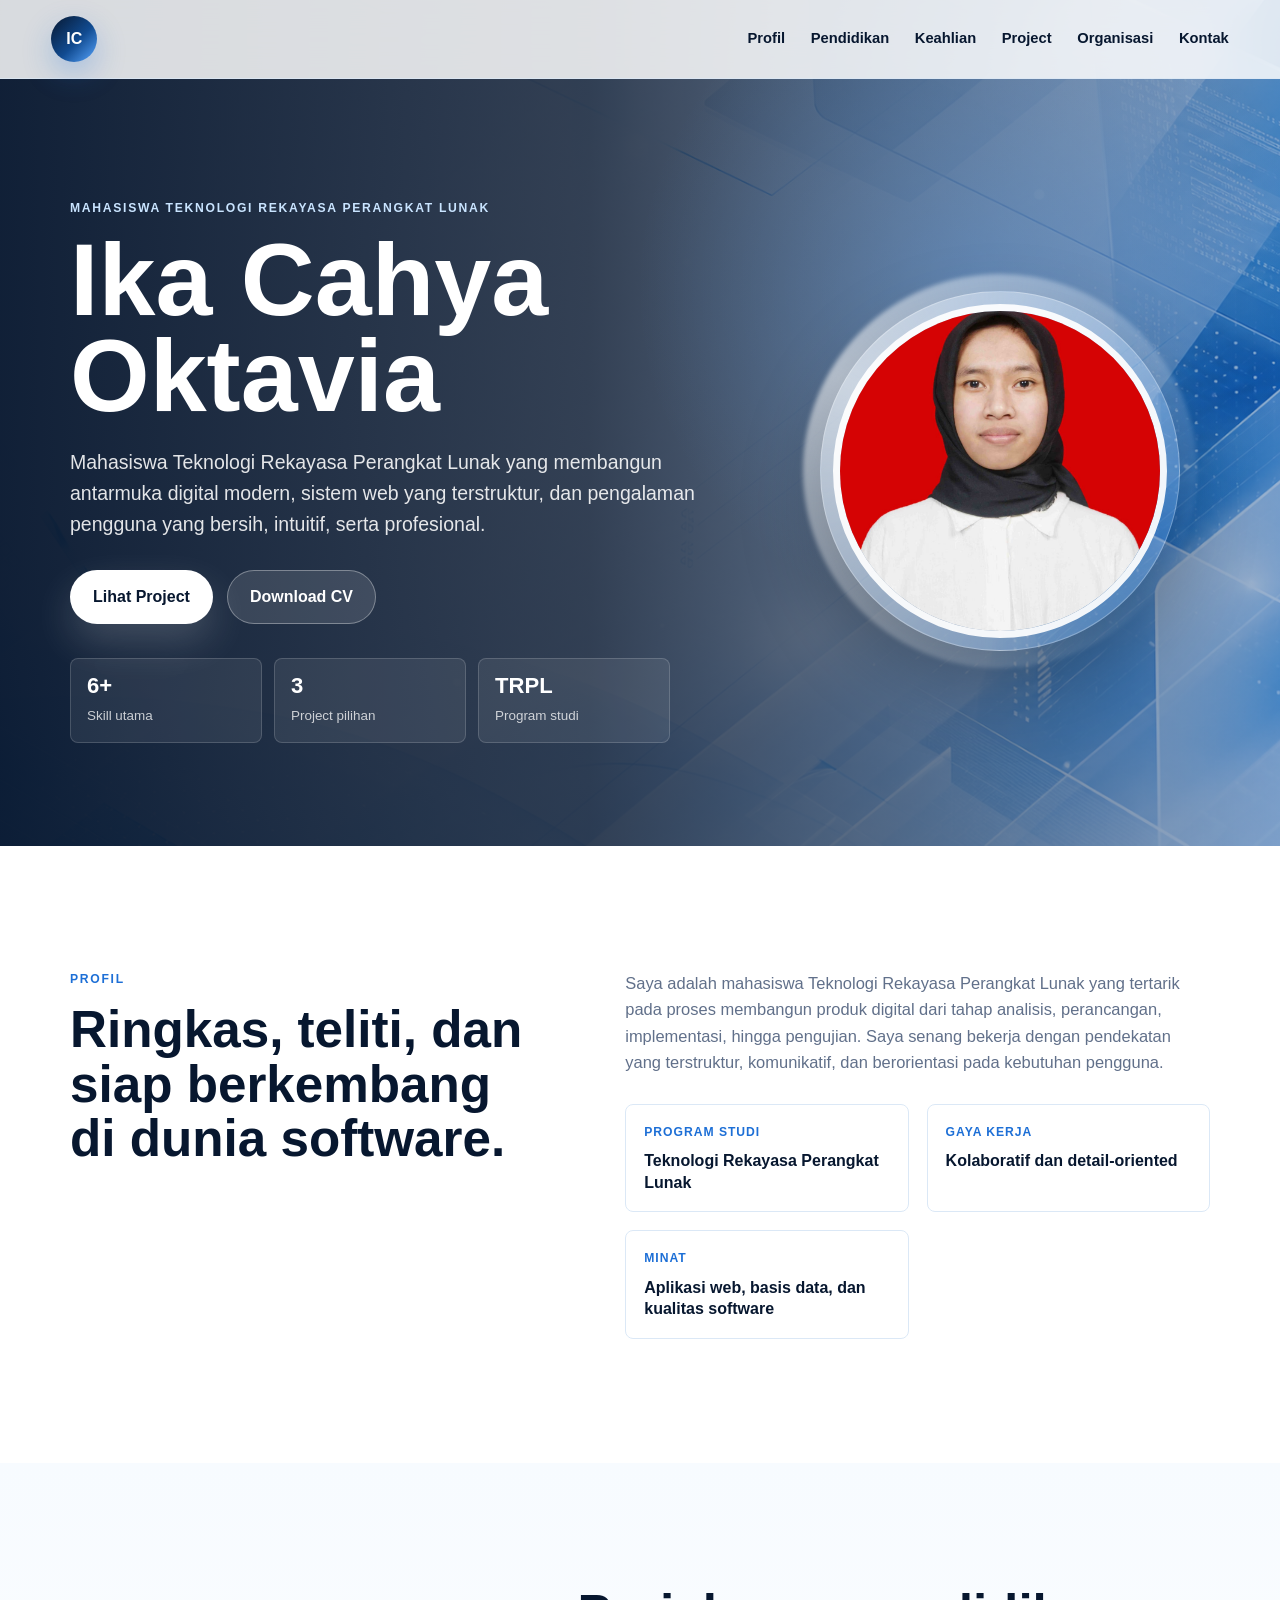
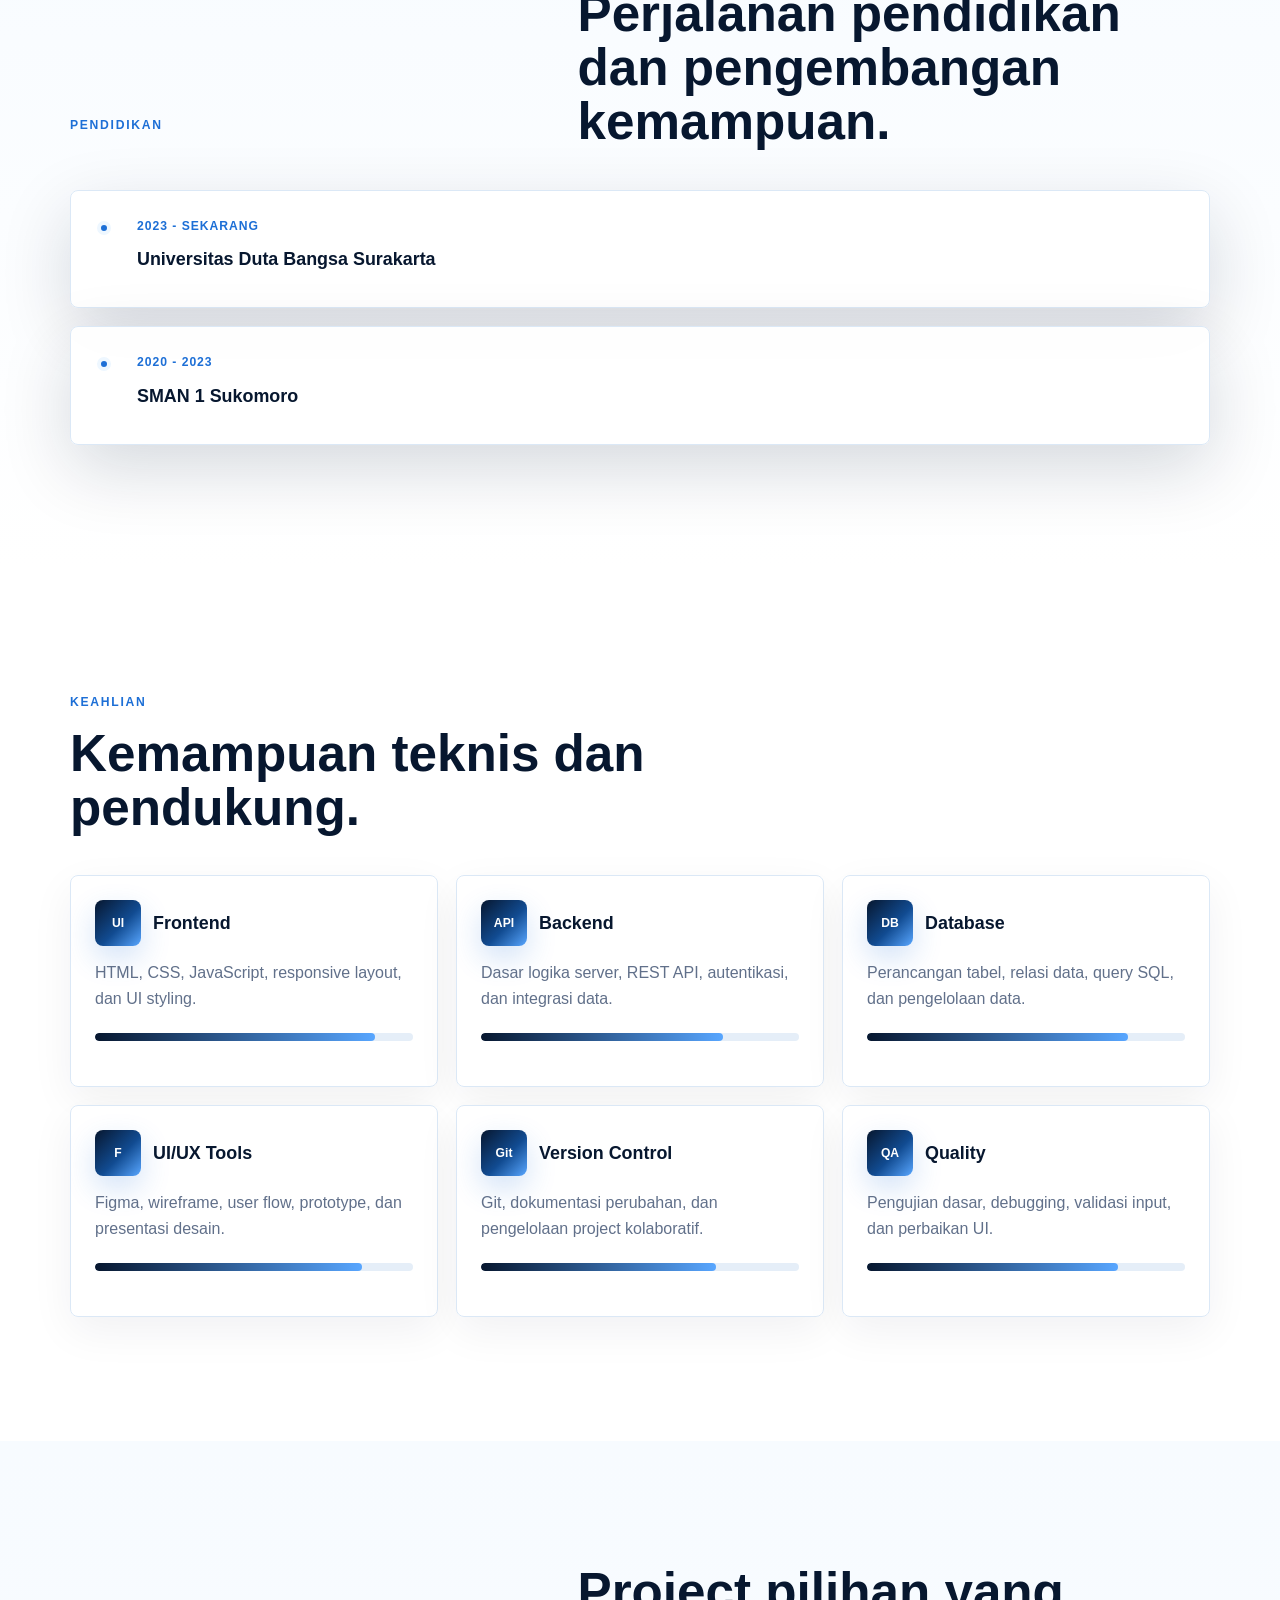
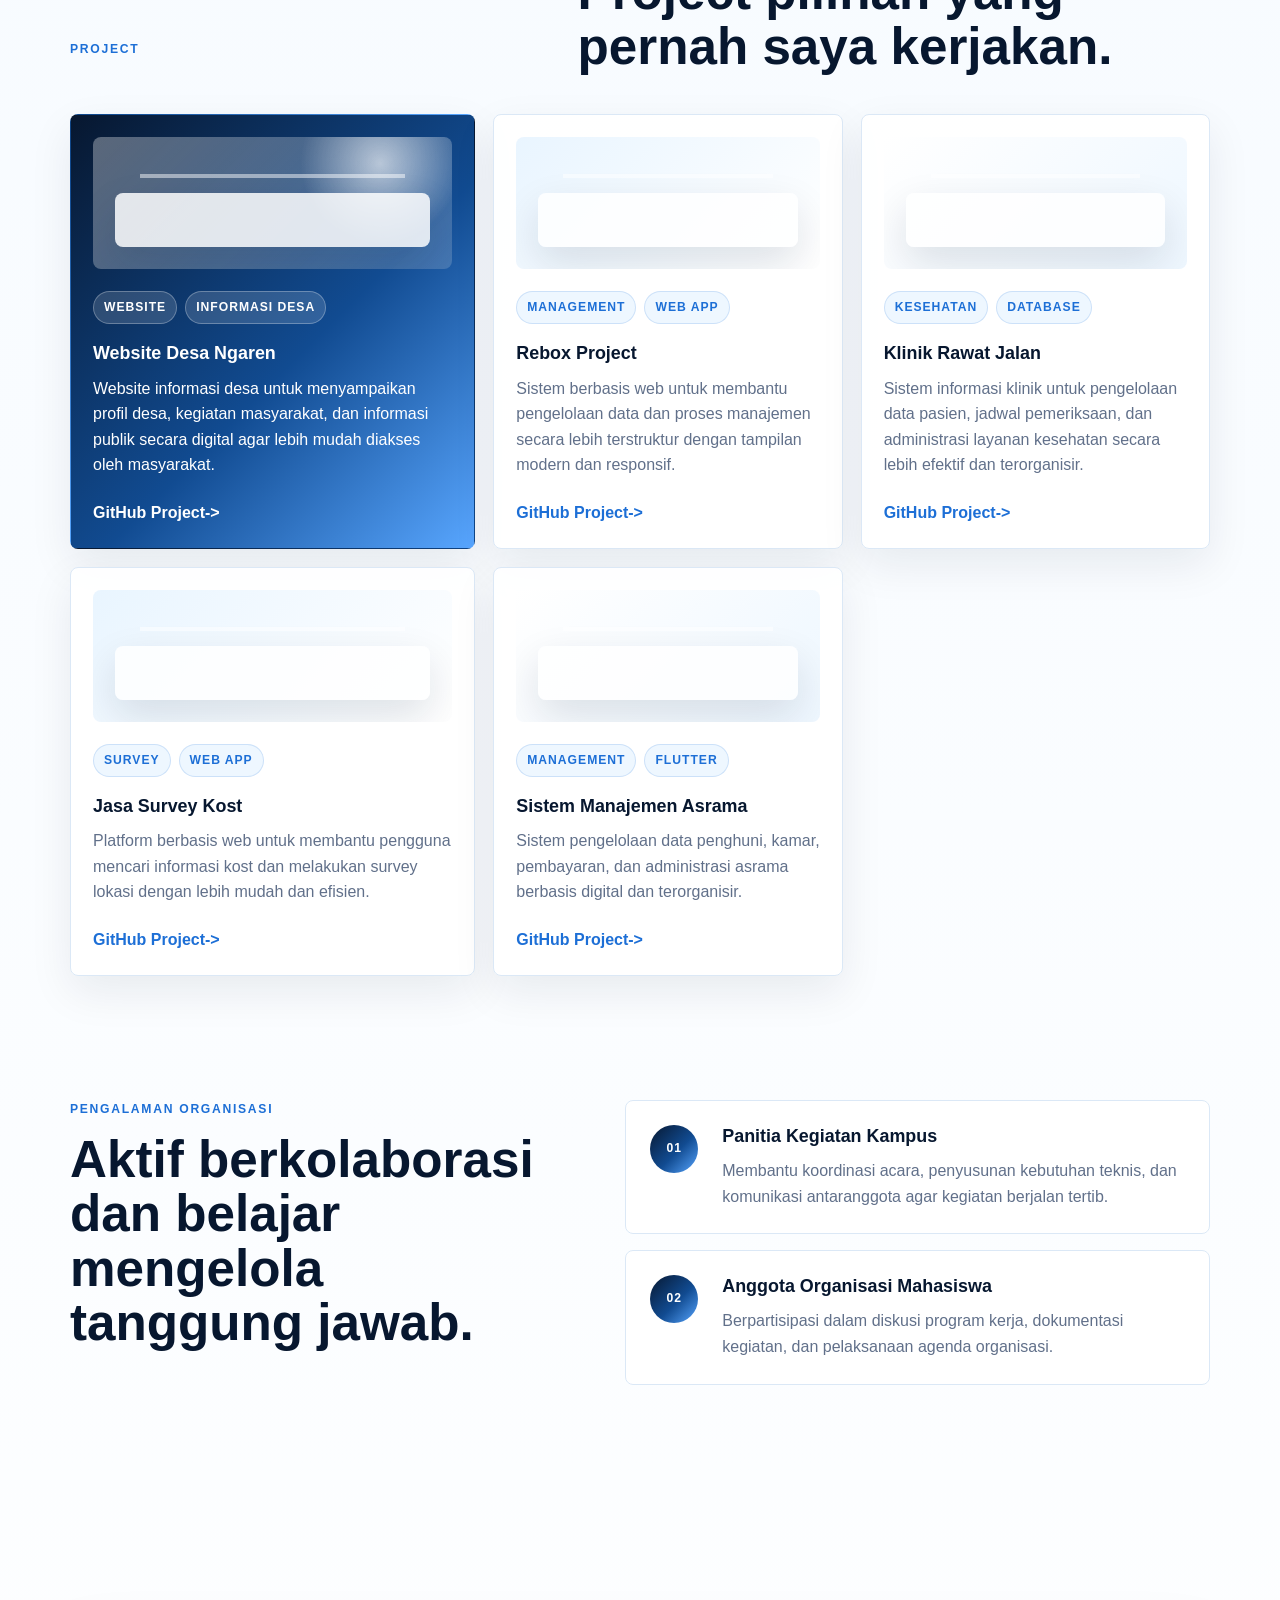
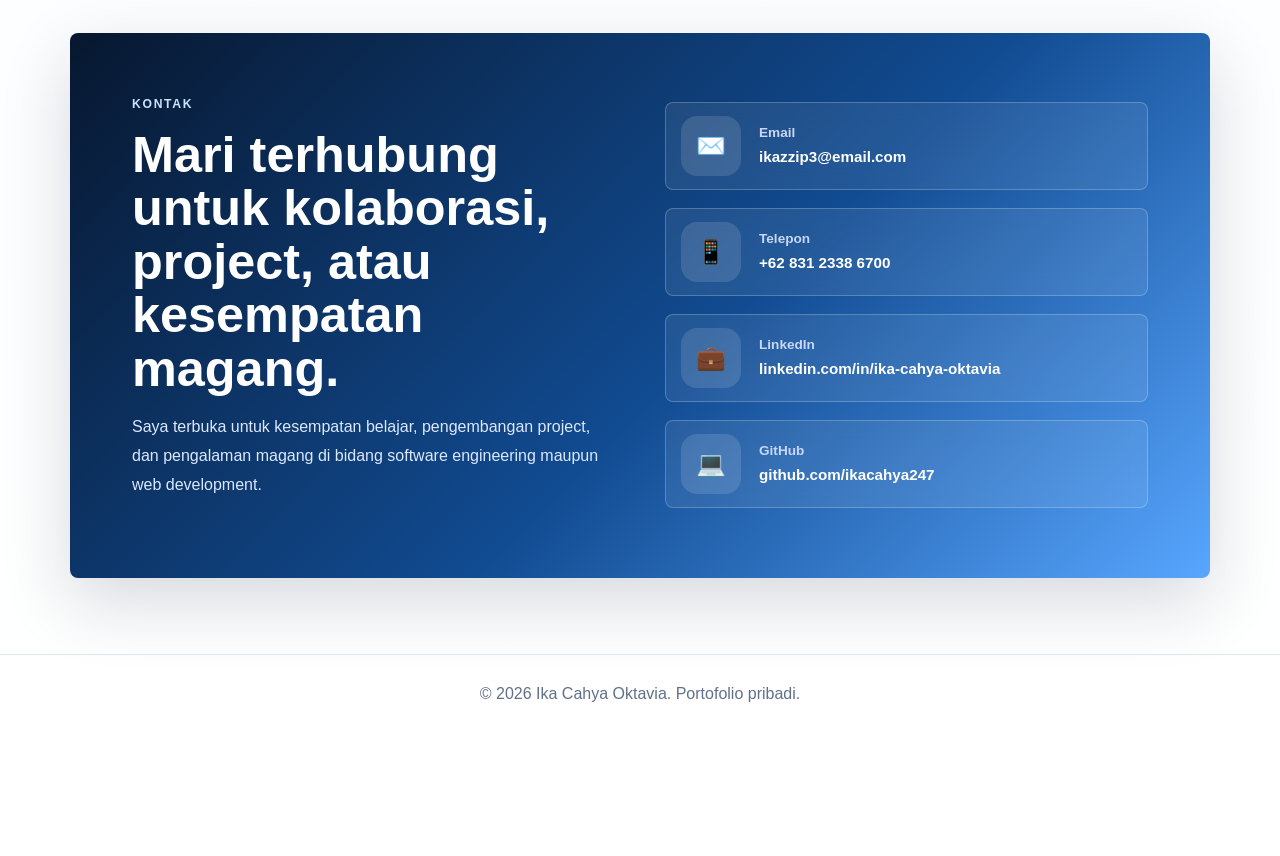
==== index.html @ 8d09dd66 "kontak" ====
<!DOCTYPE html>
<html lang="id">
  <head>
    <meta charset="UTF-8" />
    <meta name="viewport" content="width=device-width, initial-scale=1.0" />
    <title>Portofolio Ika Cahya Oktavia</title>
    <link rel="stylesheet" href="styles.css" />
  </head>
  <body>
    <header class="site-header">
      <a class="brand" href="#cover" aria-label="Beranda Ika Cahya Oktavia">
        <span>IC</span>
      </a>
      <nav class="nav" aria-label="Navigasi utama">
        <a href="#profil">Profil</a>
        <a href="#pendidikan">Pendidikan</a>
        <a href="#keahlian">Keahlian</a>
        <a href="#project">Project</a>
        <a href="#organisasi">Organisasi</a>
        <a href="#kontak">Kontak</a>
      </nav>
    </header>

    <main>
      <section class="cover" id="cover" aria-label="Cover portofolio">
        <img
          class="cover-image"
          src="assets/hero-portfolio.png"
          alt="Ilustrasi abstrak biru putih bertema teknologi"
        />
        <div class="cover-overlay"></div>
        <div class="container hero-layout reveal">
          <div class="hero-copy">
            <p class="eyebrow"> Mahasiswa Teknologi Rekayasa Perangkat Lunak</p>
            <h1>Ika Cahya Oktavia</h1>
            <p class="lead">
              Mahasiswa Teknologi Rekayasa Perangkat Lunak yang membangun
              antarmuka digital modern, sistem web yang terstruktur, dan
              pengalaman pengguna yang bersih, intuitif, serta profesional.
            </p>
            <div class="cover-actions" aria-label="Aksi utama">
              <a class="button primary" href="#project">Lihat Project</a>
              <a class="button secondary" href="cv-ika-cahya-oktavia.html" download>
                Download CV
              </a>
            </div>
            <div class="hero-stats" aria-label="Ringkasan kemampuan">
              <div>
                <strong>6+</strong>
                <span>Skill utama</span>
              </div>
              <div>
                <strong>3</strong>
                <span>Project pilihan</span>
              </div>
              <div>
                <strong>TRPL</strong>
                <span>Program studi</span>
              </div>
            </div>
          </div>

          <aside class="profile-showcase" aria-label="Foto profil">
            <div class="profile-ring">
              <img
                src="assets/profil.jpg.jpeg"
                alt="Foto profil Ika Cahya Oktavia"
              />
          </aside>
        </div>
      </section>

      <section class="section profile-section reveal" id="profil">
        <div class="container split">
          <div>
            <p class="section-kicker">Profil</p>
            <h2>Ringkas, teliti, dan siap berkembang di dunia software.</h2>
          </div>
          <div class="profile-copy">
            <p>
              Saya adalah mahasiswa Teknologi Rekayasa Perangkat Lunak yang
              tertarik pada proses membangun produk digital dari tahap analisis,
              perancangan, implementasi, hingga pengujian. Saya senang bekerja
              dengan pendekatan yang terstruktur, komunikatif, dan berorientasi
              pada kebutuhan pengguna.
            </p>
            <div class="info-grid">
              <div>
                <span>Program Studi</span>
                <strong>Teknologi Rekayasa Perangkat Lunak</strong>
              </div>
              <div>
                <span>Gaya Kerja</span>
                <strong>Kolaboratif dan detail-oriented</strong>
              </div>
              <div>
                <span>Minat</span>
                <strong>Aplikasi web, basis data, dan kualitas software</strong>
              </div>
            </div>
          </div>
        </div>
      </section>

      <section class="section muted reveal" id="pendidikan">

  <div class="container">

    <div class="section-heading">

      <p class="section-kicker">
        Pendidikan
      </p>

      <h2>
        Perjalanan pendidikan dan pengembangan kemampuan.
      </h2>

    </div>

    <div class="timeline">

      <!-- UNIVERSITAS -->
      <article class="timeline-item">

        <span class="timeline-dot"></span>

        <div>

          <p class="timeline-year">
            2023 - Sekarang
          </p>

          <h3>
            Universitas Duta Bangsa Surakarta
          </h3>
        </div>

      </article>

      <!-- SMA -->
      <article class="timeline-item">

        <span class="timeline-dot"></span>

        <div>

          <p class="timeline-year">
            2020 - 2023
          </p>

          <h3>
            SMAN 1 Sukomoro
          </h3>
        </div>

      </article>

    </div>

  </div>

</section>

      <section class="section reveal" id="keahlian">
        <div class="container">
          <div class="section-heading compact">
            <p class="section-kicker">Keahlian</p>
            <h2>Kemampuan teknis dan pendukung.</h2>
          </div>
          <div class="skills-grid">
            <article class="skill-card">
              <div class="skill-head">
                <span class="skill-icon" aria-hidden="true">UI</span>
                <h3>Frontend</h3>
              </div>
              <p>HTML, CSS, JavaScript, responsive layout, dan UI styling.</p>
              <div class="progress" aria-label="Frontend 88%">
                <span style="--value: 88%"></span>
              </div>
            </article>
            <article class="skill-card">
              <div class="skill-head">
                <span class="skill-icon" aria-hidden="true">API</span>
                <h3>Backend</h3>
              </div>
              <p>Dasar logika server, REST API, autentikasi, dan integrasi data.</p>
              <div class="progress" aria-label="Backend 76%">
                <span style="--value: 76%"></span>
              </div>
            </article>
            <article class="skill-card">
              <div class="skill-head">
                <span class="skill-icon" aria-hidden="true">DB</span>
                <h3>Database</h3>
              </div>
              <p>Perancangan tabel, relasi data, query SQL, dan pengelolaan data.</p>
              <div class="progress" aria-label="Database 82%">
                <span style="--value: 82%"></span>
              </div>
            </article>
            <article class="skill-card">
              <div class="skill-head">
                <span class="skill-icon" aria-hidden="true">F</span>
                <h3>UI/UX Tools</h3>
              </div>
              <p>Figma, wireframe, user flow, prototype, dan presentasi desain.</p>
              <div class="progress" aria-label="UI UX Tools 84%">
                <span style="--value: 84%"></span>
              </div>
            </article>
            <article class="skill-card">
              <div class="skill-head">
                <span class="skill-icon" aria-hidden="true">Git</span>
                <h3>Version Control</h3>
              </div>
              <p>Git, dokumentasi perubahan, dan pengelolaan project kolaboratif.</p>
              <div class="progress" aria-label="Version Control 74%">
                <span style="--value: 74%"></span>
              </div>
            </article>
            <article class="skill-card">
              <div class="skill-head">
                <span class="skill-icon" aria-hidden="true">QA</span>
                <h3>Quality</h3>
              </div>
              <p>Pengujian dasar, debugging, validasi input, dan perbaikan UI.</p>
              <div class="progress" aria-label="Quality 79%">
                <span style="--value: 79%"></span>
              </div>
            </article>
          </div>
        </div>
      </section>

      <section class="section muted reveal" id="project">

  <div class="container">

    <div class="section-heading">

      <p class="section-kicker">
        Project
      </p>

      <h2>
        Project pilihan yang pernah saya kerjakan.
      </h2>

    </div>

    <div class="project-grid">

      <!-- PROJECT 1 -->
      <article class="project-card featured">

        <div class="project-visual">
          <span></span>
        </div>

        <div class="project-meta">
          <span>Website</span>
          <span>Informasi Desa</span>
        </div>

        <h3>Website Desa Ngaren</h3>

        <p>
          Website informasi desa untuk menyampaikan profil desa,
          kegiatan masyarakat, dan informasi publik secara digital
          agar lebih mudah diakses oleh masyarakat.
        </p>

        <a
          href="https://github.com/ikacahya247/Web_Desa_Ngaren.git"
          target="_blank"
          class="project-link"
        >
          GitHub Project
        </a>

      </article>

      <!-- PROJECT 2 -->
      <article class="project-card">

        <div class="project-visual soft">
          <span></span>
        </div>

        <div class="project-meta">
          <span>Management</span>
          <span>Web App</span>
        </div>

        <h3>Rebox Project</h3>

        <p>
          Sistem berbasis web untuk membantu pengelolaan data
          dan proses manajemen secara lebih terstruktur
          dengan tampilan modern dan responsif.
        </p>

        <a
          href="https://github.com/elisandksr/reboxproject1.git"
          target="_blank"
          class="project-link"
        >
          GitHub Project
        </a>

      </article>

      <!-- PROJECT 3 -->
      <article class="project-card">

        <div class="project-visual light">
          <span></span>
        </div>

        <div class="project-meta">
          <span>Kesehatan</span>
          <span>Database</span>
        </div>

        <h3>Klinik Rawat Jalan</h3>

        <p>
          Sistem informasi klinik untuk pengelolaan data pasien,
          jadwal pemeriksaan, dan administrasi layanan kesehatan
          secara lebih efektif dan terorganisir.
        </p>

        <a
          href="https://github.com/username"
          target="_blank"
          class="project-link"
        >
          GitHub Project
        </a>

      </article>

      <!-- PROJECT 4 -->
      <article class="project-card">

        <div class="project-visual soft">
          <span></span>
        </div>

        <div class="project-meta">
          <span>Survey</span>
          <span>Web App</span>
        </div>

        <h3>Jasa Survey Kost</h3>

        <p>
          Platform berbasis web untuk membantu pengguna
          mencari informasi kost dan melakukan survey lokasi
          dengan lebih mudah dan efisien.
        </p>

        <a
          href="https://github.com/elisandksr/project_jasa_survey_kost.git"
          target="_blank"
          class="project-link"
        >
          GitHub Project
        </a>

      </article>

      <!-- PROJECT 5 -->
      <article class="project-card">

        <div class="project-visual light">
          <span></span>
        </div>

        <div class="project-meta">
          <span>Management</span>
          <span>Flutter</span>
        </div>

        <h3>Sistem Manajemen Asrama</h3>

        <p>
          Sistem pengelolaan data penghuni, kamar,
          pembayaran, dan administrasi asrama
          berbasis digital dan terorganisir.
        </p>

        <a
          href="https://github.com/username"
          target="_blank"
          class="project-link"
        >
          GitHub Project
        </a>

      </article>

    </div>

  </div>
      <section class="section reveal" id="organisasi">
        <div class="container split">
          <div>
            <p class="section-kicker">Pengalaman Organisasi</p>
            <h2>Aktif berkolaborasi dan belajar mengelola tanggung jawab.</h2>
          </div>
          <div class="org-list">
            <article>
              <span>01</span>
              <div>
                <h3>Panitia Kegiatan Kampus</h3>
                <p>
                  Membantu koordinasi acara, penyusunan kebutuhan teknis, dan
                  komunikasi antaranggota agar kegiatan berjalan tertib.
                </p>
              </div>
            </article>
            <article>
              <span>02</span>
              <div>
                <h3>Anggota Organisasi Mahasiswa</h3>
                <p>
                  Berpartisipasi dalam diskusi program kerja, dokumentasi
                  kegiatan, dan pelaksanaan agenda organisasi.
                </p>
              </div>
            </article>
          </div>
        </div>
      </section>
<section class="section contact-section reveal" id="kontak">

  <div class="container contact-panel">

    <!-- LEFT -->
    <div class="contact-left">

      <p class="section-kicker light">
        Kontak
      </p>

      <h2>
        Mari terhubung untuk kolaborasi,
        project, atau kesempatan magang.
      </h2>

      <p class="contact-desc">
        Saya terbuka untuk kesempatan belajar,
        pengembangan project,
        dan pengalaman magang
        di bidang software engineering
        maupun web development.
      </p>

    </div>

    <!-- RIGHT -->
    <div class="contact-links">

      <!-- EMAIL -->
      <a
        href="mailto:ikazzip3@email.com"
        class="contact-card"
      >

        <div class="contact-icon">
          ✉️
        </div>

        <div>

          <span>Email</span>

          <strong>
            ikazzip3@email.com
          </strong>

        </div>

      </a>

      <!-- PHONE -->
      <a
        href="tel:+6283123386700"
        class="contact-card"
      >

        <div class="contact-icon">
          📱
        </div>

        <div>

          <span>Telepon</span>

          <strong>
            +62 831 2338 6700
          </strong>

        </div>

      </a>

      <!-- LINKEDIN -->
      <a
        href="https://www.linkedin.com/in/ika-cahya-oktavia/"
        target="_blank"
        rel="noreferrer"
        class="contact-card"
      >

        <div class="contact-icon">
          💼
        </div>

        <div>

          <span>LinkedIn</span>

          <strong>
            linkedin.com/in/ika-cahya-oktavia
          </strong>

        </div>

      </a>

      <!-- GITHUB -->
      <a
        href="https://github.com/ikacahya247"
        target="_blank"
        rel="noreferrer"
        class="contact-card"
      >

        <div class="contact-icon">
          💻
        </div>

        <div>

          <span>GitHub</span>

          <strong>
            github.com/ikacahya247
          </strong>

        </div>

      </a>

    </div>

  </div>

</section>

    <footer class="footer">
      <p>&copy; 2026 Ika Cahya Oktavia. Portofolio pribadi.</p>
    </footer>
  </body>
</html>
---- styles.css ----
:root {
  --navy: #07172f;
  --navy-2: #0c2448;
  --blue: #1d6fd6;
  --blue-2: #58a6ff;
  --ice: #eef7ff;
  --ice-2: #f7fbff;
  --ink: #10213d;
  --muted: #61708a;
  --line: #dbe8f6;
  --white: #ffffff;
  --gradient: linear-gradient(135deg, #07172f 0%, #114b91 56%, #58a6ff 100%);
  --shadow: 0 24px 70px rgba(7, 23, 47, 0.16);
}

* {
  box-sizing: border-box;
}

html {
  scroll-behavior: smooth;
}

body {
  margin: 0;
  font-family: Inter, "Segoe UI", Arial, sans-serif;
  color: var(--ink);
  background: var(--white);
  line-height: 1.6;
}

a {
  color: inherit;
  text-decoration: none;
}

.container {
  width: min(1140px, calc(100% - 40px));
  margin: 0 auto;
}

.site-header {
  position: fixed;
  top: 0;
  left: 0;
  right: 0;
  z-index: 10;
  display: flex;
  align-items: center;
  justify-content: space-between;
  gap: 24px;
  padding: 16px clamp(20px, 4vw, 56px);
  background: rgba(255, 255, 255, 0.84);
  border-bottom: 1px solid rgba(219, 232, 246, 0.8);
  backdrop-filter: blur(20px);
}

.brand {
  display: grid;
  width: 46px;
  height: 46px;
  place-items: center;
  border-radius: 50%;
  color: var(--white);
  background: var(--gradient);
  box-shadow: 0 12px 30px rgba(29, 111, 214, 0.28);
  font-weight: 800;
  letter-spacing: 0;
}

.nav {
  display: flex;
  align-items: center;
  gap: clamp(12px, 2vw, 26px);
  color: var(--navy);
  font-size: 0.92rem;
  font-weight: 700;
}

.nav a {
  position: relative;
  padding: 8px 0;
}

.nav a::after {
  position: absolute;
  left: 0;
  right: 0;
  bottom: 0;
  height: 2px;
  content: "";
  background: var(--blue);
  transform: scaleX(0);
  transform-origin: center;
  transition: transform 220ms ease;
}

.nav a:hover::after {
  transform: scaleX(1);
}

.cover {
  position: relative;
  min-height: 94vh;
  display: flex;
  align-items: center;
  overflow: hidden;
  color: var(--white);
}

.cover-image,
.cover-overlay {
  position: absolute;
  inset: 0;
}

.cover-image {
  width: 100%;
  height: 100%;
  object-fit: cover;
}

.cover-overlay {
  background:
    radial-gradient(circle at 76% 34%, rgba(88, 166, 255, 0.26), transparent 30%),
    linear-gradient(90deg, rgba(7, 23, 47, 0.96), rgba(7, 23, 47, 0.82) 46%, rgba(17, 75, 145, 0.42));
}

.hero-layout {
  position: relative;
  z-index: 1;
  display: grid;
  grid-template-columns: minmax(0, 1.1fr) minmax(320px, 0.72fr);
  gap: clamp(36px, 6vw, 82px);
  align-items: center;
  padding-top: 96px;
}

.hero-copy {
  max-width: 720px;
}

.eyebrow,
.section-kicker {
  margin: 0 0 14px;
  color: var(--blue);
  font-size: 0.76rem;
  font-weight: 800;
  letter-spacing: 0.14em;
  text-transform: uppercase;
}

.eyebrow,
.section-kicker.light {
  color: #c9e4ff;
}

h1,
h2,
h3,
p {
  margin-top: 0;
}

h1 {
  margin-bottom: 22px;
  font-size: clamp(3.4rem, 8vw, 7.1rem);
  line-height: 0.94;
  font-weight: 800;
  letter-spacing: 0;
}

h2 {
  margin-bottom: 0;
  color: var(--navy);
  font-size: clamp(2rem, 4vw, 3.45rem);
  line-height: 1.06;
  letter-spacing: 0;
}

h3 {
  margin-bottom: 10px;
  color: var(--navy);
  font-size: 1.12rem;
  line-height: 1.3;
}

.lead {
  max-width: 650px;
  margin-bottom: 30px;
  color: rgba(255, 255, 255, 0.88);
  font-size: clamp(1.02rem, 2vw, 1.22rem);
}

.cover-actions {
  display: flex;
  flex-wrap: wrap;
  gap: 14px;
}

.button {
  display: inline-flex;
  min-height: 50px;
  align-items: center;
  justify-content: center;
  border: 1px solid transparent;
  border-radius: 999px;
  padding: 13px 22px;
  font-weight: 800;
  transition: transform 220ms ease, box-shadow 220ms ease, background 220ms ease;
}

.button:hover {
  transform: translateY(-3px);
}

.button.primary {
  color: var(--navy);
  background: var(--white);
  box-shadow: 0 18px 40px rgba(255, 255, 255, 0.18);
}

.button.secondary {
  color: var(--white);
  border-color: rgba(255, 255, 255, 0.34);
  background: rgba(255, 255, 255, 0.12);
}

.hero-stats {
  display: grid;
  grid-template-columns: repeat(3, minmax(0, 1fr));
  gap: 12px;
  max-width: 600px;
  margin-top: 34px;
}

.hero-stats div {
  border: 1px solid rgba(255, 255, 255, 0.16);
  border-radius: 8px;
  padding: 16px;
  background: rgba(255, 255, 255, 0.08);
  backdrop-filter: blur(16px);
}

.hero-stats strong,
.hero-stats span {
  display: block;
}

.hero-stats strong {
  font-size: 1.38rem;
  line-height: 1;
}

.hero-stats span {
  margin-top: 8px;
  color: rgba(255, 255, 255, 0.76);
  font-size: 0.84rem;
}

.profile-showcase {
  position: relative;
  min-height: 430px;
  display: grid;
  place-items: center;
}

.profile-ring {
  position: relative;
  width: min(100%, 360px);
  aspect-ratio: 1;
  border: 1px solid rgba(255, 255, 255, 0.28);
  border-radius: 50%;
  padding: 12px;
  background: linear-gradient(145deg, rgba(255, 255, 255, 0.34), rgba(88, 166, 255, 0.16));
  box-shadow: 0 32px 80px rgba(0, 0, 0, 0.26);
  animation: floatSoft 6s ease-in-out infinite;
}

.profile-ring::before {
  position: absolute;
  inset: -18px;
  z-index: -1;
  border-radius: 50%;
  content: "";
  background: conic-gradient(from 120deg, rgba(88, 166, 255, 0.04), rgba(255, 255, 255, 0.6), rgba(29, 111, 214, 0.12));
  filter: blur(2px);
}

.profile-ring img {
  width: 100%;
  height: 100%;
  display: block;
  border: 7px solid rgba(255, 255, 255, 0.92);
  border-radius: 50%;
  object-fit: cover;
}

.floating-card {
  position: absolute;
  display: flex;
  align-items: center;
  gap: 10px;
  border: 1px solid rgba(255, 255, 255, 0.24);
  border-radius: 8px;
  padding: 12px 14px;
  color: var(--white);
  background: rgba(255, 255, 255, 0.13);
  box-shadow: 0 18px 50px rgba(0, 0, 0, 0.18);
  backdrop-filter: blur(18px);
}

.floating-card.top {
  top: 72px;
  right: 0;
}

.floating-card.bottom {
  left: 0;
  bottom: 62px;
}

.floating-card p {
  margin: 0;
  font-size: 0.86rem;
  font-weight: 800;
}

.mini-icon,
.skill-icon {
  display: grid;
  place-items: center;
  color: var(--white);
  background: var(--gradient);
  font-weight: 900;
}

.mini-icon {
  width: 36px;
  height: 36px;
  border-radius: 50%;
  font-size: 0.72rem;
}

.section {
  padding: clamp(74px, 10vw, 124px) 0;
}

.muted {
  background: linear-gradient(180deg, var(--ice-2), #ffffff);
}

.split {
  display: grid;
  grid-template-columns: minmax(0, 0.9fr) minmax(0, 1.1fr);
  gap: clamp(34px, 6vw, 78px);
  align-items: start;
}

.profile-copy p {
  margin-bottom: 28px;
  color: var(--muted);
  font-size: 1.03rem;
}

.info-grid,
.skills-grid,
.project-grid {
  display: grid;
  gap: 18px;
}

.info-grid {
  grid-template-columns: repeat(2, minmax(0, 1fr));
}

.info-grid div,
.skill-card,
.project-card,
.timeline-item,
.org-list article {
  border: 1px solid var(--line);
  border-radius: 8px;
  background: rgba(255, 255, 255, 0.94);
}

.info-grid div {
  padding: 18px;
}

.info-grid span,
.timeline-year,
.project-meta,
.org-list span {
  display: block;
  color: var(--blue);
  font-size: 0.76rem;
  font-weight: 800;
  letter-spacing: 0.08em;
  text-transform: uppercase;
}

.info-grid strong {
  display: block;
  margin-top: 8px;
  color: var(--navy);
  line-height: 1.35;
}

.section-heading {
  display: grid;
  grid-template-columns: minmax(0, 0.85fr) minmax(0, 1.15fr);
  gap: 40px;
  align-items: end;
  margin-bottom: 40px;
}

.section-heading.compact {
  display: block;
  max-width: 720px;
}

.timeline {
  display: grid;
  gap: 18px;
}

.timeline-item {
  position: relative;
  display: grid;
  grid-template-columns: 18px 1fr;
  gap: 22px;
  padding: 26px;
  box-shadow: var(--shadow);
}

.timeline-dot {
  width: 14px;
  height: 14px;
  margin-top: 4px;
  border: 4px solid var(--ice);
  border-radius: 50%;
  background: var(--blue);
}

.timeline-item p:last-child,
.project-card p,
.skill-card p,
.org-list p {
  margin-bottom: 0;
  color: var(--muted);
}

.skills-grid {
  grid-template-columns: repeat(3, minmax(0, 1fr));
  margin-top: 36px;
}

.skill-card {
  min-height: 212px;
  padding: 24px;
  box-shadow: 0 14px 44px rgba(7, 23, 47, 0.06);
  transition: transform 220ms ease, border-color 220ms ease, box-shadow 220ms ease;
}

.skill-card:hover,
.project-card:hover {
  border-color: rgba(29, 111, 214, 0.32);
  box-shadow: var(--shadow);
  transform: translateY(-6px);
}

.skill-head {
  display: flex;
  align-items: center;
  gap: 12px;
  margin-bottom: 14px;
}

.skill-head h3 {
  margin: 0;
}

.skill-icon {
  width: 46px;
  height: 46px;
  border-radius: 8px;
  box-shadow: 0 12px 30px rgba(29, 111, 214, 0.2);
  font-size: 0.76rem;
}

.progress {
  height: 8px;
  margin-top: 22px;
  overflow: hidden;
  border-radius: 999px;
  background: #e5eef8;
}

.progress span {
  display: block;
  width: var(--value);
  height: 100%;
  border-radius: inherit;
  background: linear-gradient(90deg, var(--navy), var(--blue-2));
  animation: progressIn 1100ms ease both;
}

.project-grid {
  grid-template-columns: 1.16fr 1fr 1fr;
}

.project-card {
  position: relative;
  min-height: 360px;
  display: flex;
  flex-direction: column;
  overflow: hidden;
  padding: 22px;
  box-shadow: 0 16px 44px rgba(7, 23, 47, 0.08);
  transition: transform 220ms ease, border-color 220ms ease, box-shadow 220ms ease;
}

.project-card.featured {
  color: var(--white);
  border-color: transparent;
  background: var(--gradient);
}

.project-card.featured h3,
.project-card.featured p,
.project-card.featured .project-meta,
.project-card.featured .project-link {
  color: var(--white);
}

.project-visual {
  position: relative;
  min-height: 132px;
  margin-bottom: 22px;
  overflow: hidden;
  border-radius: 8px;
  background:
    linear-gradient(135deg, rgba(255, 255, 255, 0.24), rgba(255, 255, 255, 0.06)),
    radial-gradient(circle at 80% 20%, rgba(255, 255, 255, 0.62), transparent 26%),
    rgba(255, 255, 255, 0.12);
}

.project-visual.soft {
  background:
    linear-gradient(135deg, #e9f5ff, #ffffff),
    radial-gradient(circle at 74% 24%, #8bc3ff, transparent 28%);
}

.project-visual.light {
  background:
    linear-gradient(135deg, #ffffff, #eef7ff),
    radial-gradient(circle at 72% 26%, #c5e2ff, transparent 28%);
}

.project-visual span {
  position: absolute;
  left: 22px;
  right: 22px;
  bottom: 22px;
  height: 54px;
  border-radius: 8px;
  background: rgba(255, 255, 255, 0.84);
  box-shadow: 0 -44px 0 -25px rgba(255, 255, 255, 0.48), 0 16px 40px rgba(7, 23, 47, 0.12);
}

.project-meta {
  display: flex;
  flex-wrap: wrap;
  gap: 8px;
  margin-bottom: 18px;
}

.project-meta span {
  border: 1px solid rgba(29, 111, 214, 0.16);
  border-radius: 999px;
  padding: 6px 10px;
  background: var(--ice);
}

.featured .project-meta span {
  border-color: rgba(255, 255, 255, 0.28);
  background: rgba(255, 255, 255, 0.14);
}

.project-link {
  display: inline-flex;
  margin-top: auto;
  padding-top: 22px;
  color: var(--blue);
  font-weight: 800;
}

.project-link::after {
  content: " ->";
}

.org-list {
  display: grid;
  gap: 16px;
}

.org-list article {
  display: grid;
  grid-template-columns: 54px 1fr;
  gap: 18px;
  padding: 24px;
}

.org-list span {
  display: grid;
  width: 48px;
  height: 48px;
  place-items: center;
  border-radius: 50%;
  color: var(--white);
  background: var(--gradient);
}

.contact-section {
  padding-bottom: 76px;
}

.contact-panel {
  display: grid;
  grid-template-columns: minmax(0, 1fr) minmax(280px, 0.52fr);
  gap: 34px;
  align-items: center;
  border-radius: 8px;
  padding: clamp(32px, 6vw, 62px);
  color: var(--white);
  background: var(--gradient);
  box-shadow: var(--shadow);
}

.contact-panel h2 {
  color: var(--white);
  font-size: clamp(1.8rem, 4vw, 3.15rem);
}

.contact-links {
  display: grid;
  gap: 12px;
}

.contact-links a {
  border: 1px solid rgba(255, 255, 255, 0.22);
  border-radius: 8px;
  padding: 13px 15px;
  color: var(--white);
  background: rgba(255, 255, 255, 0.08);
  font-weight: 700;
  overflow-wrap: anywhere;
  transition: background 220ms ease, transform 220ms ease;
}

.contact-links a:hover {
  background: rgba(255, 255, 255, 0.16);
  transform: translateX(4px);
}

.footer {
  border-top: 1px solid var(--line);
  padding: 26px 20px;
  text-align: center;
  color: var(--muted);
  background: var(--white);
}

.footer p {
  margin: 0;
}

.reveal {
  animation: revealUp 780ms ease both;
}

@keyframes revealUp {
  from {
    opacity: 0;
    transform: translateY(24px);
  }
  to {
    opacity: 1;
    transform: translateY(0);
  }
}

@keyframes floatSoft {
  0%,
  100% {
    transform: translateY(0);
  }
  50% {
    transform: translateY(-12px);
  }
}

@keyframes progressIn {
  from {
    width: 0;
  }
  to {
    width: var(--value);
  }
}

@media (prefers-reduced-motion: reduce) {
  *,
  *::before,
  *::after {
    animation-duration: 1ms !important;
    scroll-behavior: auto !important;
    transition-duration: 1ms !important;
  }
}

@media (max-width: 920px) {
  .site-header {
    align-items: flex-start;
    flex-direction: column;
    gap: 12px;
  }

  .nav {
    width: 100%;
    overflow-x: auto;
    padding-bottom: 4px;
  }

  .hero-layout {
    grid-template-columns: 1fr;
    padding-top: 152px;
  }

  .profile-showcase {
    min-height: 360px;
    order: -1;
  }

  .profile-ring {
    width: min(76vw, 320px);
  }

  .split,
  .section-heading,
  .project-grid,
  .contact-panel {
    grid-template-columns: 1fr;
  }

  .skills-grid,
  .info-grid {
    grid-template-columns: repeat(2, minmax(0, 1fr));
  }
}

@media (max-width: 560px) {
  .container {
    width: min(100% - 28px, 1140px);
  }

  .site-header {
    padding: 14px;
  }

  .nav {
    gap: 16px;
    font-size: 0.84rem;
  }

  .cover {
    min-height: auto;
    padding-bottom: 68px;
  }

  h1 {
    font-size: clamp(3rem, 16vw, 4.7rem);
  }

  h2 {
    font-size: 2rem;
  }

  .cover-overlay {
    background: linear-gradient(180deg, rgba(7, 23, 47, 0.92), rgba(7, 23, 47, 0.68));
  }

  .cover-actions,
  .button {
    width: 100%;
  }

  .hero-stats,
  .info-grid,
  .skills-grid {
    grid-template-columns: 1fr;
  }

  .profile-showcase {
    min-height: 300px;
  }

  .floating-card {
    position: static;
    justify-self: center;
    margin-top: -18px;
  }

  .floating-card.bottom {
    display: none;
  }

  .timeline-item,
  .org-list article {
    grid-template-columns: 1fr;
  }

  .project-card,
  .skill-card {
    min-height: auto;
  }
}

.contact-panel{
  display:grid;
  grid-template-columns:1fr 1fr;
  gap:50px;
  align-items:center;
}

.contact-left h2{
  color:white;
  margin-bottom:18px;
}

.contact-desc{
  color:#dce8ff;
  line-height:1.8;
  max-width:500px;
}

.contact-links{
  display:flex;
  flex-direction:column;
  gap:18px;
}

.contact-card{
  display:flex;
  align-items:center;
  gap:18px;
  padding:20px;
  border-radius:18px;
  text-decoration:none;
  background:rgba(255,255,255,0.08);
  border:1px solid rgba(255,255,255,0.08);
  transition:0.3s ease;
  backdrop-filter:blur(10px);
}

.contact-card:hover{
  transform:translateY(-5px);
  background:rgba(255,255,255,0.12);
}

.contact-icon{
  width:60px;
  height:60px;
  border-radius:16px;
  display:flex;
  align-items:center;
  justify-content:center;
  background:rgba(255,255,255,0.12);
  font-size:1.5rem;
}

.contact-card span{
  display:block;
  color:#c8d7f7;
  font-size:0.85rem;
}

.contact-card strong{
  color:white;
  font-size:0.95rem;
}

@media(max-width:768px){

  .contact-panel{
    grid-template-columns:1fr;
  }

}
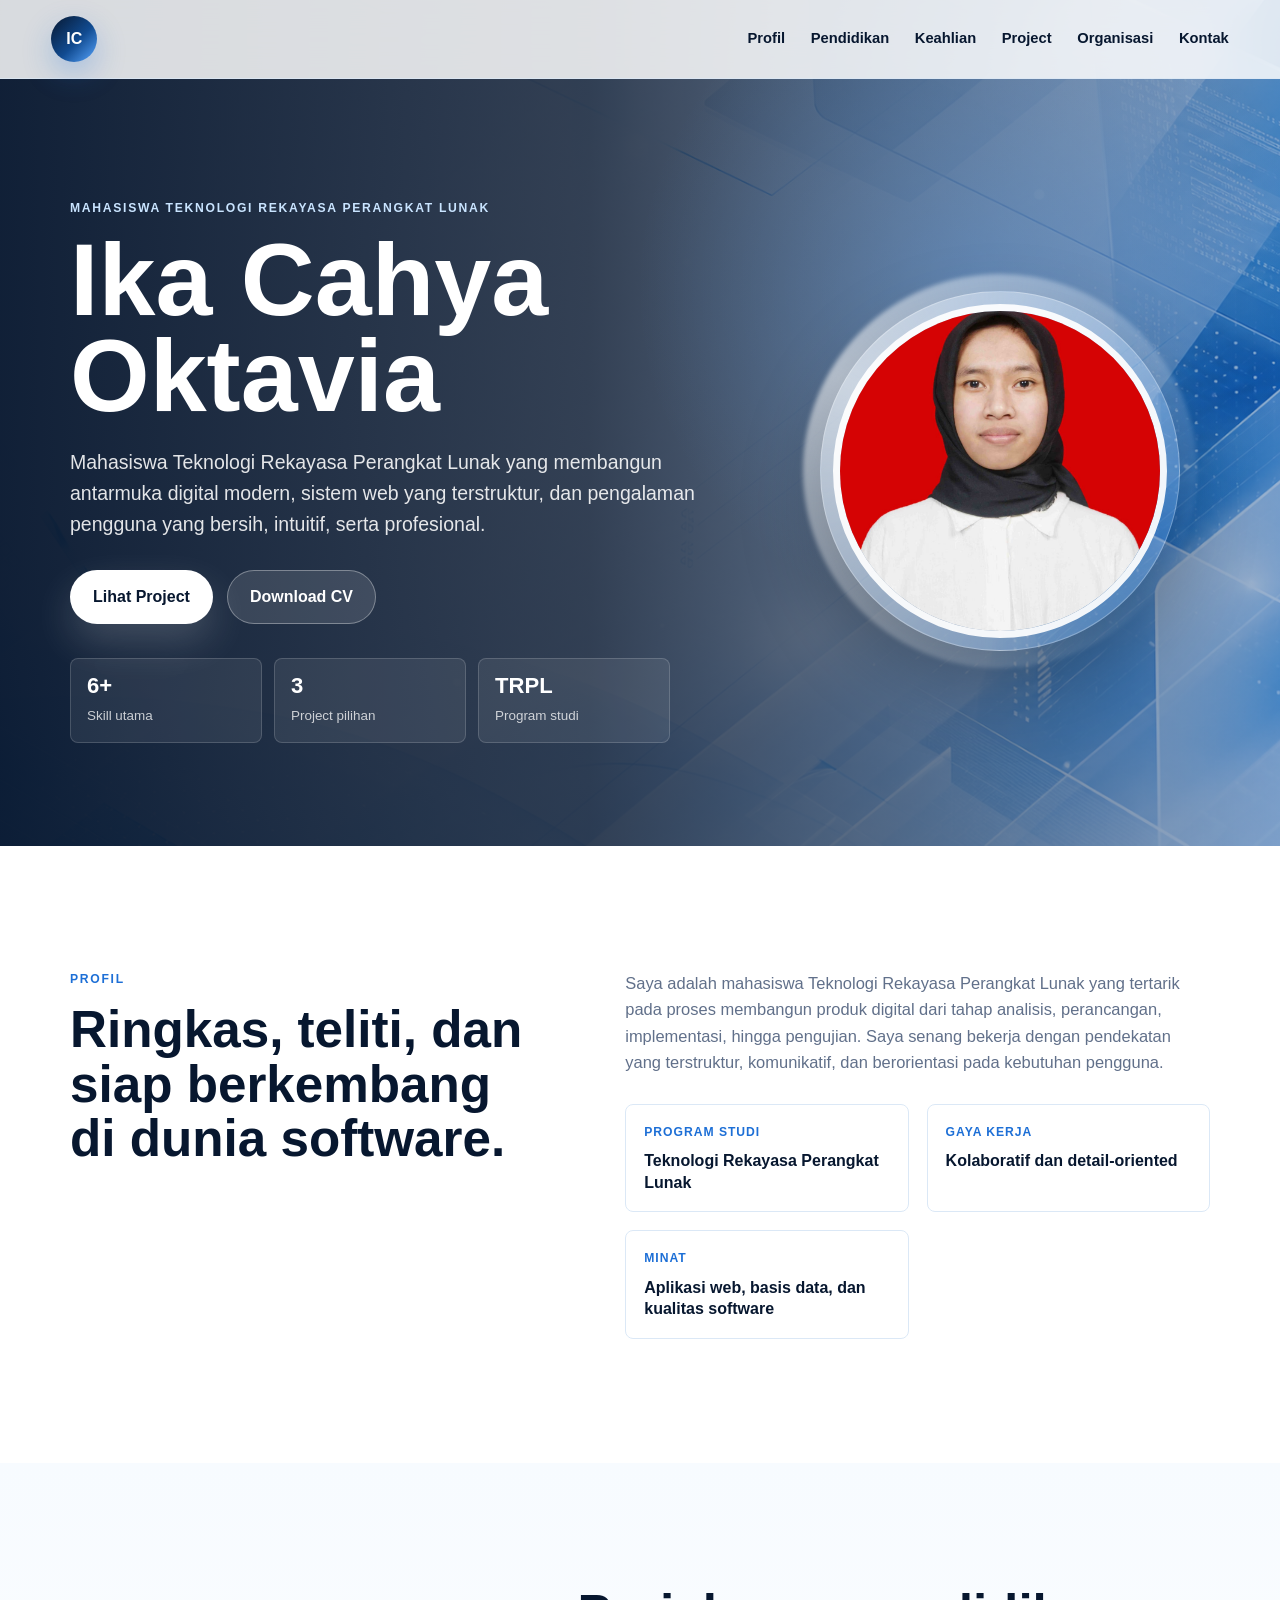
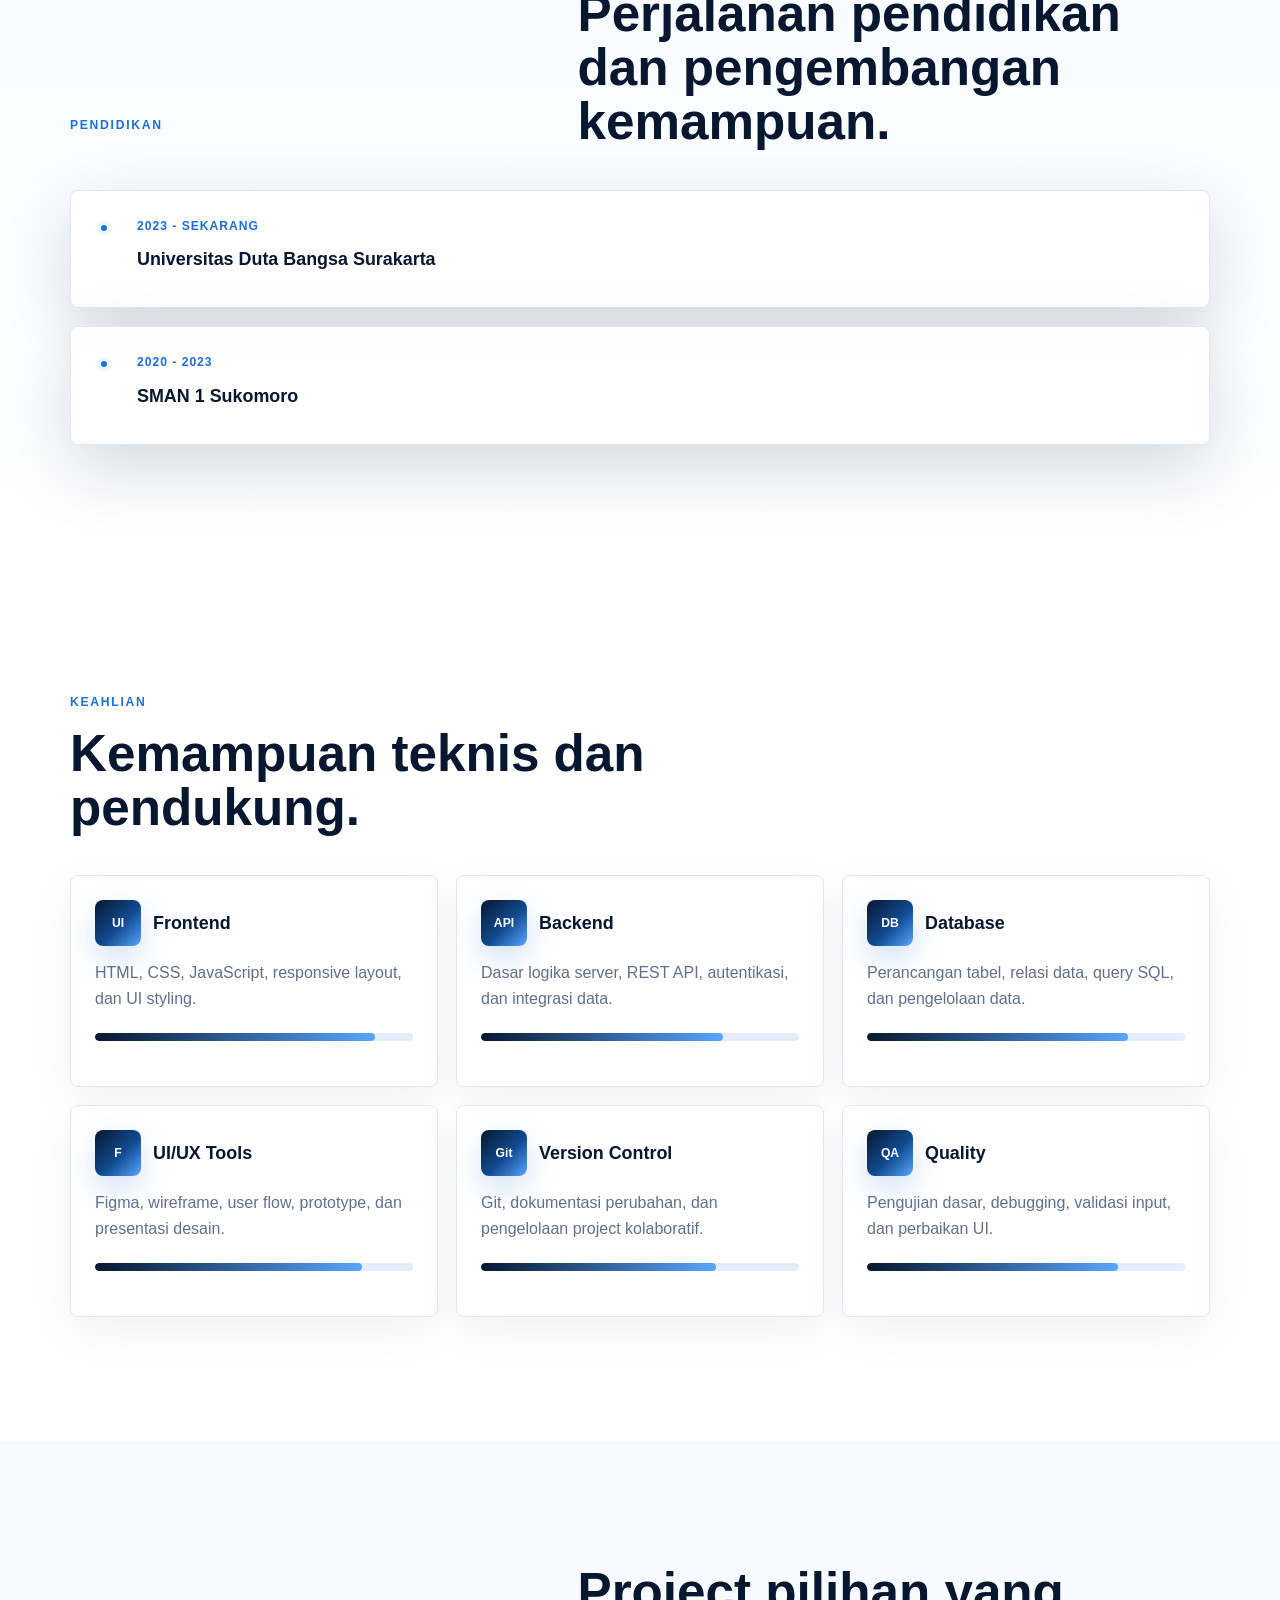
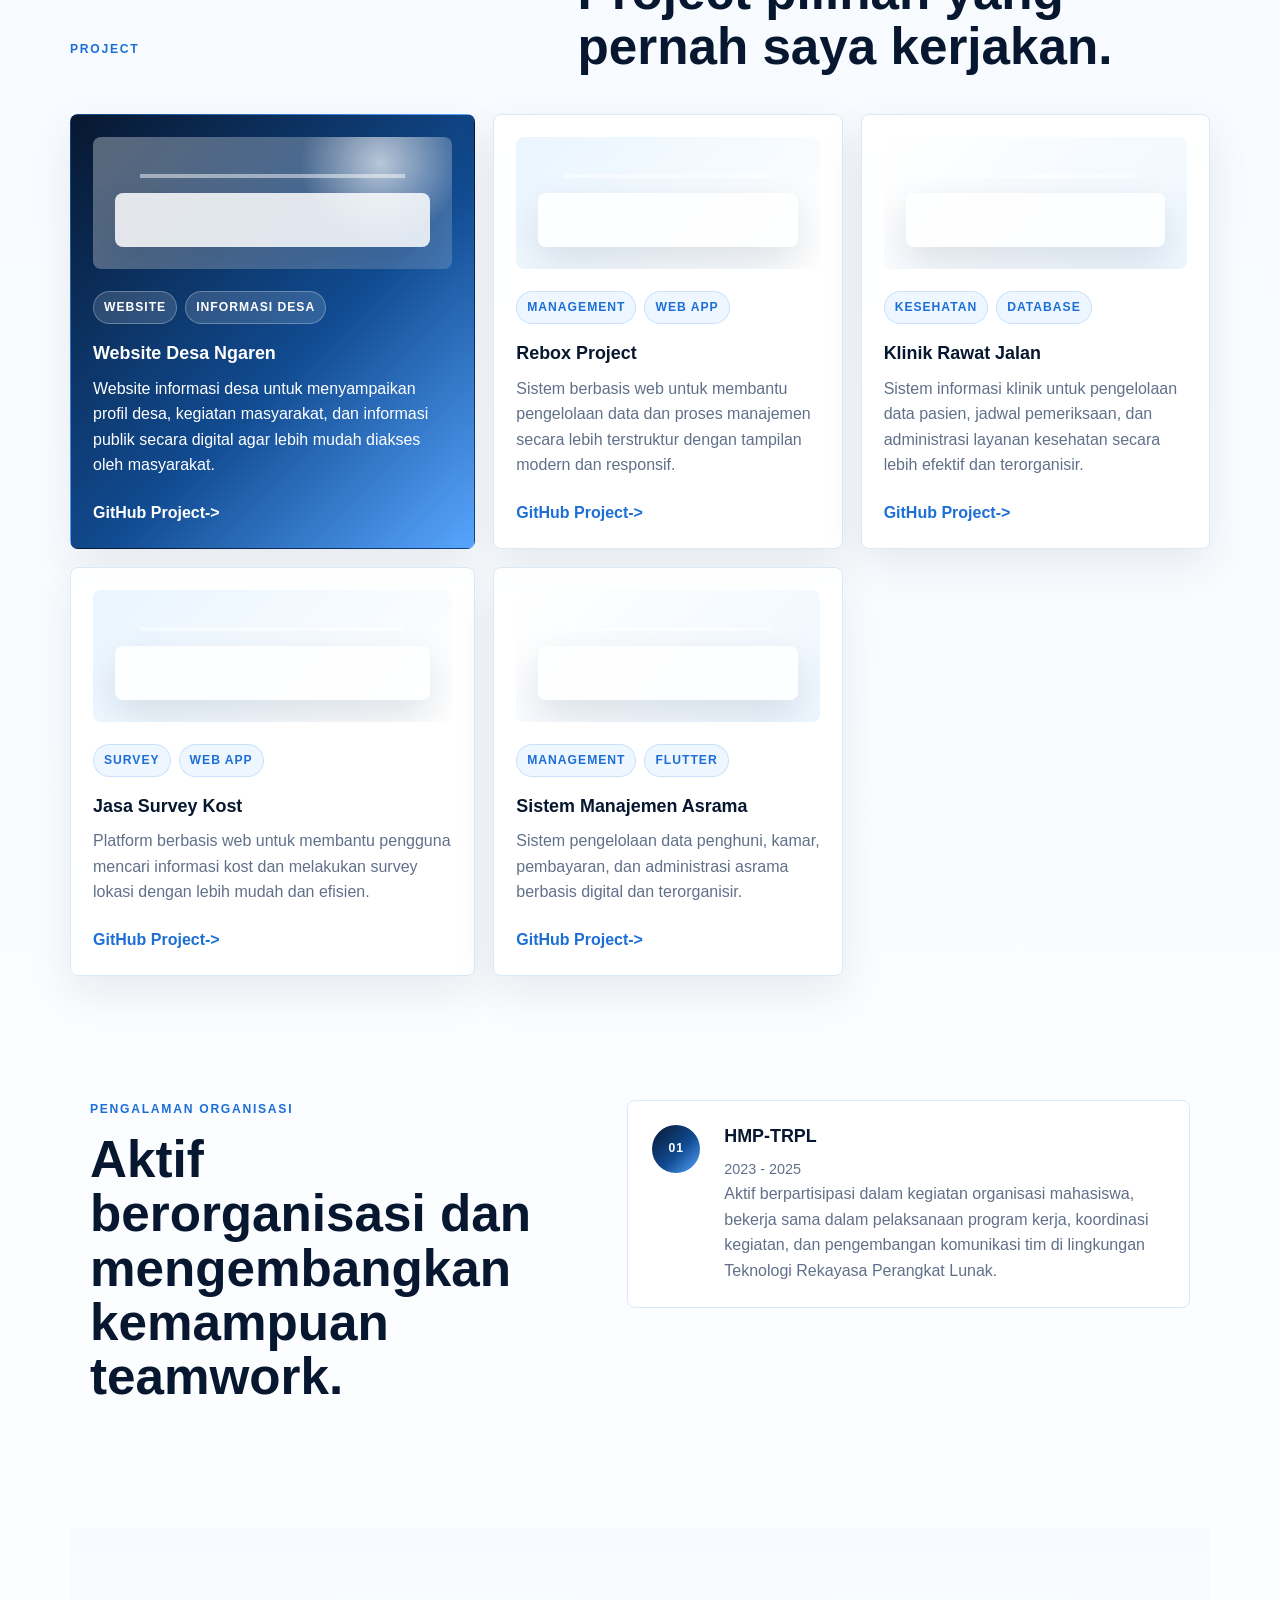
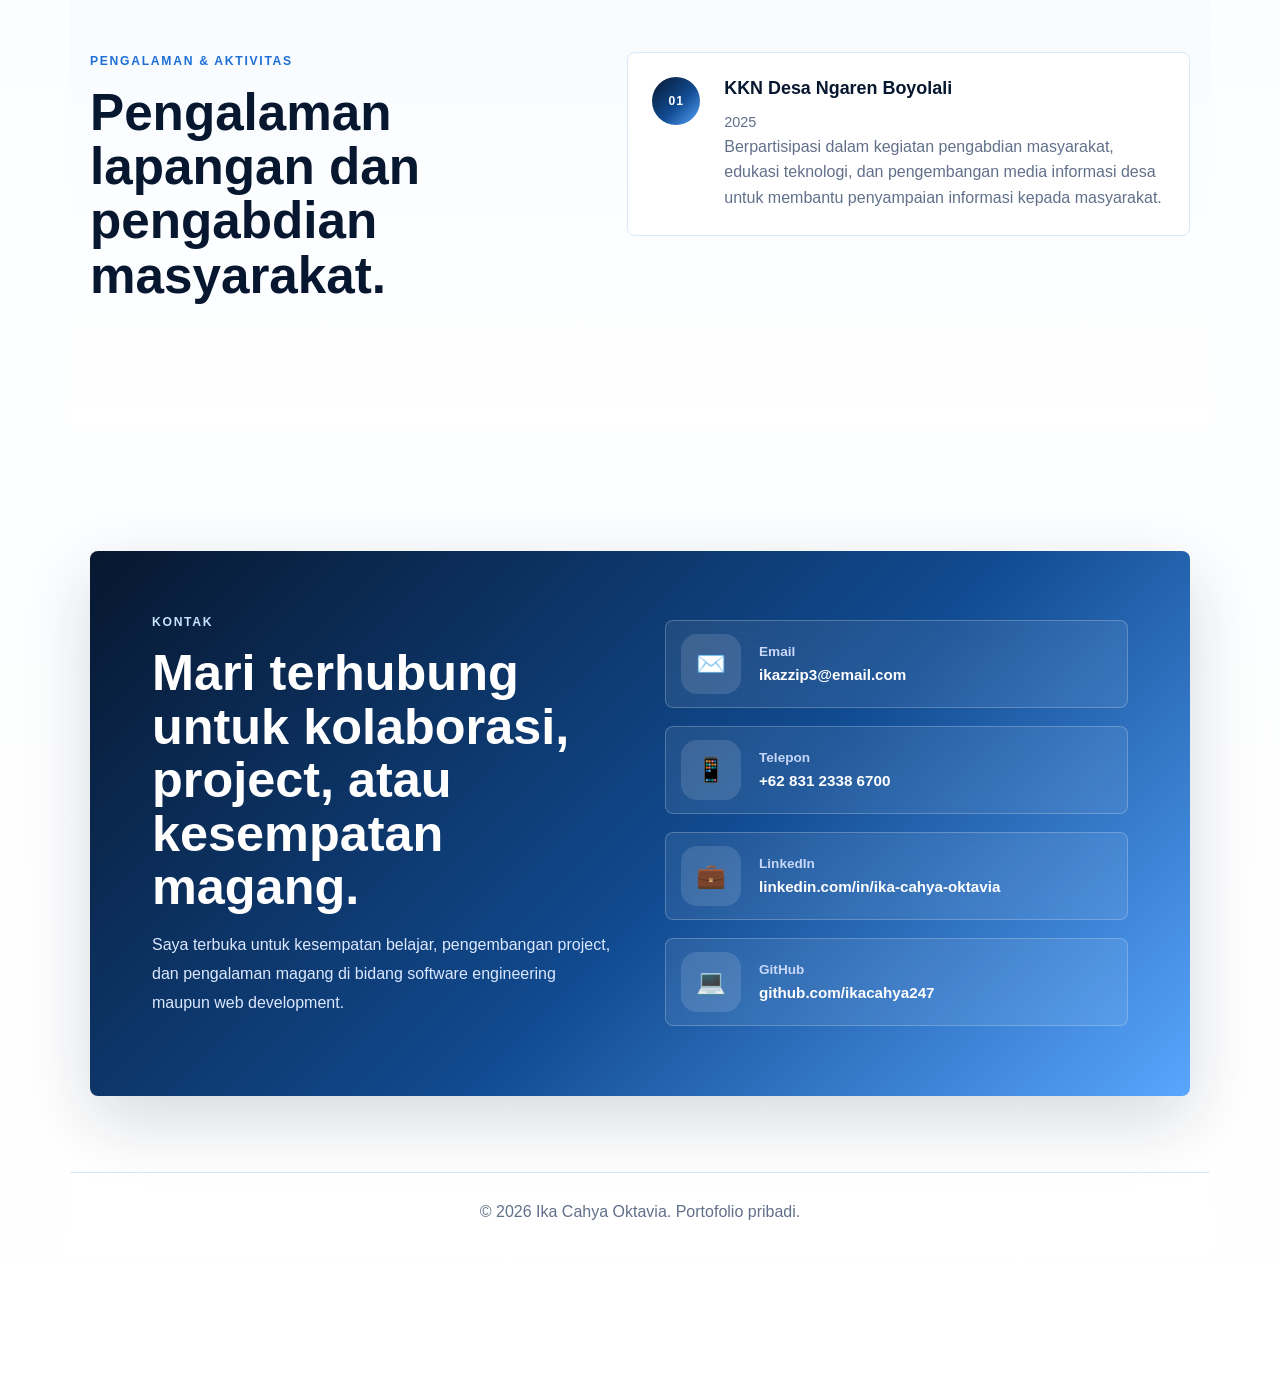
==== commit d4441f76: "organisasi" ====
--- a/index.html
+++ b/index.html
@@ -403,37 +403,108 @@
 
     </div>
 
+<!-- ORGANISASI -->
+<section class="section reveal" id="organisasi">
+
+  <div class="container split">
+
+    <div>
+
+      <p class="section-kicker">
+        Pengalaman Organisasi
+      </p>
+
+      <h2>
+        Aktif berorganisasi dan mengembangkan kemampuan teamwork.
+      </h2>
+
+    </div>
+
+    <div class="org-list">
+
+      <!-- HMP -->
+      <article>
+
+        <span>01</span>
+
+        <div>
+
+          <h3>
+            HMP-TRPL
+          </h3>
+
+          <p class="org-year">
+            2023 - 2025
+          </p>
+
+          <p>
+            Aktif berpartisipasi dalam kegiatan organisasi mahasiswa,
+            bekerja sama dalam pelaksanaan program kerja,
+            koordinasi kegiatan,
+            dan pengembangan komunikasi tim
+            di lingkungan Teknologi Rekayasa Perangkat Lunak.
+          </p>
+
+        </div>
+
+      </article>
+
+    </div>
+
   </div>
-      <section class="section reveal" id="organisasi">
-        <div class="container split">
-          <div>
-            <p class="section-kicker">Pengalaman Organisasi</p>
-            <h2>Aktif berkolaborasi dan belajar mengelola tanggung jawab.</h2>
-          </div>
-          <div class="org-list">
-            <article>
-              <span>01</span>
-              <div>
-                <h3>Panitia Kegiatan Kampus</h3>
-                <p>
-                  Membantu koordinasi acara, penyusunan kebutuhan teknis, dan
-                  komunikasi antaranggota agar kegiatan berjalan tertib.
-                </p>
-              </div>
-            </article>
-            <article>
-              <span>02</span>
-              <div>
-                <h3>Anggota Organisasi Mahasiswa</h3>
-                <p>
-                  Berpartisipasi dalam diskusi program kerja, dokumentasi
-                  kegiatan, dan pelaksanaan agenda organisasi.
-                </p>
-              </div>
-            </article>
-          </div>
-        </div>
-      </section>
+
+</section>
+
+<!-- PENGALAMAN -->
+<section class="section muted reveal" id="pengalaman">
+
+  <div class="container split">
+
+    <div>
+
+      <p class="section-kicker">
+        Pengalaman & Aktivitas
+      </p>
+
+      <h2>
+        Pengalaman lapangan dan pengabdian masyarakat.
+      </h2>
+
+    </div>
+
+    <div class="org-list">
+
+      <!-- KKN -->
+      <article>
+
+        <span>01</span>
+
+        <div>
+
+          <h3>
+            KKN Desa Ngaren Boyolali
+          </h3>
+
+          <p class="org-year">
+            2025
+          </p>
+
+          <p>
+            Berpartisipasi dalam kegiatan pengabdian masyarakat,
+            edukasi teknologi,
+            dan pengembangan media informasi desa
+            untuk membantu penyampaian informasi kepada masyarakat.
+          </p>
+
+        </div>
+
+      </article>
+
+    </div>
+
+  </div>
+
+</section>
 <section class="section contact-section reveal" id="kontak">
 
   <div class="container contact-panel">
--- a/styles.css
+++ b/styles.css
@@ -897,4 +897,10 @@
     grid-template-columns:1fr;
   }
 
+}
+
+.org-year{
+  color:#8aa0c8;
+  font-size:0.9rem;
+  margin-bottom:8px;
 }
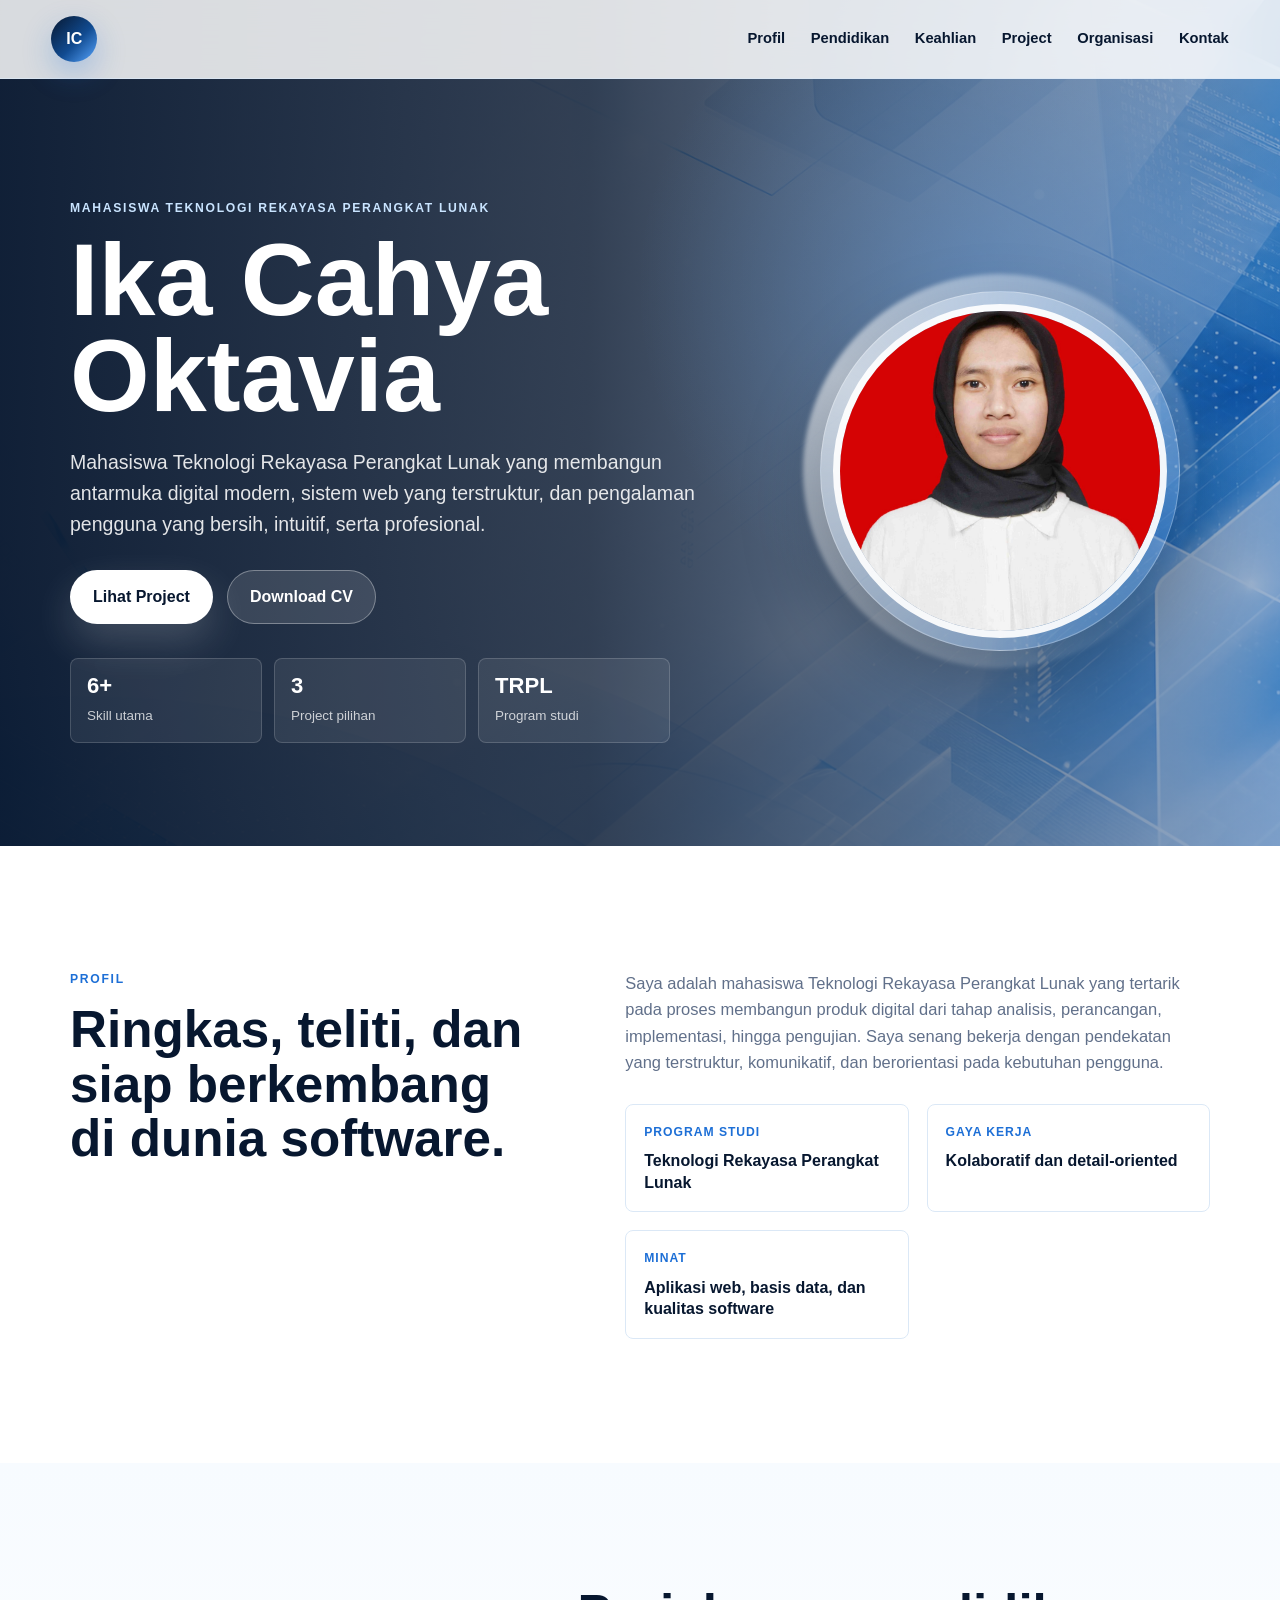
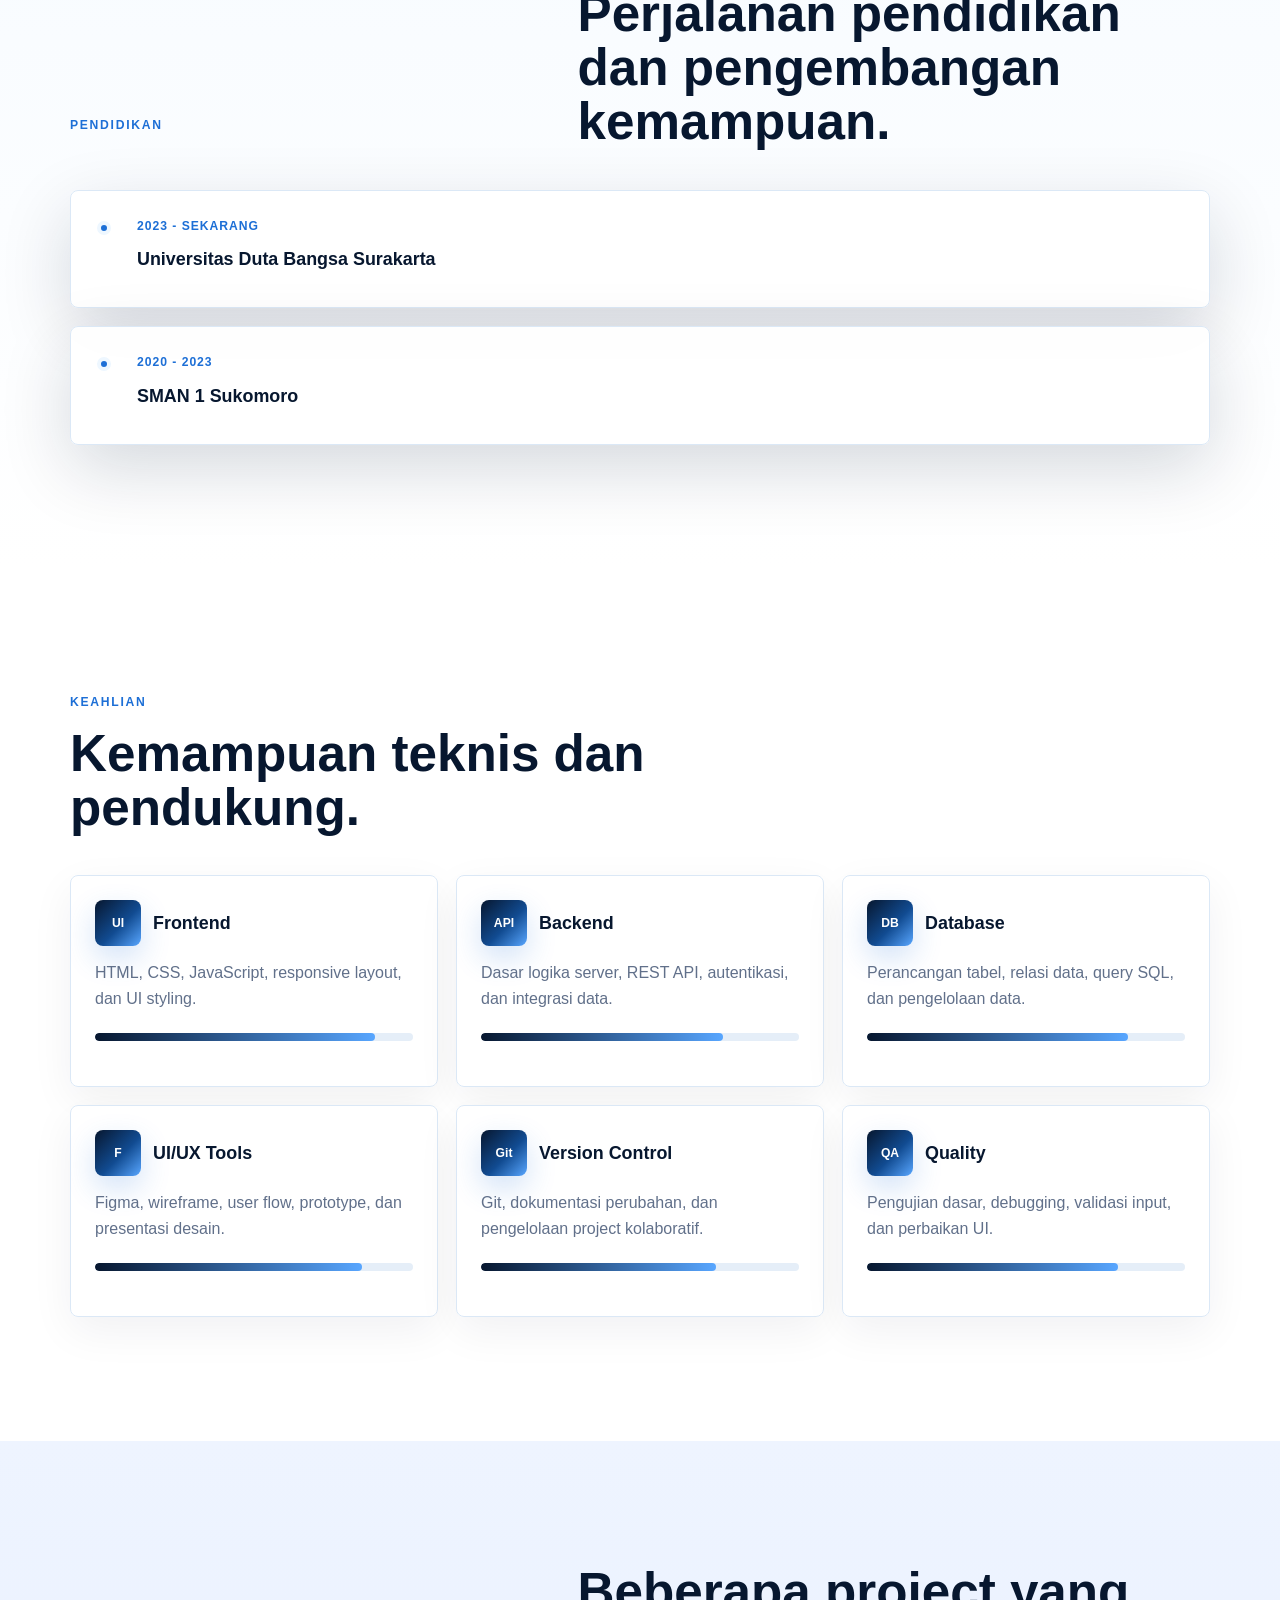
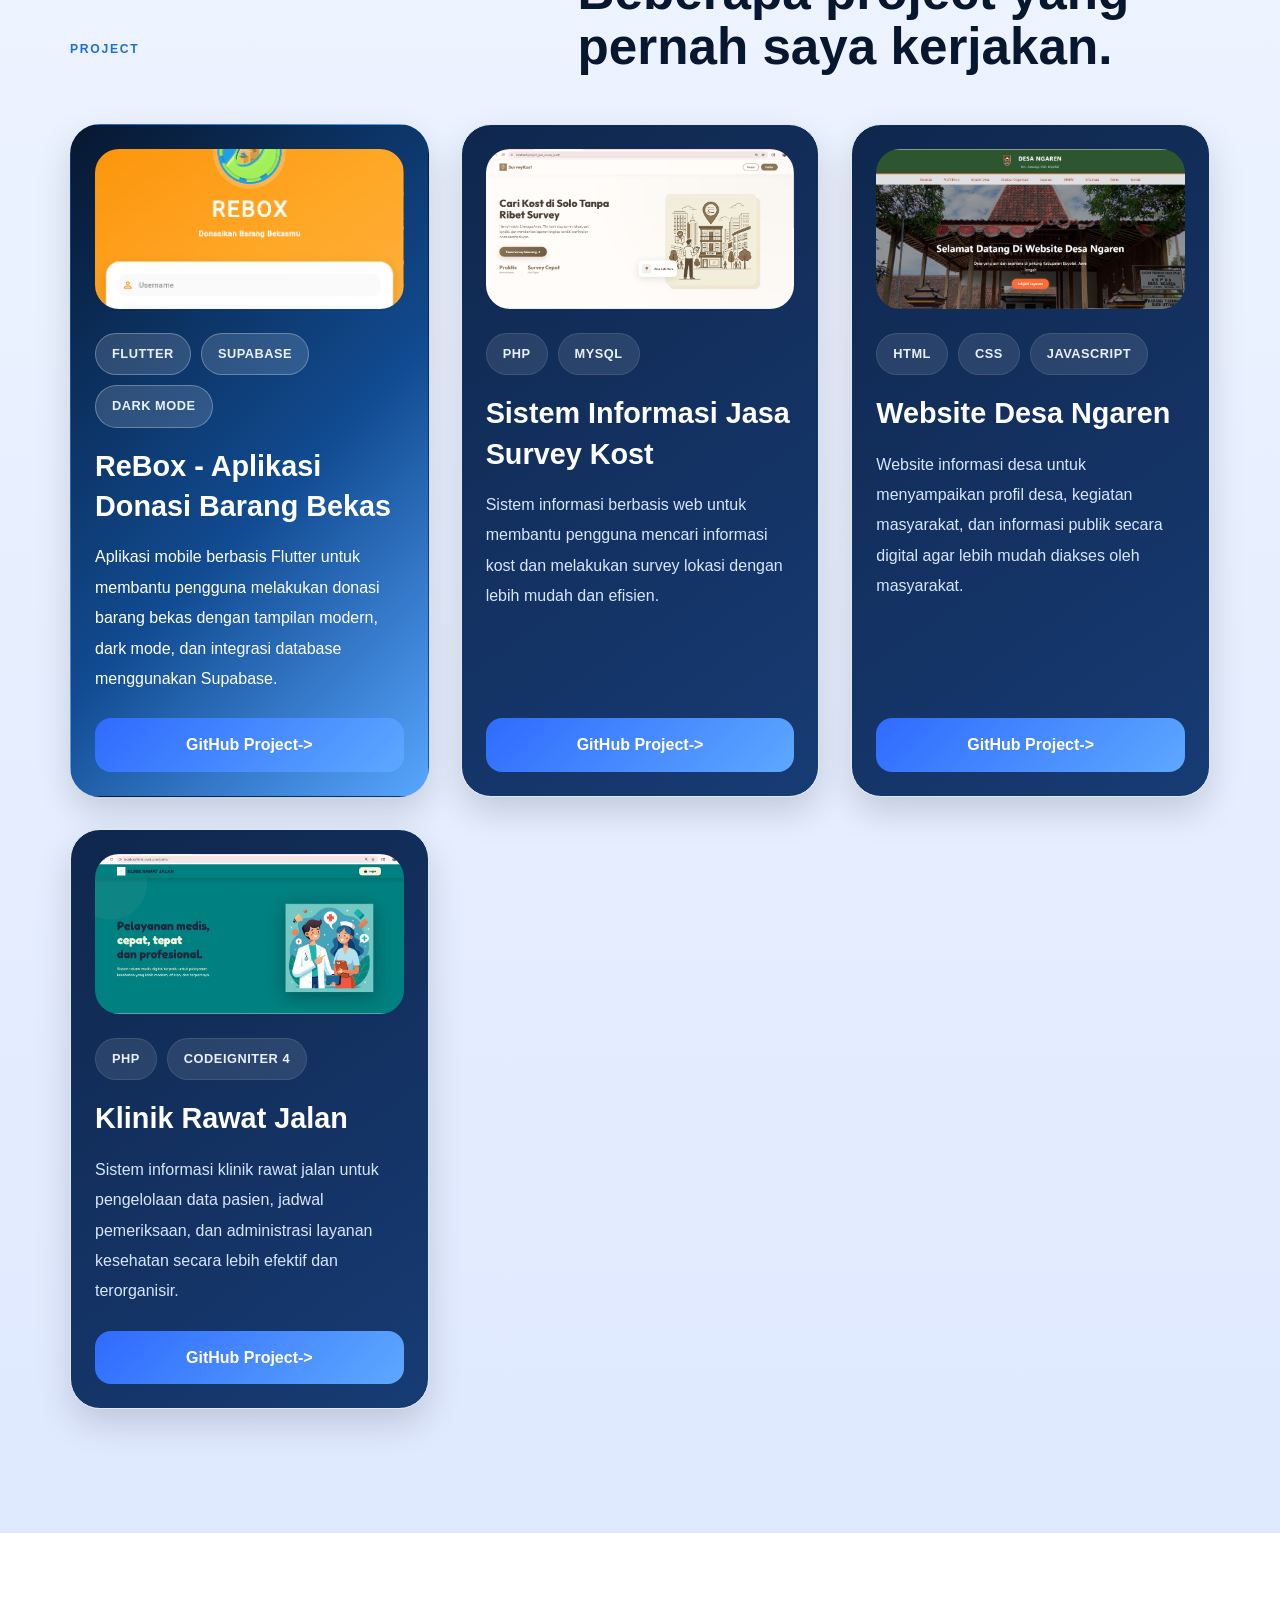
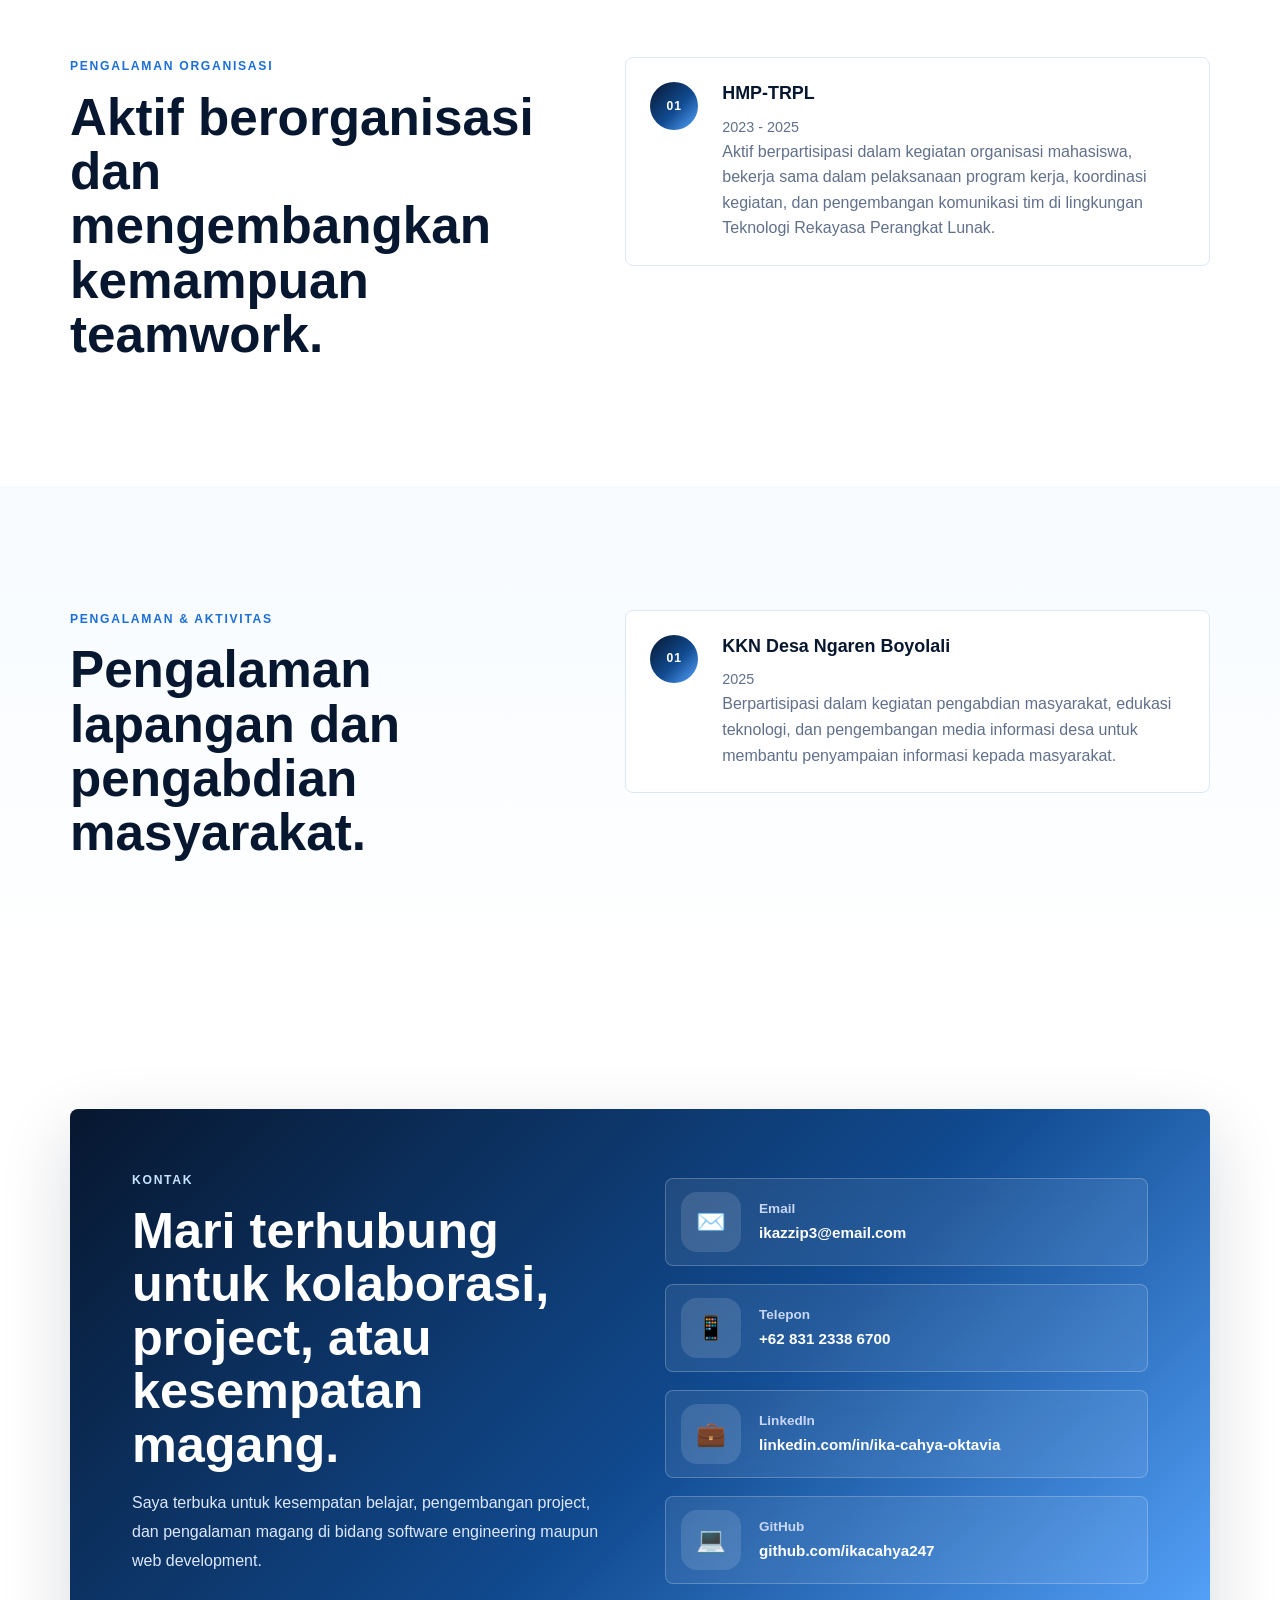
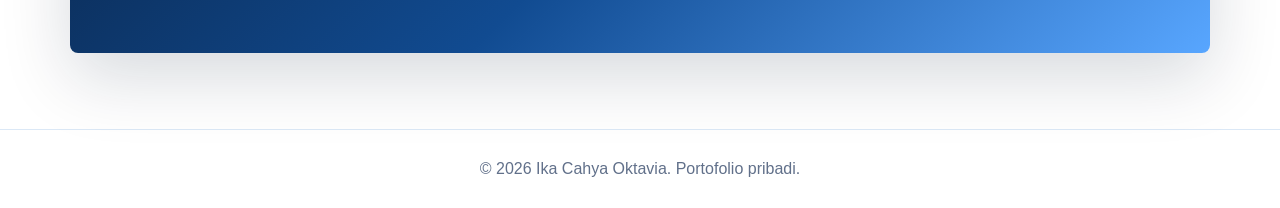
==== commit e0723921: "project" ====
--- a/index.html
+++ b/index.html
@@ -233,7 +233,7 @@
         </div>
       </section>
 
-      <section class="section muted reveal" id="project">
+  <section class="section muted reveal" id="project">
 
   <div class="container">
 
@@ -244,7 +244,7 @@
       </p>
 
       <h2>
-        Project pilihan yang pernah saya kerjakan.
+        Beberapa project yang pernah saya kerjakan.
       </h2>
 
     </div>
@@ -254,20 +254,120 @@
       <!-- PROJECT 1 -->
       <article class="project-card featured">
 
-        <div class="project-visual">
-          <span></span>
+        <div class="project-image-wrapper">
+
+          <img
+            src="assets/rebox.jpg"
+            alt="ReBox Project"
+            class="project-image"
+          />
+
         </div>
 
         <div class="project-meta">
-          <span>Website</span>
-          <span>Informasi Desa</span>
-        </div>
-
-        <h3>Website Desa Ngaren</h3>
+
+          <span>Flutter</span>
+
+          <span>Supabase</span>
+
+          <span>Dark Mode</span>
+
+        </div>
+
+        <h3>
+          ReBox - Aplikasi Donasi Barang Bekas
+        </h3>
+
+        <p>
+          Aplikasi mobile berbasis Flutter untuk membantu pengguna
+          melakukan donasi barang bekas dengan tampilan modern,
+          dark mode,
+          dan integrasi database menggunakan Supabase.
+        </p>
+
+        <a
+          href="https://github.com/username"
+          target="_blank"
+          class="project-link"
+        >
+          GitHub Project
+        </a>
+
+      </article>
+
+      <!-- PROJECT 2 -->
+      <article class="project-card">
+
+        <div class="project-image-wrapper">
+
+          <img
+            src="assets/survey kost.jpg"
+            alt="Survey Kost"
+            class="project-image"
+          />
+
+        </div>
+
+        <div class="project-meta">
+
+          <span>PHP</span>
+
+          <span>MySQL</span>
+
+        </div>
+
+        <h3>
+          Sistem Informasi Jasa Survey Kost
+        </h3>
+
+        <p>
+          Sistem informasi berbasis web untuk membantu pengguna
+          mencari informasi kost
+          dan melakukan survey lokasi
+          dengan lebih mudah dan efisien.
+        </p>
+
+        <a
+          href="https://github.com/username"
+          target="_blank"
+          class="project-link"
+        >
+          GitHub Project
+        </a>
+
+      </article>
+
+      <!-- PROJECT 3 -->
+      <article class="project-card">
+
+        <div class="project-image-wrapper">
+
+          <img
+            src="assets/webdesa.jpg"
+            alt="Website Desa Ngaren"
+            class="project-image"
+          />
+
+        </div>
+
+        <div class="project-meta">
+
+          <span>HTML</span>
+
+          <span>CSS</span>
+
+          <span>JavaScript</span>
+
+        </div>
+
+        <h3>
+          Website Desa Ngaren
+        </h3>
 
         <p>
           Website informasi desa untuk menyampaikan profil desa,
-          kegiatan masyarakat, dan informasi publik secara digital
+          kegiatan masyarakat,
+          dan informasi publik secara digital
           agar lebih mudah diakses oleh masyarakat.
         </p>
 
@@ -281,53 +381,36 @@
 
       </article>
 
-      <!-- PROJECT 2 -->
+      <!-- PROJECT 4 -->
       <article class="project-card">
 
-        <div class="project-visual soft">
-          <span></span>
+        <div class="project-image-wrapper">
+
+          <img
+            src="assets/klinik.jpg"
+            alt="Klinik Rawat Jalan"
+            class="project-image"
+          />
+
         </div>
 
         <div class="project-meta">
-          <span>Management</span>
-          <span>Web App</span>
-        </div>
-
-        <h3>Rebox Project</h3>
+
+          <span>PHP</span>
+
+          <span>CodeIgniter 4</span>
+
+        </div>
+
+        <h3>
+          Klinik Rawat Jalan
+        </h3>
 
         <p>
-          Sistem berbasis web untuk membantu pengelolaan data
-          dan proses manajemen secara lebih terstruktur
-          dengan tampilan modern dan responsif.
-        </p>
-
-        <a
-          href="https://github.com/elisandksr/reboxproject1.git"
-          target="_blank"
-          class="project-link"
-        >
-          GitHub Project
-        </a>
-
-      </article>
-
-      <!-- PROJECT 3 -->
-      <article class="project-card">
-
-        <div class="project-visual light">
-          <span></span>
-        </div>
-
-        <div class="project-meta">
-          <span>Kesehatan</span>
-          <span>Database</span>
-        </div>
-
-        <h3>Klinik Rawat Jalan</h3>
-
-        <p>
-          Sistem informasi klinik untuk pengelolaan data pasien,
-          jadwal pemeriksaan, dan administrasi layanan kesehatan
+          Sistem informasi klinik rawat jalan
+          untuk pengelolaan data pasien,
+          jadwal pemeriksaan,
+          dan administrasi layanan kesehatan
           secara lebih efektif dan terorganisir.
         </p>
 
@@ -341,68 +424,13 @@
 
       </article>
 
-      <!-- PROJECT 4 -->
-      <article class="project-card">
-
-        <div class="project-visual soft">
-          <span></span>
-        </div>
-
-        <div class="project-meta">
-          <span>Survey</span>
-          <span>Web App</span>
-        </div>
-
-        <h3>Jasa Survey Kost</h3>
-
-        <p>
-          Platform berbasis web untuk membantu pengguna
-          mencari informasi kost dan melakukan survey lokasi
-          dengan lebih mudah dan efisien.
-        </p>
-
-        <a
-          href="https://github.com/elisandksr/project_jasa_survey_kost.git"
-          target="_blank"
-          class="project-link"
-        >
-          GitHub Project
-        </a>
-
-      </article>
-
-      <!-- PROJECT 5 -->
-      <article class="project-card">
-
-        <div class="project-visual light">
-          <span></span>
-        </div>
-
-        <div class="project-meta">
-          <span>Management</span>
-          <span>Flutter</span>
-        </div>
-
-        <h3>Sistem Manajemen Asrama</h3>
-
-        <p>
-          Sistem pengelolaan data penghuni, kamar,
-          pembayaran, dan administrasi asrama
-          berbasis digital dan terorganisir.
-        </p>
-
-        <a
-          href="https://github.com/username"
-          target="_blank"
-          class="project-link"
-        >
-          GitHub Project
-        </a>
-
-      </article>
-
-    </div>
-
+    </div>
+
+  </div>
+
+</section>
+
+     
 <!-- ORGANISASI -->
 <section class="section reveal" id="organisasi">
 
--- a/styles.css
+++ b/styles.css
@@ -903,4 +903,219 @@
   color:#8aa0c8;
   font-size:0.9rem;
   margin-bottom:8px;
+}
+
+/* =========================
+   PROJECT SECTION
+========================= */
+
+.project-grid{
+
+  display:grid;
+
+  grid-template-columns:
+    repeat(auto-fit,minmax(320px,1fr));
+
+  gap:32px;
+
+  margin-top:50px;
+
+}
+
+/* CARD */
+
+.project-card{
+
+  background:
+    linear-gradient(
+      145deg,
+      #0f274d,
+      #173b74
+    );
+
+  border-radius:30px;
+
+  overflow:hidden;
+
+  padding:24px;
+
+  position:relative;
+
+  transition:0.4s ease;
+
+  box-shadow:
+    0 15px 35px rgba(0,0,0,0.15);
+
+}
+
+/* HOVER */
+
+.project-card:hover{
+
+  transform:
+    translateY(-10px);
+
+  box-shadow:
+    0 25px 50px rgba(0,0,0,0.25),
+    0 0 25px rgba(58,134,255,0.25);
+
+}
+
+/* IMAGE WRAPPER */
+
+.project-image-wrapper{
+
+  overflow:hidden;
+
+  border-radius:24px;
+
+  margin-bottom:24px;
+
+}
+
+/* IMAGE */
+
+.project-image{
+
+  width:100%;
+
+  height:160px;
+
+  object-fit:cover;
+
+  transition:0.5s ease;
+
+  display:block;
+
+}
+
+/* ZOOM */
+
+.project-card:hover .project-image{
+
+  transform:scale(1.05);
+
+}
+
+/* META */
+
+.project-meta{
+
+  display:flex;
+
+  flex-wrap:wrap;
+
+  gap:10px;
+
+  margin-bottom:18px;
+
+}
+
+/* TAG */
+
+.project-meta span{
+
+  background:
+    rgba(255,255,255,0.10);
+
+  border:
+    1px solid rgba(255,255,255,0.10);
+
+  color:#e7f0ff;
+
+  padding:10px 16px;
+
+  border-radius:999px;
+
+  font-size:0.8rem;
+
+  font-weight:700;
+
+  letter-spacing:0.04em;
+
+}
+
+/* TITLE */
+
+.project-card h3{
+
+  color:white;
+
+  font-size:1.8rem;
+
+  line-height:1.4;
+
+  margin-bottom:16px;
+
+}
+
+/* DESC */
+
+.project-card p{
+
+  color:#d8e6ff;
+
+  line-height:1.9;
+
+  margin-bottom:24px;
+
+  font-size:1rem;
+
+}
+
+/* BUTTON */
+
+.project-link{
+
+  display:flex;
+
+  align-items:center;
+
+  justify-content:center;
+
+  width:100%;
+
+  padding:14px;
+
+  border-radius:16px;
+
+  text-decoration:none;
+
+  font-weight:700;
+
+  color:white;
+
+  background:
+    linear-gradient(
+      135deg,
+      #2f6bff,
+      #5ea8ff
+    );
+
+  transition:0.3s ease;
+
+}
+
+/* BUTTON HOVER */
+
+.project-link:hover{
+
+  transform:translateY(-3px);
+
+  box-shadow:
+    0 12px 25px rgba(94,168,255,0.35);
+
+}
+
+/* SECTION BG */
+
+#project{
+
+  background:
+    linear-gradient(
+      180deg,
+      #eef4ff,
+      #dfe9ff
+    );
+
 }
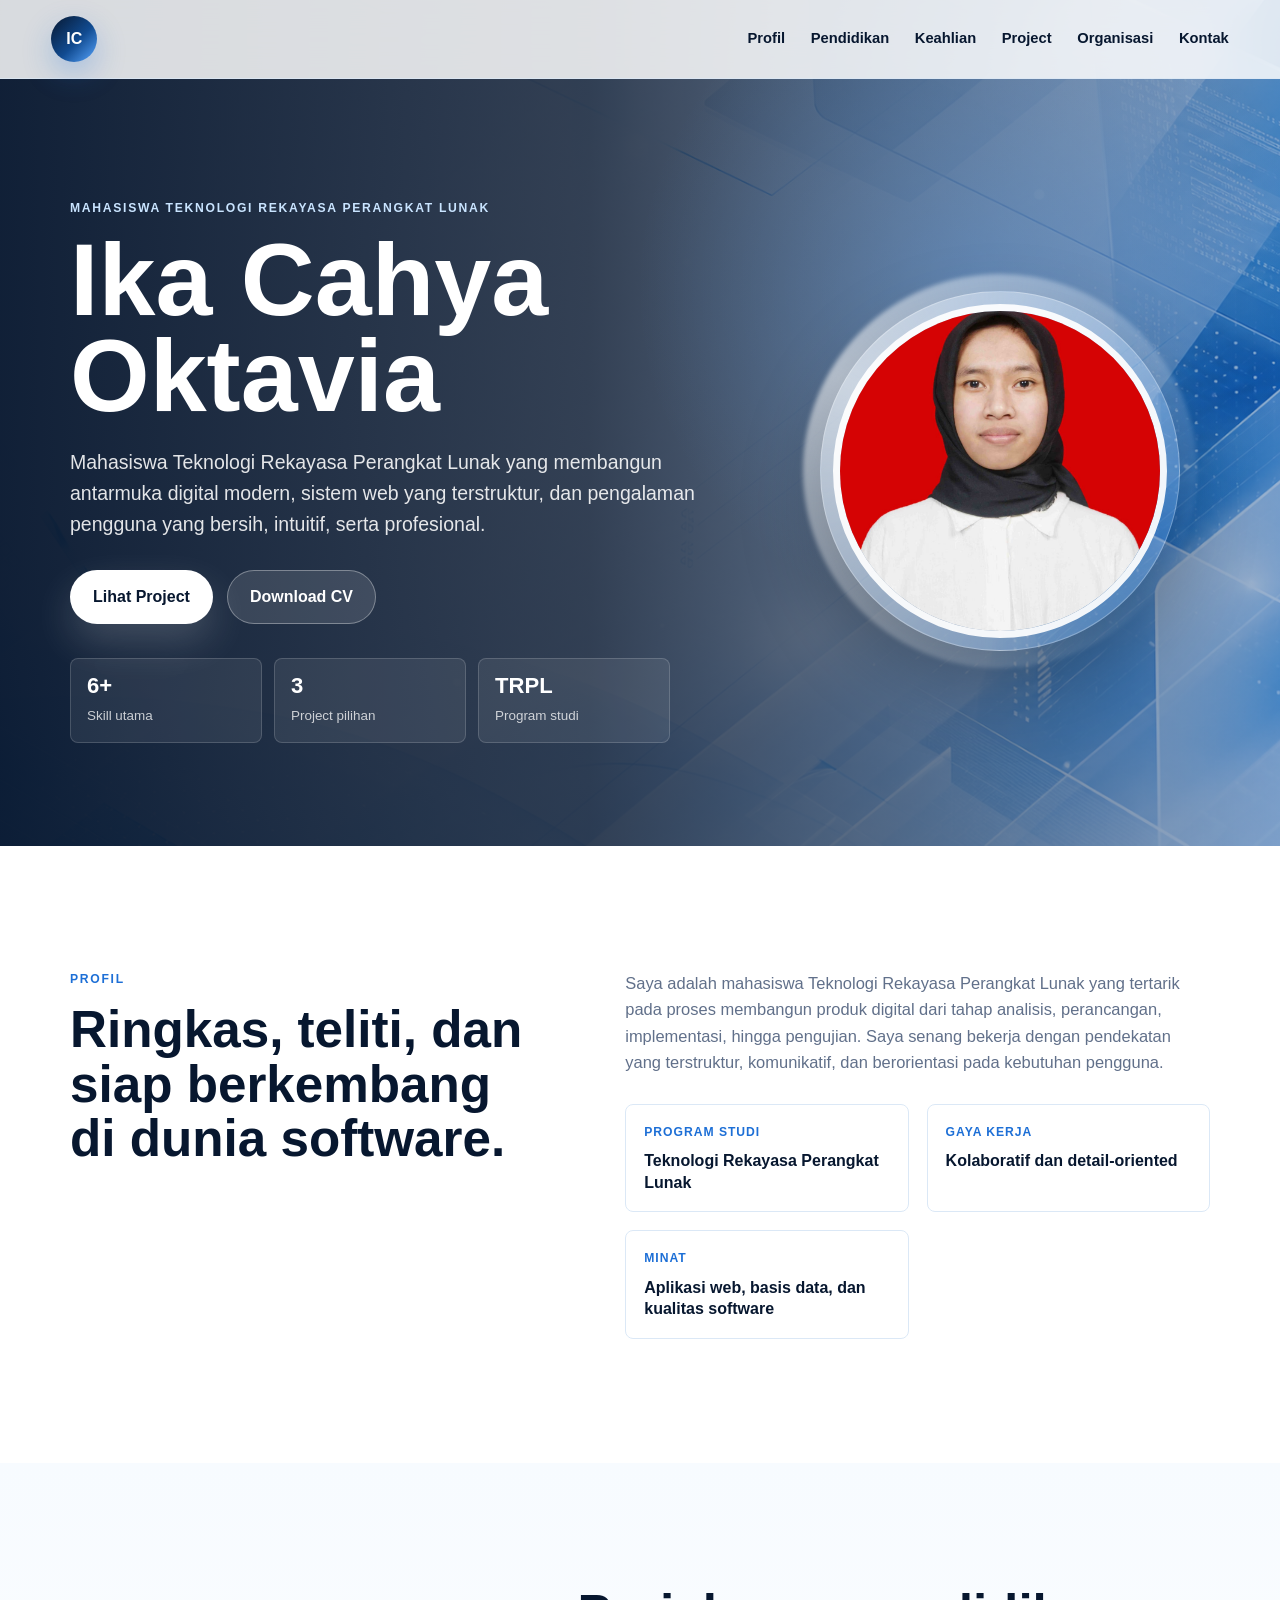
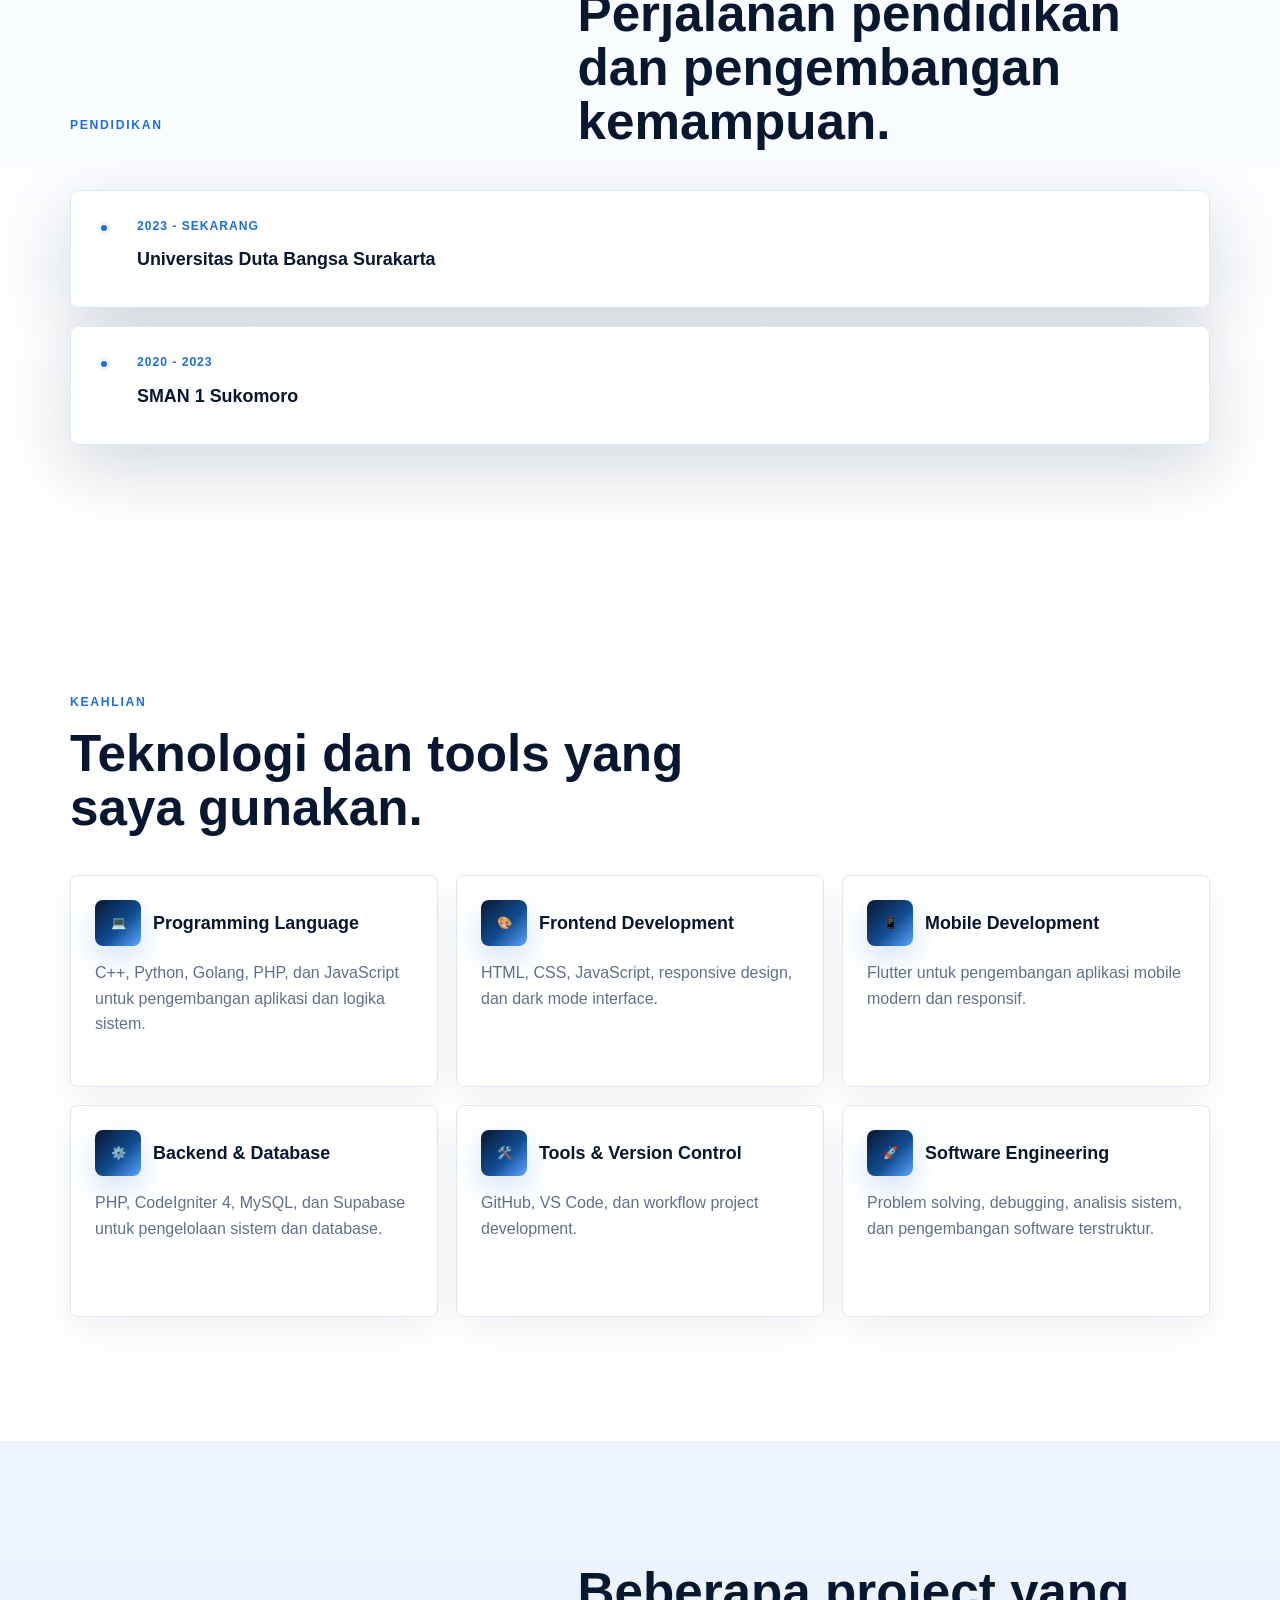
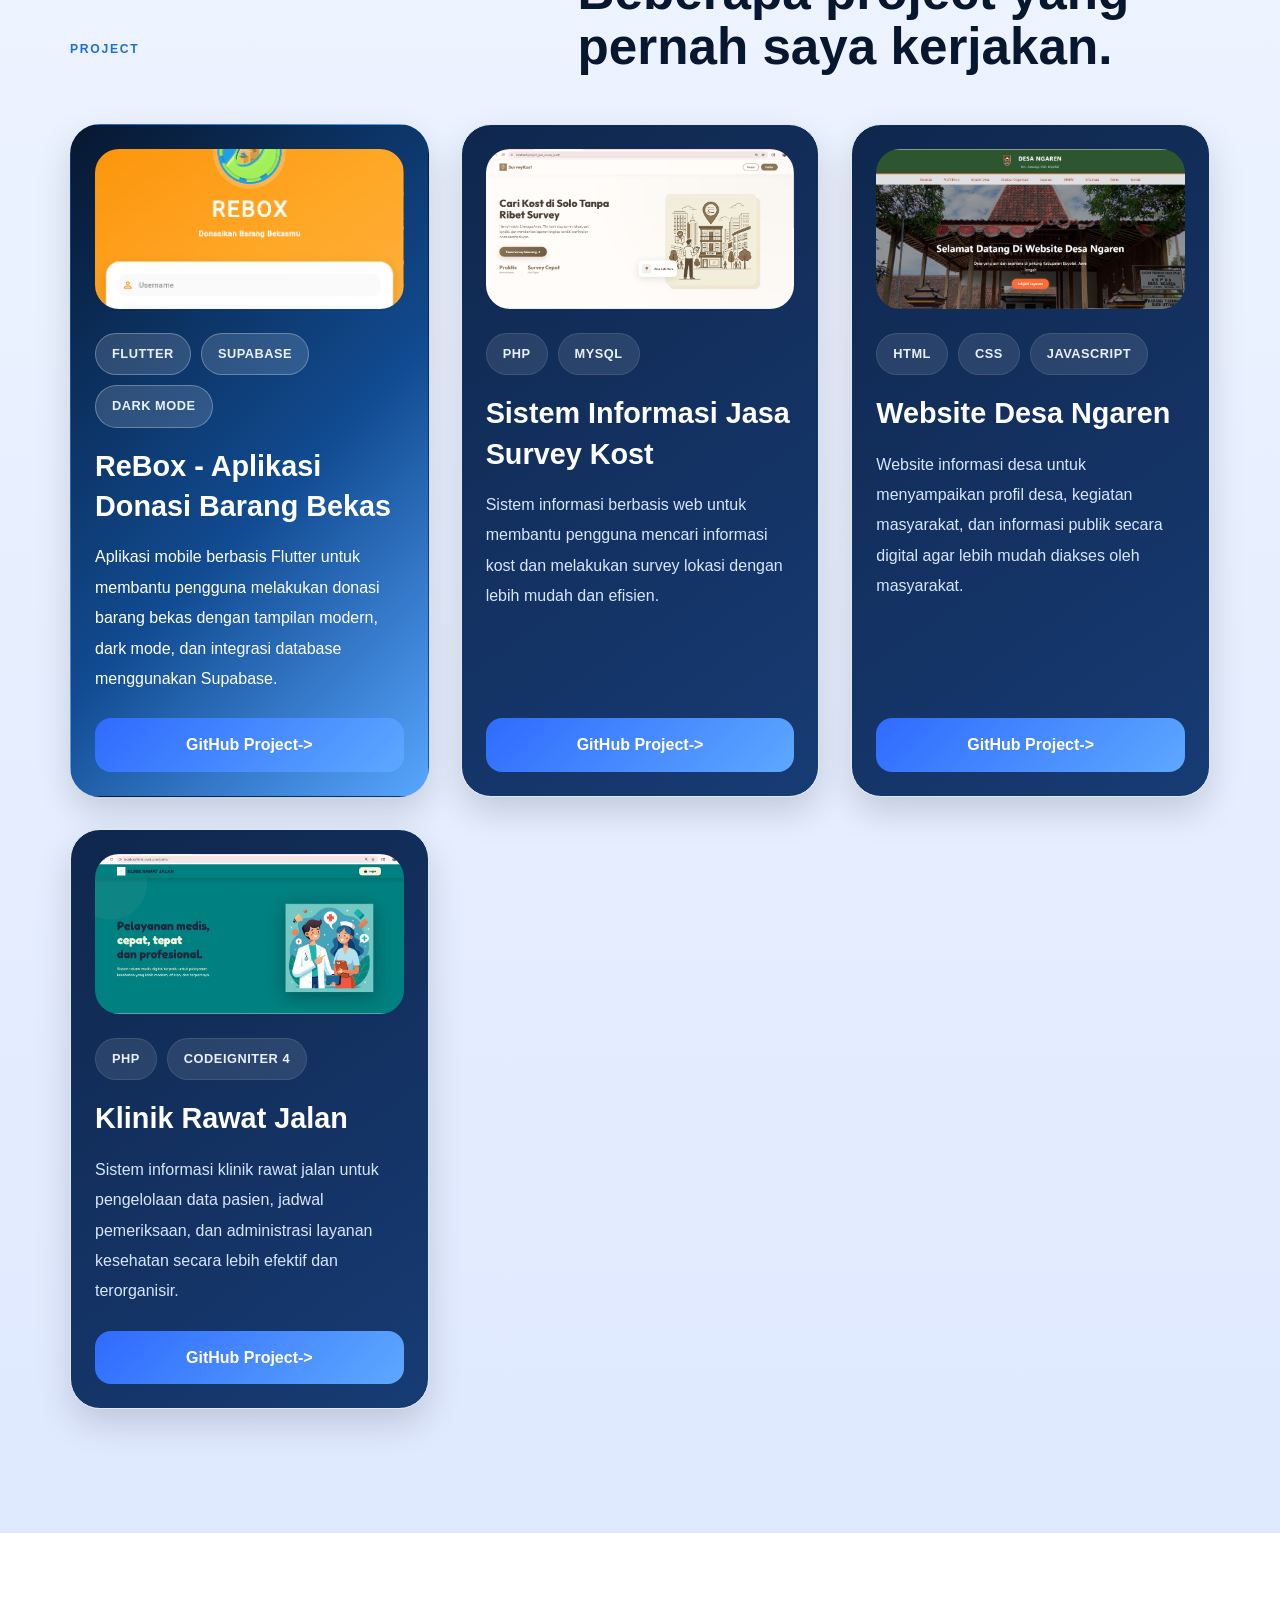
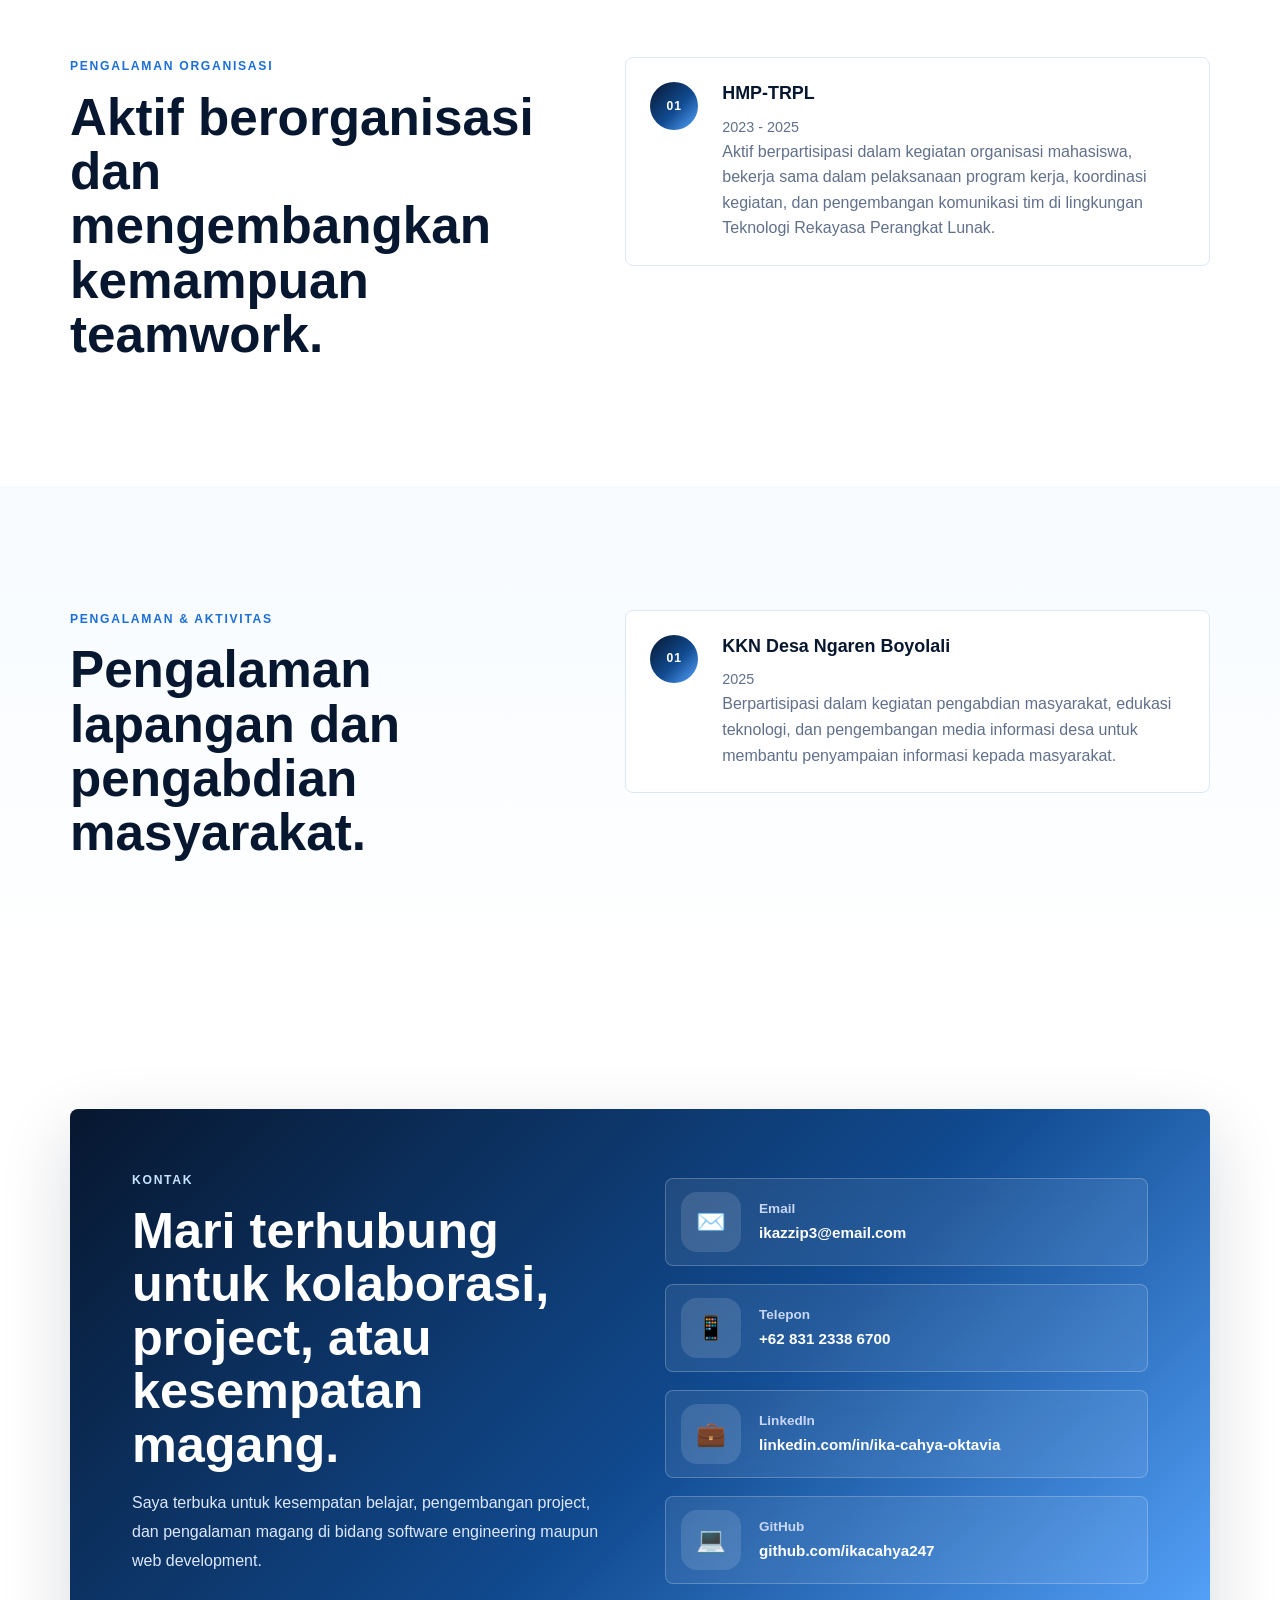
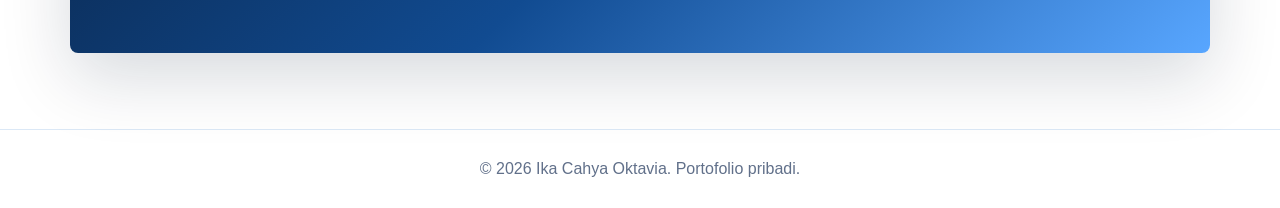
==== commit 79ec1294: "skil" ====
--- a/index.html
+++ b/index.html
@@ -163,75 +163,163 @@
 </section>
 
       <section class="section reveal" id="keahlian">
-        <div class="container">
-          <div class="section-heading compact">
-            <p class="section-kicker">Keahlian</p>
-            <h2>Kemampuan teknis dan pendukung.</h2>
-          </div>
-          <div class="skills-grid">
-            <article class="skill-card">
-              <div class="skill-head">
-                <span class="skill-icon" aria-hidden="true">UI</span>
-                <h3>Frontend</h3>
-              </div>
-              <p>HTML, CSS, JavaScript, responsive layout, dan UI styling.</p>
-              <div class="progress" aria-label="Frontend 88%">
-                <span style="--value: 88%"></span>
-              </div>
-            </article>
-            <article class="skill-card">
-              <div class="skill-head">
-                <span class="skill-icon" aria-hidden="true">API</span>
-                <h3>Backend</h3>
-              </div>
-              <p>Dasar logika server, REST API, autentikasi, dan integrasi data.</p>
-              <div class="progress" aria-label="Backend 76%">
-                <span style="--value: 76%"></span>
-              </div>
-            </article>
-            <article class="skill-card">
-              <div class="skill-head">
-                <span class="skill-icon" aria-hidden="true">DB</span>
-                <h3>Database</h3>
-              </div>
-              <p>Perancangan tabel, relasi data, query SQL, dan pengelolaan data.</p>
-              <div class="progress" aria-label="Database 82%">
-                <span style="--value: 82%"></span>
-              </div>
-            </article>
-            <article class="skill-card">
-              <div class="skill-head">
-                <span class="skill-icon" aria-hidden="true">F</span>
-                <h3>UI/UX Tools</h3>
-              </div>
-              <p>Figma, wireframe, user flow, prototype, dan presentasi desain.</p>
-              <div class="progress" aria-label="UI UX Tools 84%">
-                <span style="--value: 84%"></span>
-              </div>
-            </article>
-            <article class="skill-card">
-              <div class="skill-head">
-                <span class="skill-icon" aria-hidden="true">Git</span>
-                <h3>Version Control</h3>
-              </div>
-              <p>Git, dokumentasi perubahan, dan pengelolaan project kolaboratif.</p>
-              <div class="progress" aria-label="Version Control 74%">
-                <span style="--value: 74%"></span>
-              </div>
-            </article>
-            <article class="skill-card">
-              <div class="skill-head">
-                <span class="skill-icon" aria-hidden="true">QA</span>
-                <h3>Quality</h3>
-              </div>
-              <p>Pengujian dasar, debugging, validasi input, dan perbaikan UI.</p>
-              <div class="progress" aria-label="Quality 79%">
-                <span style="--value: 79%"></span>
-              </div>
-            </article>
-          </div>
-        </div>
-      </section>
+
+  <div class="container">
+
+    <div class="section-heading compact">
+
+      <p class="section-kicker">
+        Keahlian
+      </p>
+
+      <h2>
+        Teknologi dan tools yang saya gunakan.
+      </h2>
+
+    </div>
+
+    <div class="skills-grid">
+
+      <!-- PROGRAMMING -->
+      <article class="skill-card">
+
+        <div class="skill-head">
+
+          <span class="skill-icon">
+            💻
+          </span>
+
+          <h3>
+            Programming Language
+          </h3>
+
+        </div>
+
+        <p>
+          C++, Python, Golang, PHP, dan JavaScript
+          untuk pengembangan aplikasi dan logika sistem.
+        </p>
+
+      </article>
+
+      <!-- FRONTEND -->
+      <article class="skill-card">
+
+        <div class="skill-head">
+
+          <span class="skill-icon">
+            🎨
+          </span>
+
+          <h3>
+            Frontend Development
+          </h3>
+
+        </div>
+
+        <p>
+          HTML, CSS, JavaScript,
+          responsive design,
+          dan dark mode interface.
+        </p>
+
+      </article>
+
+      <!-- MOBILE -->
+      <article class="skill-card">
+
+        <div class="skill-head">
+
+          <span class="skill-icon">
+            📱
+          </span>
+
+          <h3>
+            Mobile Development
+          </h3>
+
+        </div>
+
+        <p>
+          Flutter untuk pengembangan aplikasi mobile
+          modern dan responsif.
+        </p>
+
+      </article>
+
+      <!-- BACKEND -->
+      <article class="skill-card">
+
+        <div class="skill-head">
+
+          <span class="skill-icon">
+            ⚙️
+          </span>
+
+          <h3>
+            Backend & Database
+          </h3>
+
+        </div>
+
+        <p>
+          PHP, CodeIgniter 4, MySQL,
+          dan Supabase untuk pengelolaan sistem dan database.
+        </p>
+
+      </article>
+
+      <!-- TOOLS -->
+      <article class="skill-card">
+
+        <div class="skill-head">
+
+          <span class="skill-icon">
+            🛠️
+          </span>
+
+          <h3>
+            Tools & Version Control
+          </h3>
+
+        </div>
+
+        <p>
+          GitHub, VS Code,
+          dan workflow project development.
+        </p>
+
+      </article>
+
+      <!-- SOFTWARE ENGINEERING -->
+      <article class="skill-card">
+
+        <div class="skill-head">
+
+          <span class="skill-icon">
+            🚀
+          </span>
+
+          <h3>
+            Software Engineering
+          </h3>
+
+        </div>
+
+        <p>
+          Problem solving,
+          debugging,
+          analisis sistem,
+          dan pengembangan software terstruktur.
+        </p>
+
+      </article>
+
+    </div>
+
+  </div>
+
+</section>
 
   <section class="section muted reveal" id="project">
 
@@ -283,6 +371,135 @@
           melakukan donasi barang bekas dengan tampilan modern,
           dark mode,
           dan integrasi database menggunakan Supabase.
+        </p>
+
+        <a
+          href="https://github.com/elisandksr/reboxproject1.git"
+          target="_blank"
+          class="project-link"
+        >
+          GitHub Project
+        </a>
+
+      </article>
+
+      <!-- PROJECT 2 -->
+      <article class="project-card">
+
+        <div class="project-image-wrapper">
+
+          <img
+            src="assets/survey kost.jpg"
+            alt="Survey Kost"
+            class="project-image"
+          />
+
+        </div>
+
+        <div class="project-meta">
+
+          <span>PHP</span>
+
+          <span>MySQL</span>
+
+        </div>
+
+        <h3>
+          Sistem Informasi Jasa Survey Kost
+        </h3>
+
+        <p>
+          Sistem informasi berbasis web untuk membantu pengguna
+          mencari informasi kost
+          dan melakukan survey lokasi
+          dengan lebih mudah dan efisien.
+        </p>
+
+        <a
+          href="https://github.com/elisandksr/project_jasa_survey_kost.git"
+          target="_blank"
+          class="project-link"
+        >
+          GitHub Project
+        </a>
+
+      </article>
+
+      <!-- PROJECT 3 -->
+      <article class="project-card">
+
+        <div class="project-image-wrapper">
+
+          <img
+            src="assets/webdesa.jpg"
+            alt="Website Desa Ngaren"
+            class="project-image"
+          />
+
+        </div>
+
+        <div class="project-meta">
+
+          <span>HTML</span>
+
+          <span>CSS</span>
+
+          <span>JavaScript</span>
+
+        </div>
+
+        <h3>
+          Website Desa Ngaren
+        </h3>
+
+        <p>
+          Website informasi desa untuk menyampaikan profil desa,
+          kegiatan masyarakat,
+          dan informasi publik secara digital
+          agar lebih mudah diakses oleh masyarakat.
+        </p>
+
+        <a
+          href="https://github.com/ikacahya247/Web_Desa_Ngaren.git"
+          target="_blank"
+          class="project-link"
+        >
+          GitHub Project
+        </a>
+
+      </article>
+
+      <!-- PROJECT 4 -->
+      <article class="project-card">
+
+        <div class="project-image-wrapper">
+
+          <img
+            src="assets/klinik.jpg"
+            alt="Klinik Rawat Jalan"
+            class="project-image"
+          />
+
+        </div>
+
+        <div class="project-meta">
+
+          <span>PHP</span>
+
+          <span>CodeIgniter 4</span>
+
+        </div>
+
+        <h3>
+          Klinik Rawat Jalan
+        </h3>
+
+        <p>
+          Sistem informasi klinik rawat jalan
+          untuk pengelolaan data pasien,
+          jadwal pemeriksaan,
+          dan administrasi layanan kesehatan
+          secara lebih efektif dan terorganisir.
         </p>
 
         <a
@@ -295,135 +512,6 @@
 
       </article>
 
-      <!-- PROJECT 2 -->
-      <article class="project-card">
-
-        <div class="project-image-wrapper">
-
-          <img
-            src="assets/survey kost.jpg"
-            alt="Survey Kost"
-            class="project-image"
-          />
-
-        </div>
-
-        <div class="project-meta">
-
-          <span>PHP</span>
-
-          <span>MySQL</span>
-
-        </div>
-
-        <h3>
-          Sistem Informasi Jasa Survey Kost
-        </h3>
-
-        <p>
-          Sistem informasi berbasis web untuk membantu pengguna
-          mencari informasi kost
-          dan melakukan survey lokasi
-          dengan lebih mudah dan efisien.
-        </p>
-
-        <a
-          href="https://github.com/username"
-          target="_blank"
-          class="project-link"
-        >
-          GitHub Project
-        </a>
-
-      </article>
-
-      <!-- PROJECT 3 -->
-      <article class="project-card">
-
-        <div class="project-image-wrapper">
-
-          <img
-            src="assets/webdesa.jpg"
-            alt="Website Desa Ngaren"
-            class="project-image"
-          />
-
-        </div>
-
-        <div class="project-meta">
-
-          <span>HTML</span>
-
-          <span>CSS</span>
-
-          <span>JavaScript</span>
-
-        </div>
-
-        <h3>
-          Website Desa Ngaren
-        </h3>
-
-        <p>
-          Website informasi desa untuk menyampaikan profil desa,
-          kegiatan masyarakat,
-          dan informasi publik secara digital
-          agar lebih mudah diakses oleh masyarakat.
-        </p>
-
-        <a
-          href="https://github.com/ikacahya247/Web_Desa_Ngaren.git"
-          target="_blank"
-          class="project-link"
-        >
-          GitHub Project
-        </a>
-
-      </article>
-
-      <!-- PROJECT 4 -->
-      <article class="project-card">
-
-        <div class="project-image-wrapper">
-
-          <img
-            src="assets/klinik.jpg"
-            alt="Klinik Rawat Jalan"
-            class="project-image"
-          />
-
-        </div>
-
-        <div class="project-meta">
-
-          <span>PHP</span>
-
-          <span>CodeIgniter 4</span>
-
-        </div>
-
-        <h3>
-          Klinik Rawat Jalan
-        </h3>
-
-        <p>
-          Sistem informasi klinik rawat jalan
-          untuk pengelolaan data pasien,
-          jadwal pemeriksaan,
-          dan administrasi layanan kesehatan
-          secara lebih efektif dan terorganisir.
-        </p>
-
-        <a
-          href="https://github.com/username"
-          target="_blank"
-          class="project-link"
-        >
-          GitHub Project
-        </a>
-
-      </article>
-
     </div>
 
   </div>
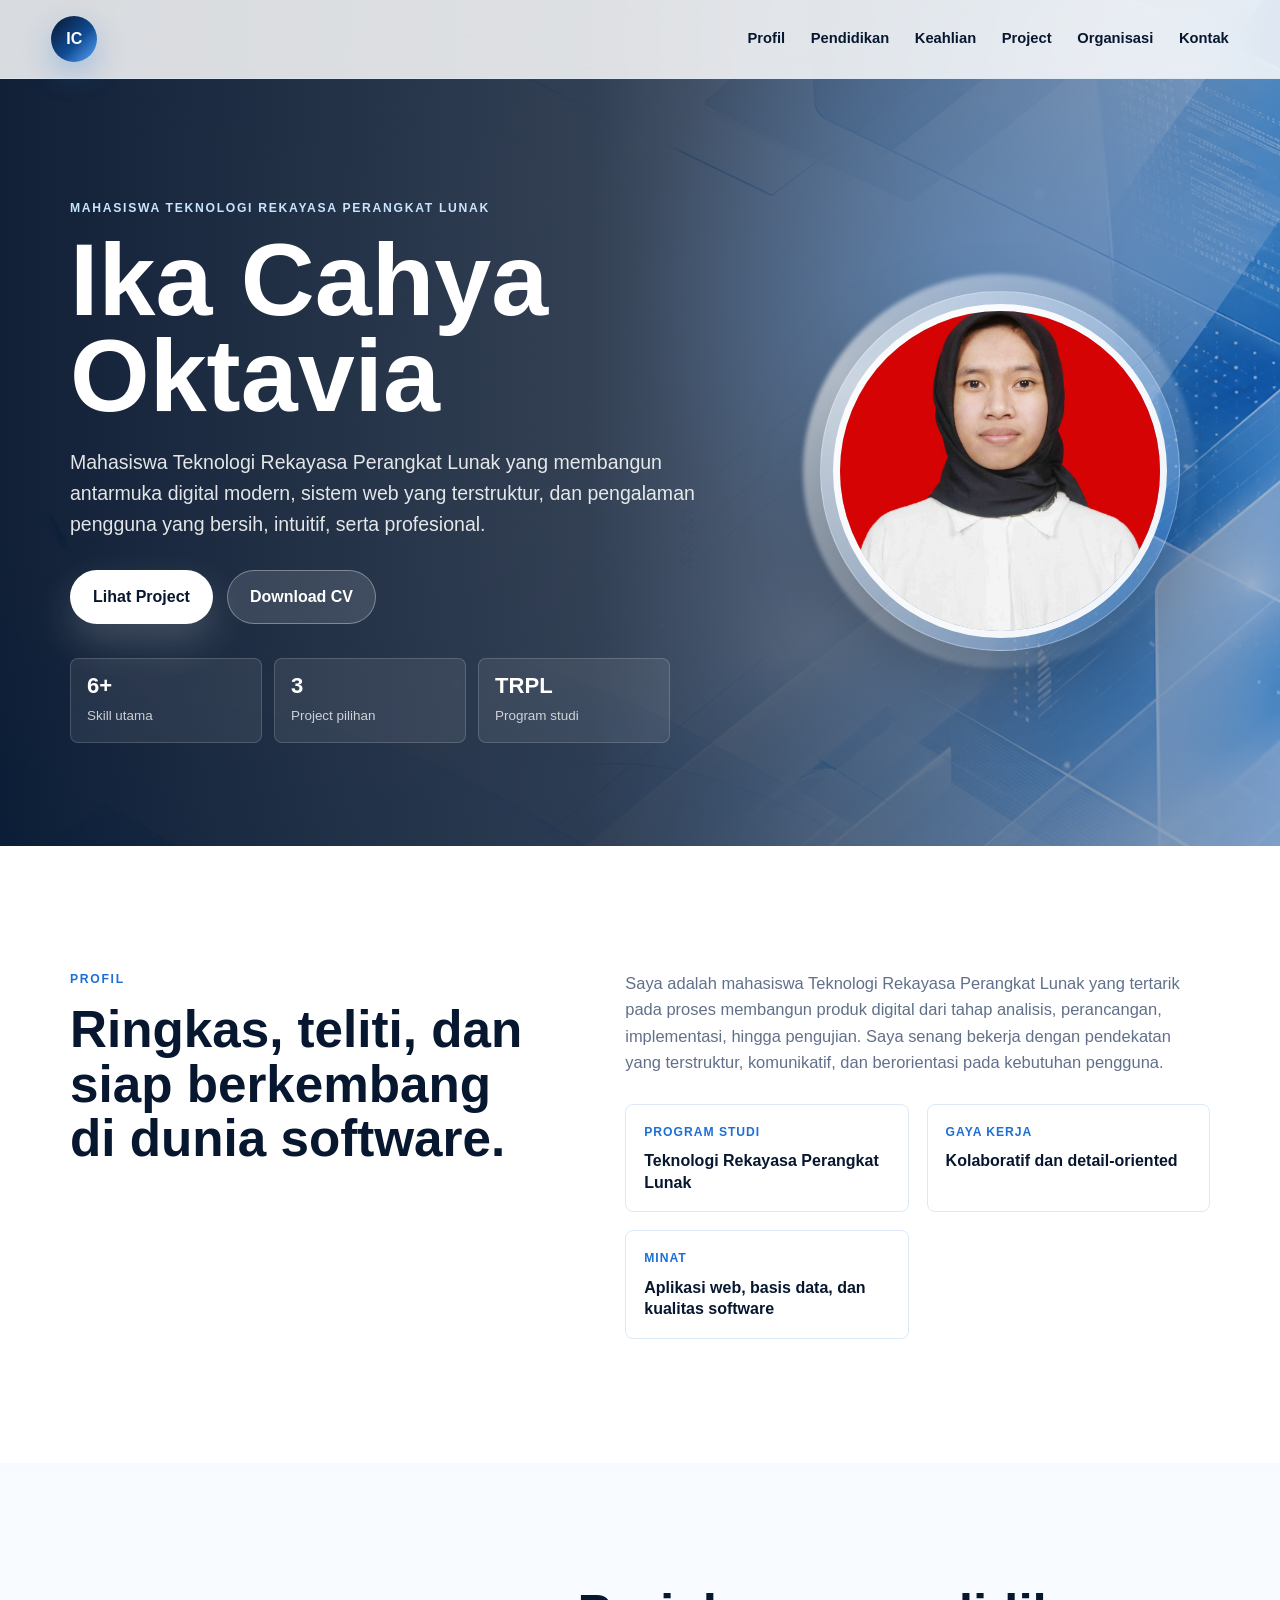
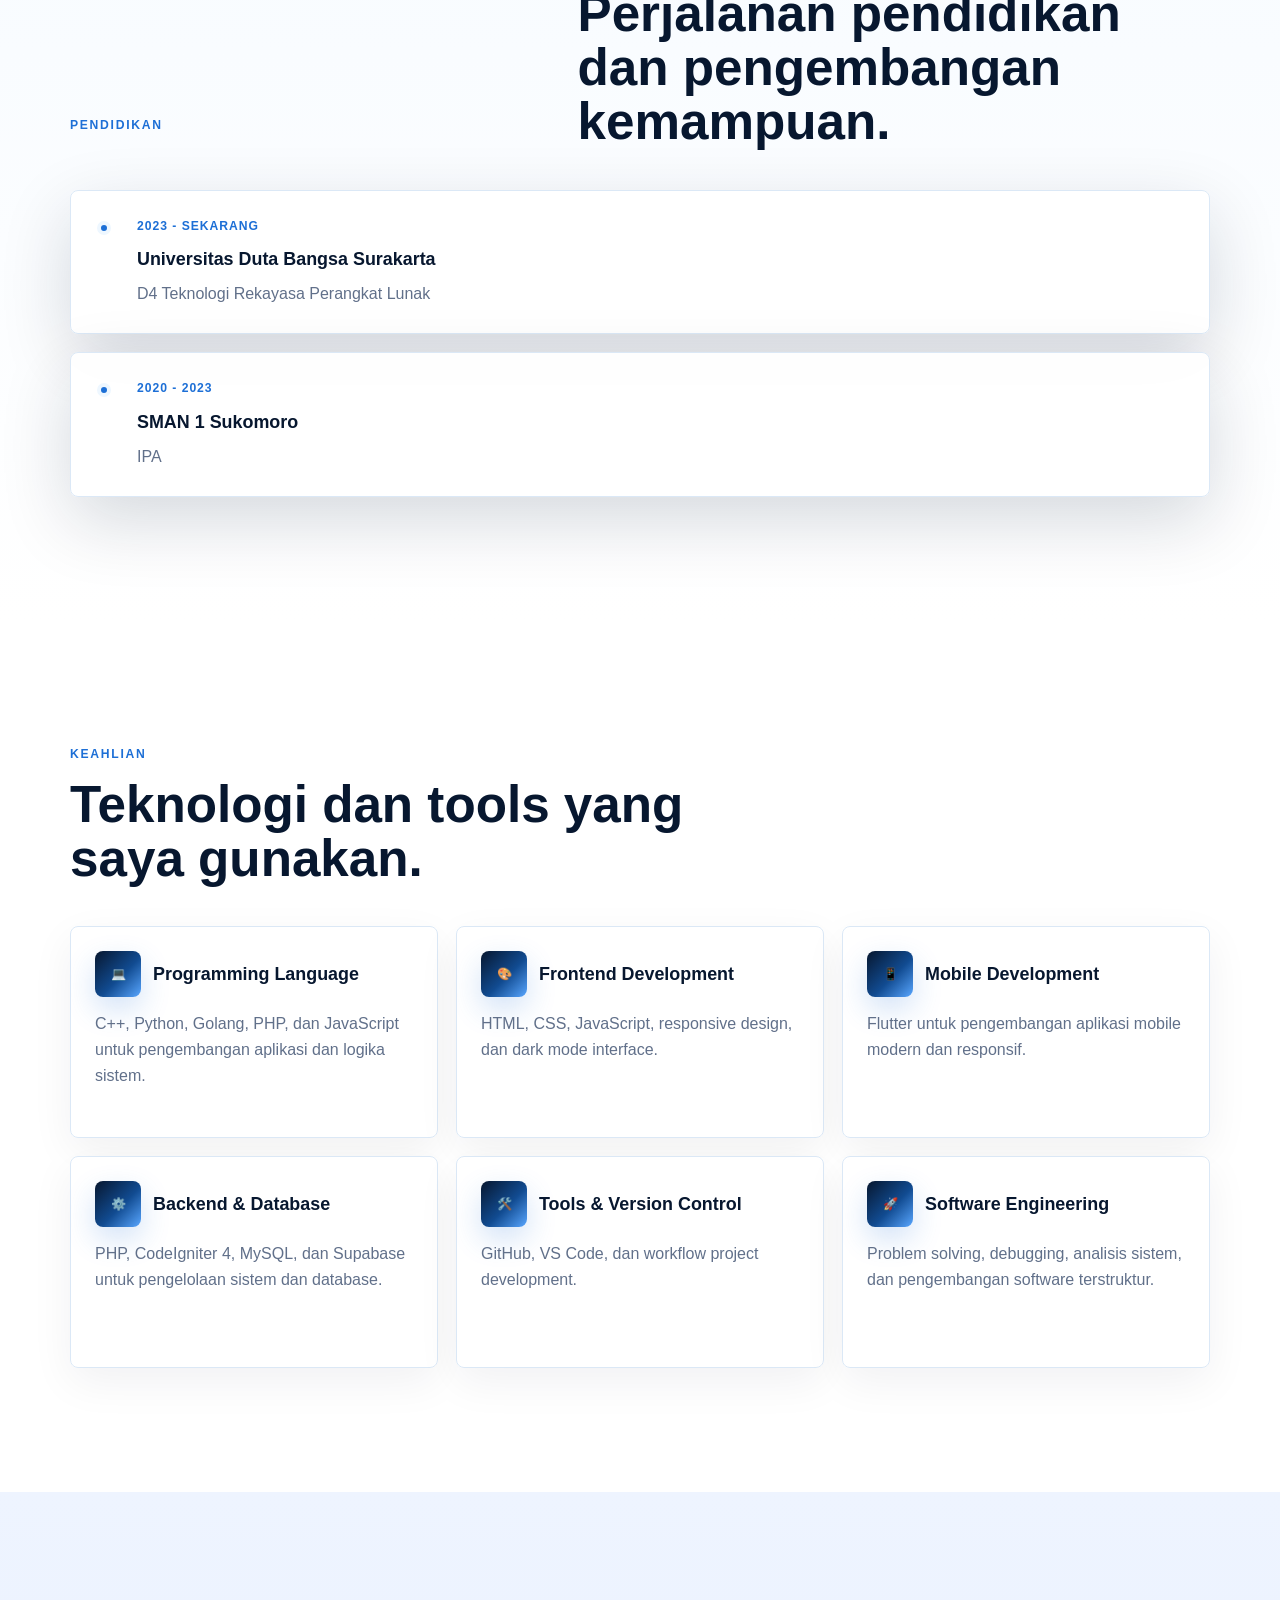
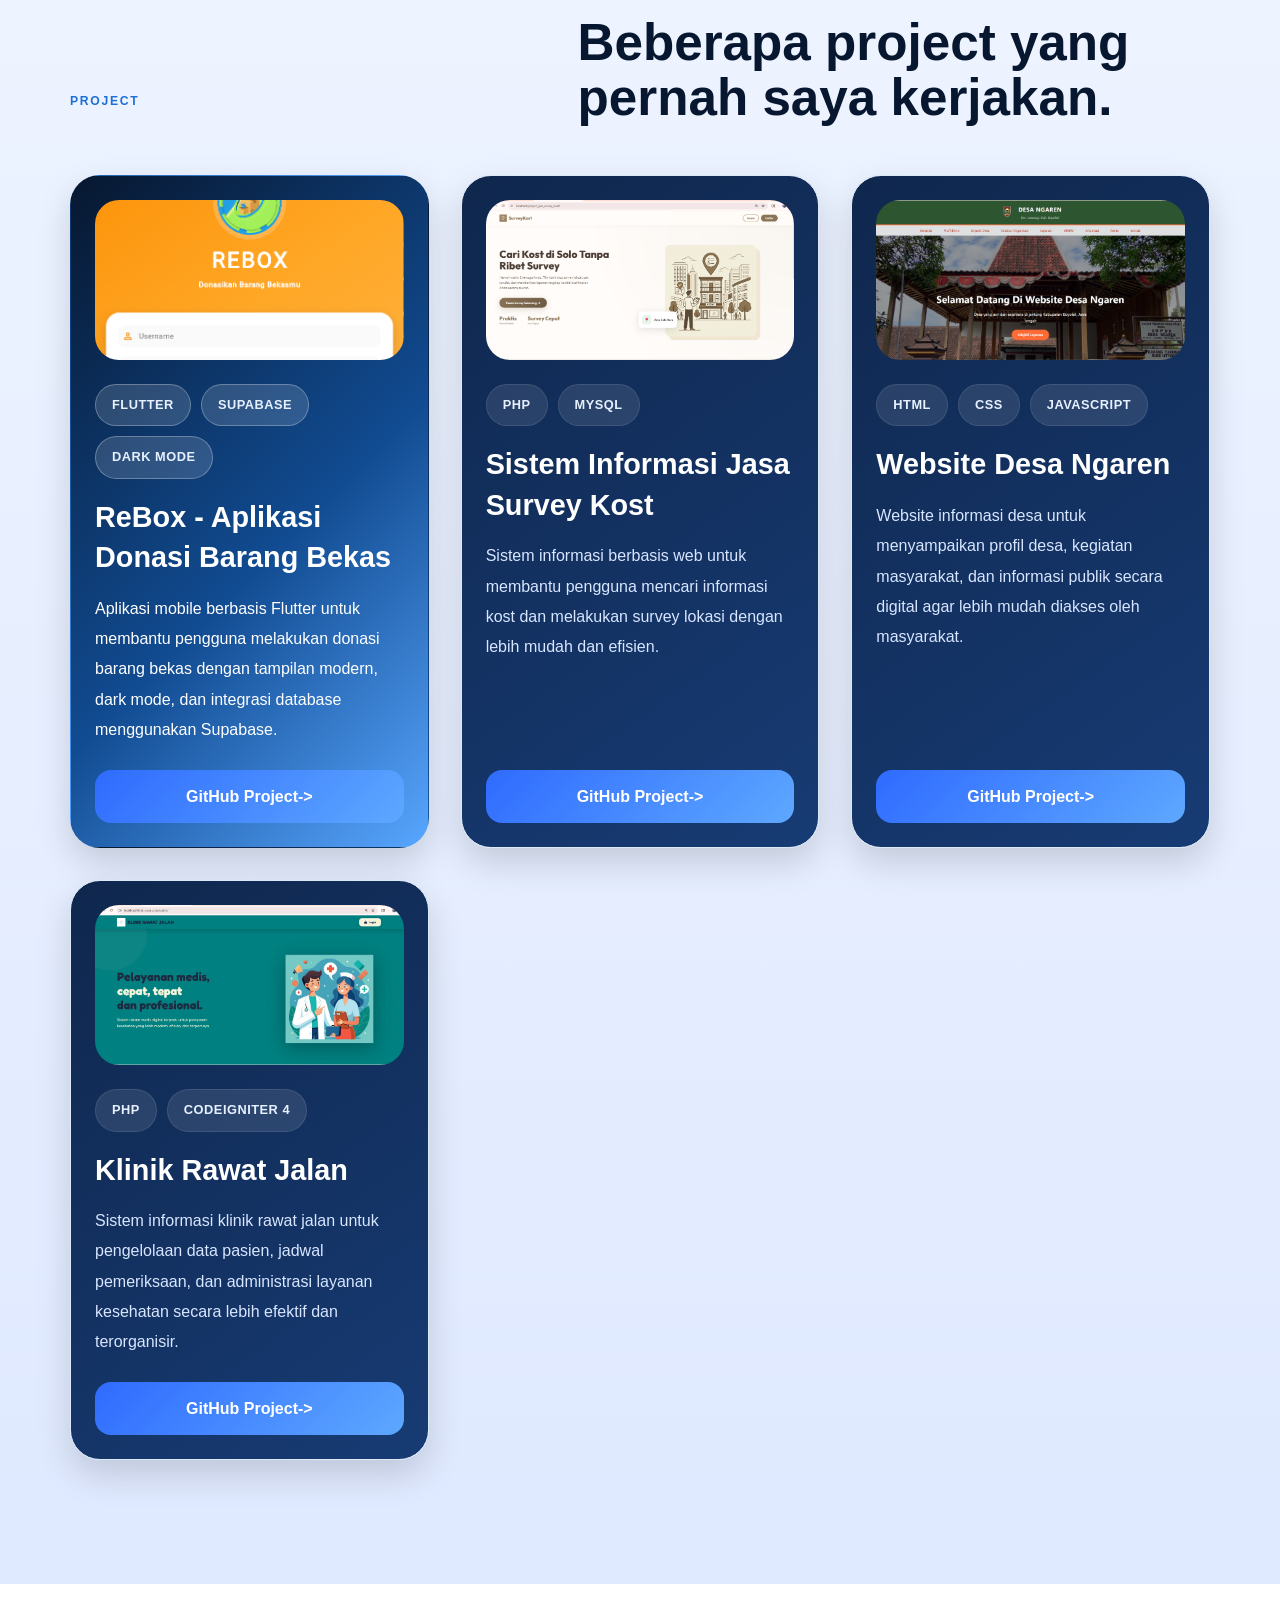
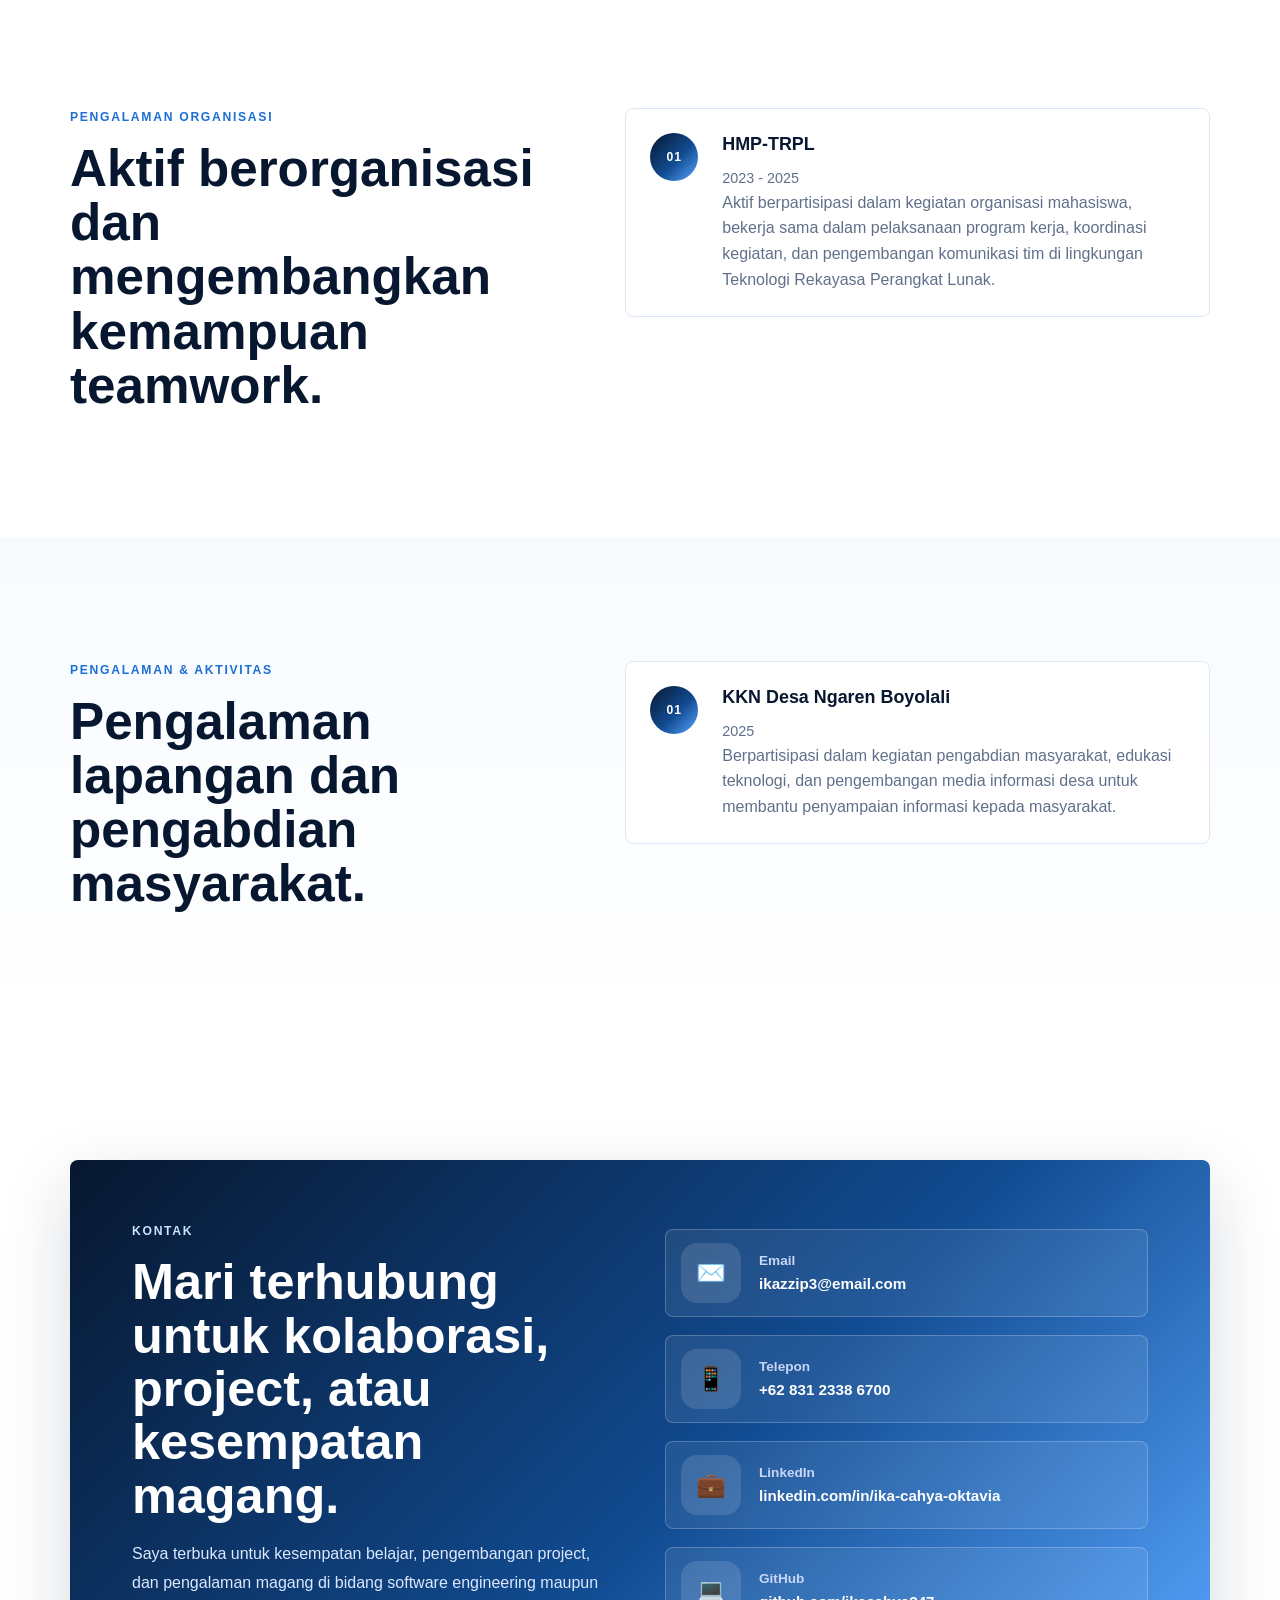
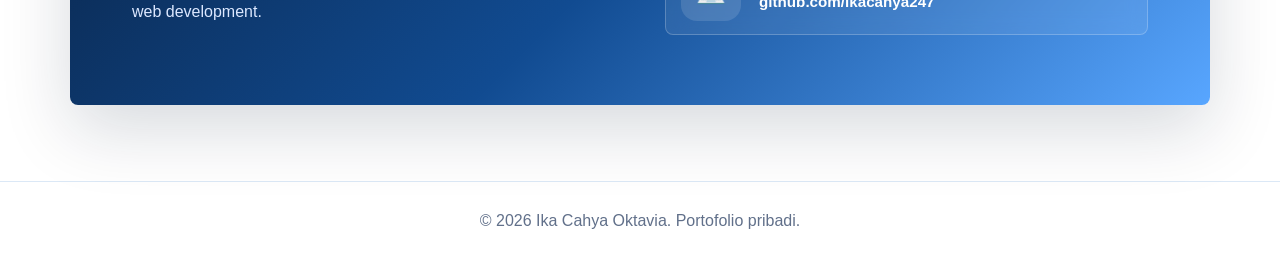
==== commit cdabd595: "pendidikan" ====
--- a/index.html
+++ b/index.html
@@ -102,7 +102,7 @@
         </div>
       </section>
 
-      <section class="section muted reveal" id="pendidikan">
+     <section class="section muted reveal" id="pendidikan">
 
   <div class="container">
 
@@ -134,6 +134,11 @@
           <h3>
             Universitas Duta Bangsa Surakarta
           </h3>
+
+          <p>
+             D4 Teknologi Rekayasa Perangkat Lunak
+          </p>
+
         </div>
 
       </article>
@@ -152,6 +157,11 @@
           <h3>
             SMAN 1 Sukomoro
           </h3>
+
+          <p>
+            IPA
+          </p>
+
         </div>
 
       </article>
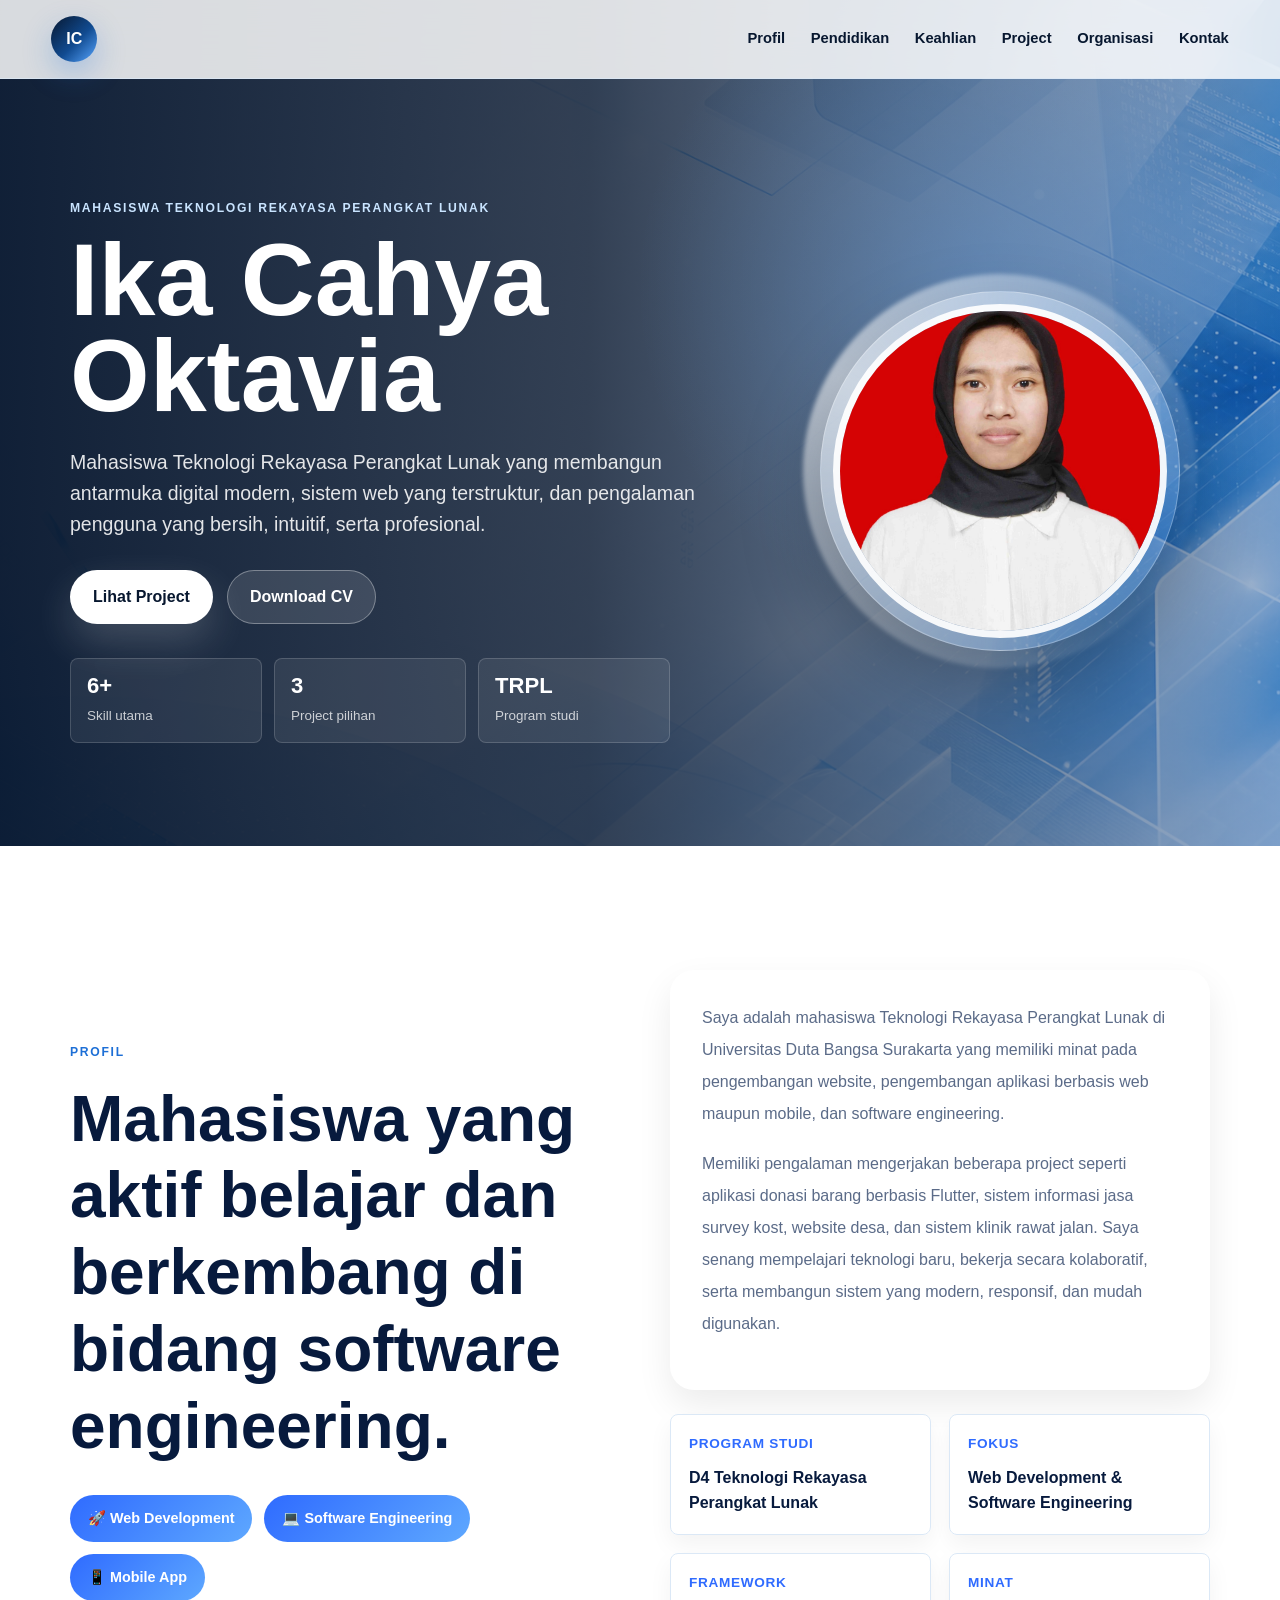
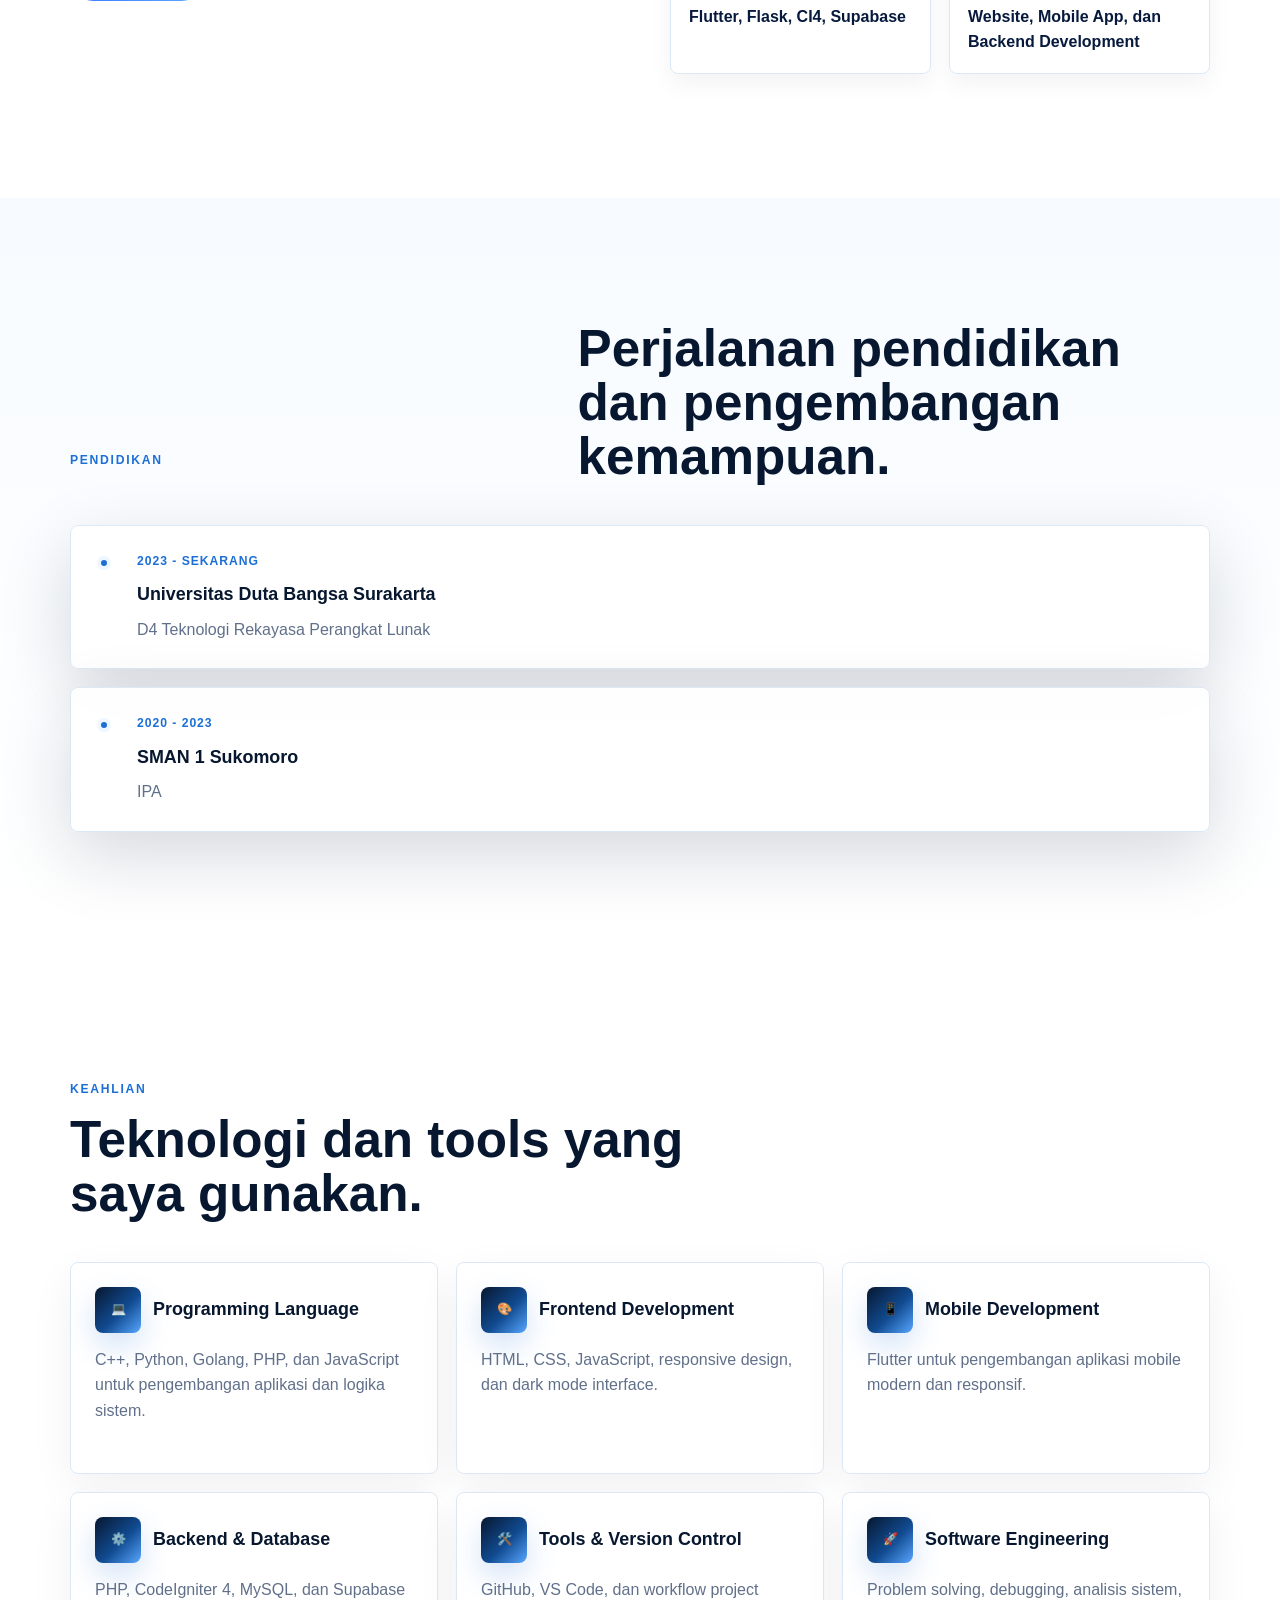
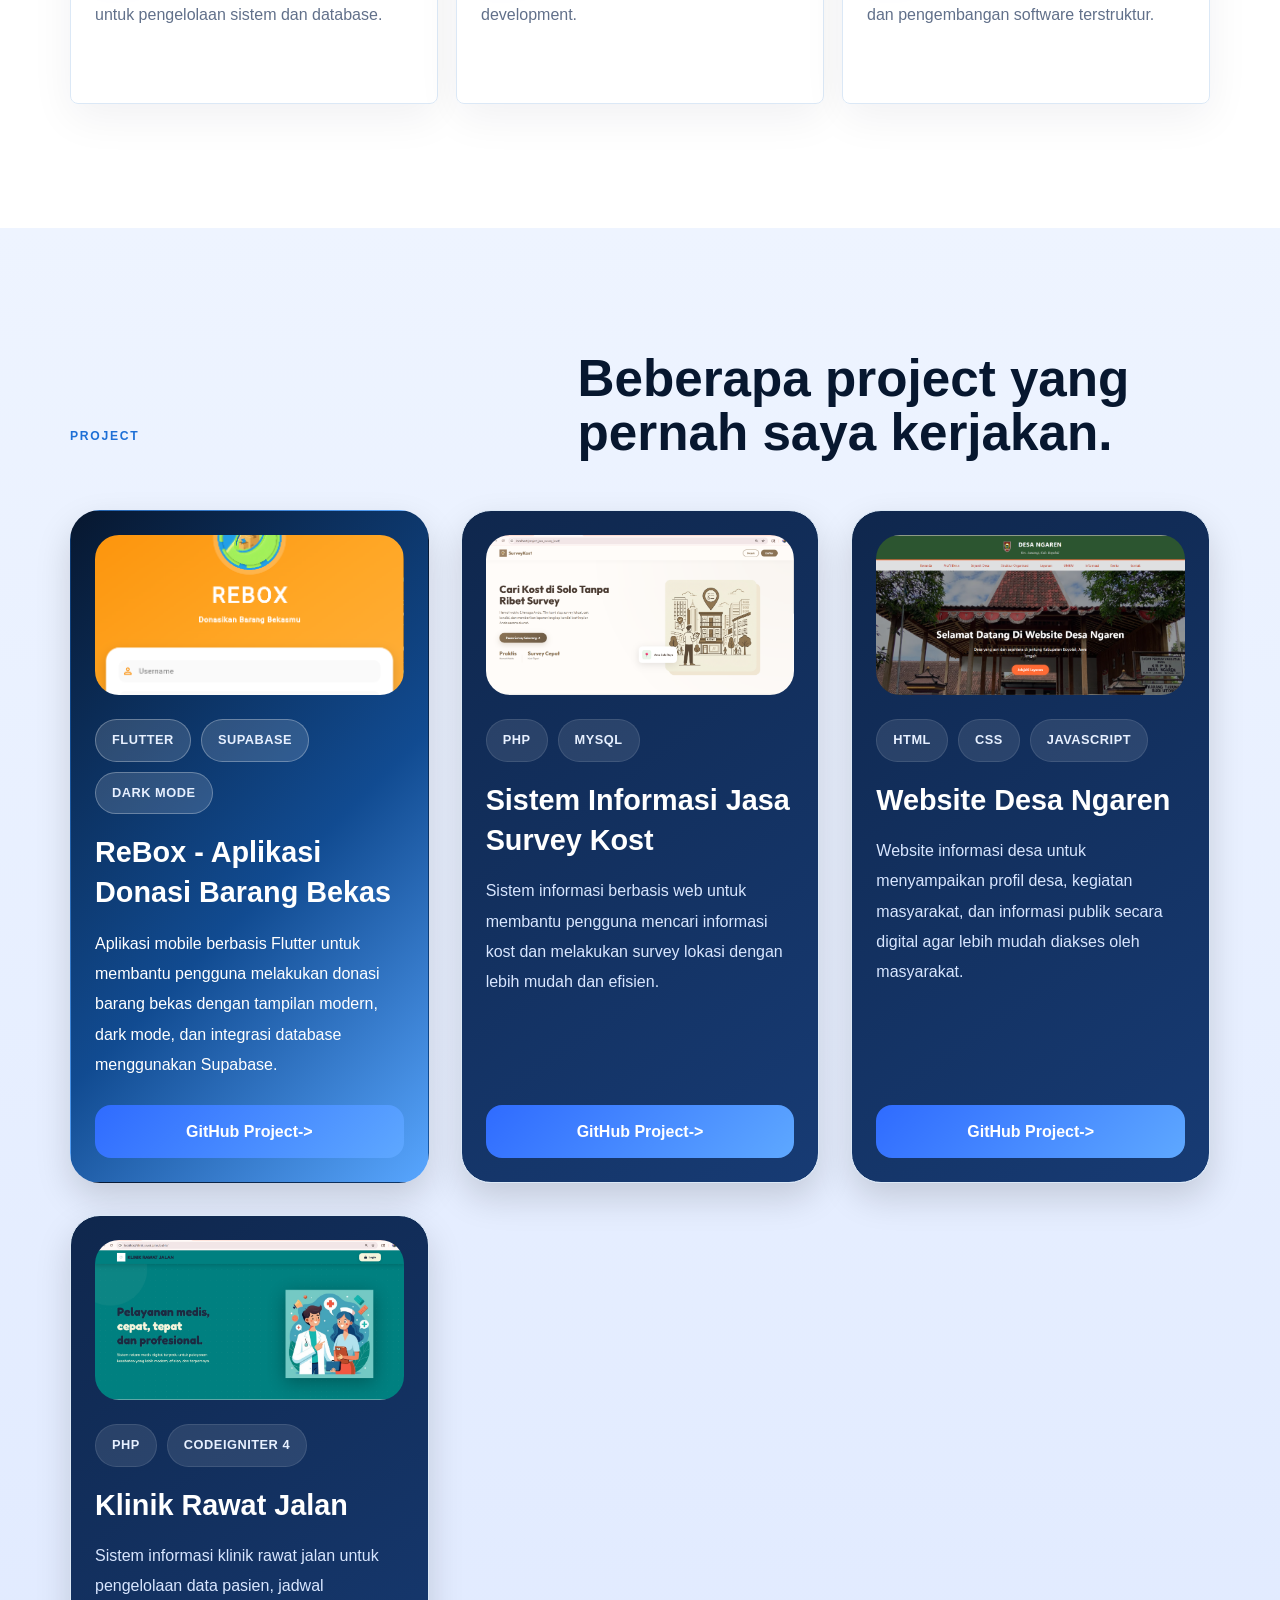
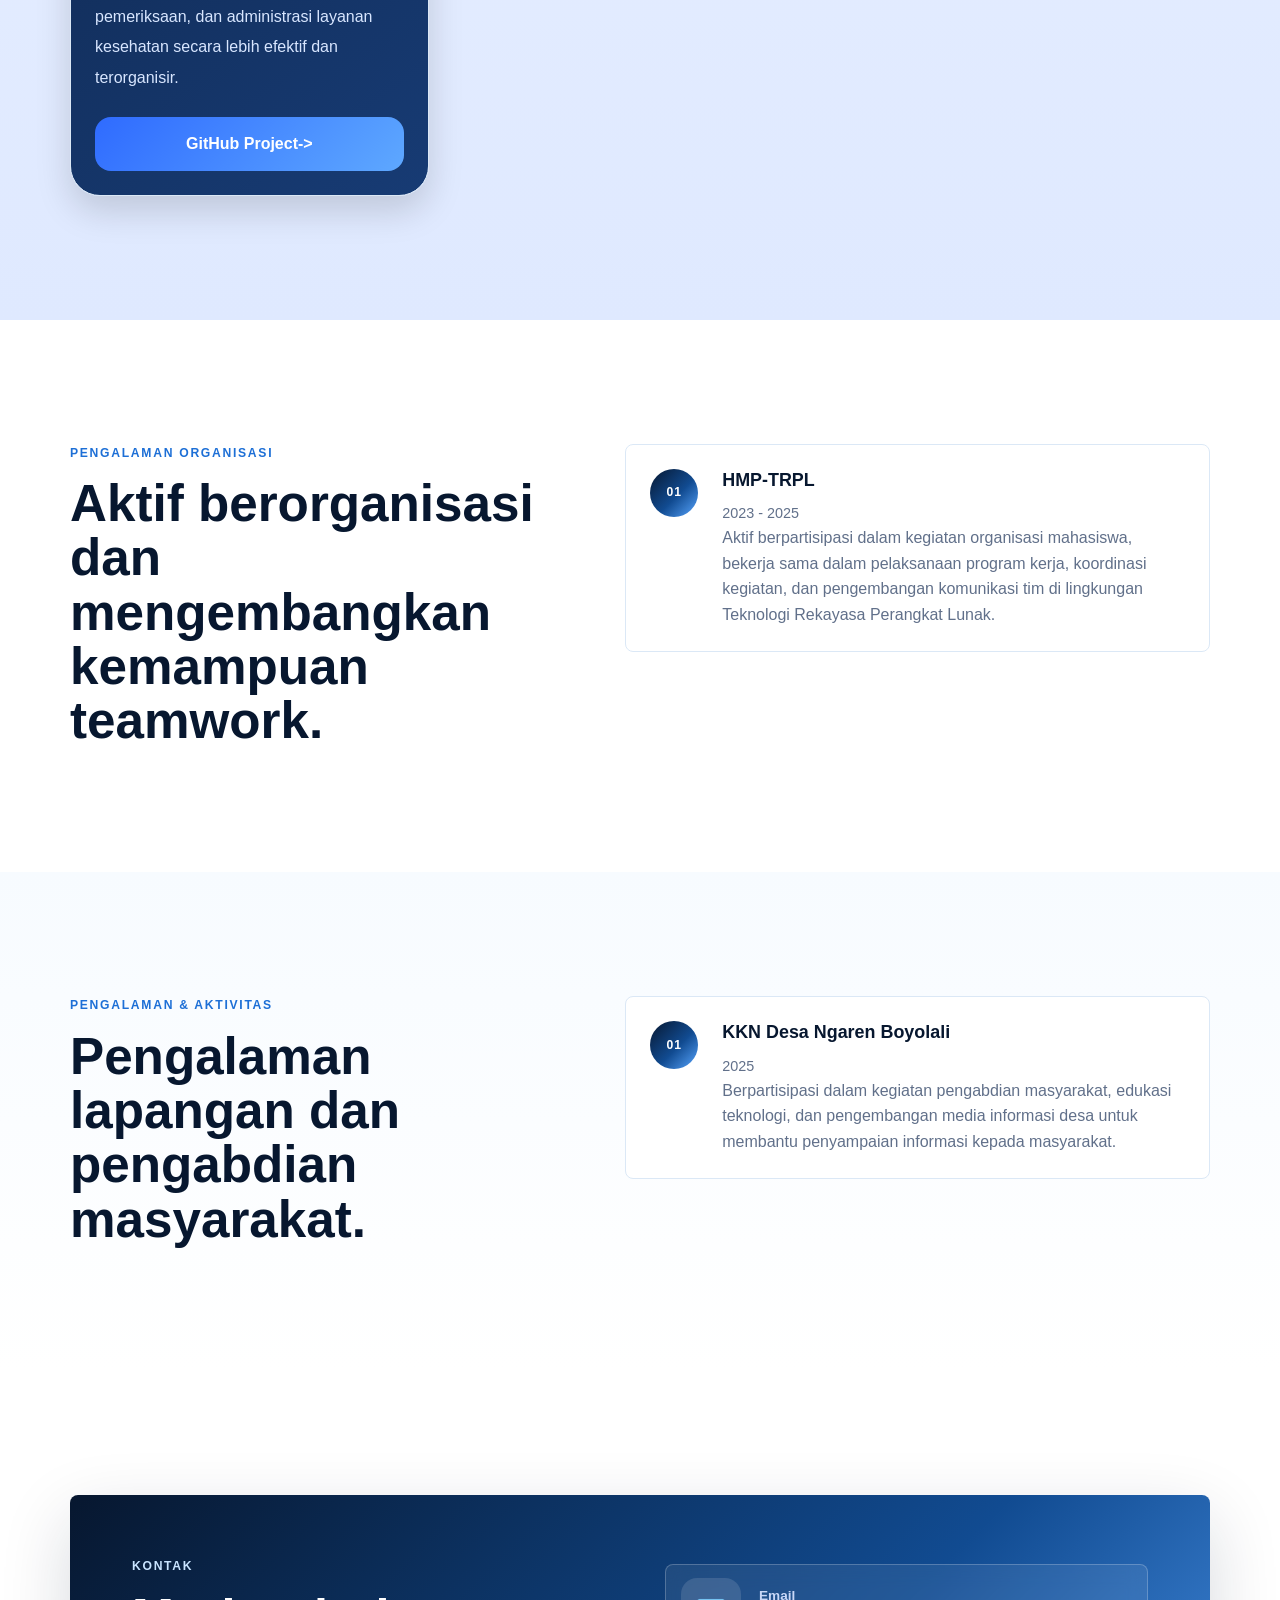
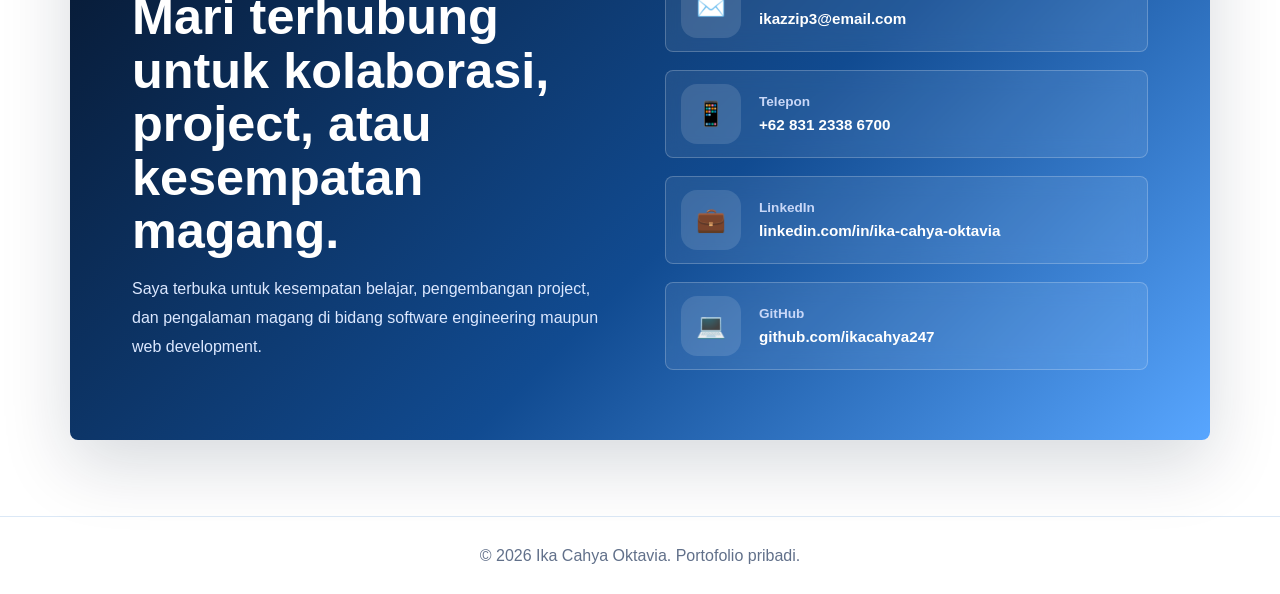
==== commit 3609a12f: "profil" ====
--- a/index.html
+++ b/index.html
@@ -71,36 +71,129 @@
       </section>
 
       <section class="section profile-section reveal" id="profil">
-        <div class="container split">
-          <div>
-            <p class="section-kicker">Profil</p>
-            <h2>Ringkas, teliti, dan siap berkembang di dunia software.</h2>
-          </div>
-          <div class="profile-copy">
-            <p>
-              Saya adalah mahasiswa Teknologi Rekayasa Perangkat Lunak yang
-              tertarik pada proses membangun produk digital dari tahap analisis,
-              perancangan, implementasi, hingga pengujian. Saya senang bekerja
-              dengan pendekatan yang terstruktur, komunikatif, dan berorientasi
-              pada kebutuhan pengguna.
-            </p>
-            <div class="info-grid">
-              <div>
-                <span>Program Studi</span>
-                <strong>Teknologi Rekayasa Perangkat Lunak</strong>
-              </div>
-              <div>
-                <span>Gaya Kerja</span>
-                <strong>Kolaboratif dan detail-oriented</strong>
-              </div>
-              <div>
-                <span>Minat</span>
-                <strong>Aplikasi web, basis data, dan kualitas software</strong>
-              </div>
-            </div>
-          </div>
-        </div>
-      </section>
+
+  <div class="container profile-layout">
+
+    <!-- LEFT -->
+    <div class="profile-title">
+
+      <p class="section-kicker">
+        Profil
+      </p>
+
+      <h2>
+        Mahasiswa yang aktif belajar
+        dan berkembang di bidang
+        software engineering.
+      </h2>
+
+      <div class="profile-badge">
+
+        <span>
+          🚀 Web Development
+        </span>
+
+        <span>
+          💻 Software Engineering
+        </span>
+
+        <span>
+          📱 Mobile App
+        </span>
+
+      </div>
+
+    </div>
+
+    <!-- RIGHT -->
+    <div class="profile-content">
+
+      <div class="profile-card">
+
+        <p>
+          Saya adalah mahasiswa Teknologi Rekayasa Perangkat Lunak
+          di Universitas Duta Bangsa Surakarta
+          yang memiliki minat pada pengembangan website,
+          pengembangan aplikasi berbasis web maupun mobile,
+          dan software engineering.
+        </p>
+
+        <p>
+          Memiliki pengalaman mengerjakan beberapa project
+          seperti aplikasi donasi barang berbasis Flutter,
+          sistem informasi jasa survey kost,
+          website desa,
+          dan sistem klinik rawat jalan.
+          Saya senang mempelajari teknologi baru,
+          bekerja secara kolaboratif,
+          serta membangun sistem yang modern,
+          responsif,
+          dan mudah digunakan.
+        </p>
+
+      </div>
+
+      <div class="info-grid">
+
+        <!-- CARD 1 -->
+        <div class="info-card">
+
+          <span>
+            Program Studi
+          </span>
+
+          <strong>
+             D4 Teknologi Rekayasa Perangkat Lunak
+          </strong>
+
+        </div>
+
+        <!-- CARD 2 -->
+        <div class="info-card">
+
+          <span>
+            Fokus
+          </span>
+
+          <strong>
+            Web Development & Software Engineering
+          </strong>
+
+        </div>
+
+        <!-- CARD 3 -->
+        <div class="info-card">
+
+          <span>
+            Framework
+          </span>
+
+          <strong>
+            Flutter, Flask, CI4, Supabase
+          </strong>
+
+        </div>
+
+        <!-- CARD 4 -->
+        <div class="info-card">
+
+          <span>
+            Minat
+          </span>
+
+          <strong>
+            Website, Mobile App, dan Backend Development
+          </strong>
+
+        </div>
+
+      </div>
+
+    </div>
+
+  </div>
+
+</section>
 
      <section class="section muted reveal" id="pendidikan">
 
--- a/styles.css
+++ b/styles.css
@@ -1118,4 +1118,167 @@
       #dfe9ff
     );
 
+}
+
+/* =========================
+   PROFILE SECTION
+========================= */
+
+.profile-layout{
+
+  display:grid;
+
+  grid-template-columns:1fr 1fr;
+
+  gap:60px;
+
+  align-items:center;
+
+}
+
+/* TITLE */
+
+.profile-title h2{
+
+  font-size:4rem;
+
+  line-height:1.2;
+
+  color:#071a3d;
+
+  margin-top:18px;
+
+}
+
+/* BADGE */
+
+.profile-badge{
+
+  display:flex;
+
+  flex-wrap:wrap;
+
+  gap:12px;
+
+  margin-top:30px;
+
+}
+
+.profile-badge span{
+
+  background:
+    linear-gradient(
+      135deg,
+      #2f6bff,
+      #5ea8ff
+    );
+
+  color:white;
+
+  padding:12px 18px;
+
+  border-radius:999px;
+
+  font-size:0.9rem;
+
+  font-weight:600;
+
+}
+
+/* PROFILE CARD */
+
+.profile-card{
+
+  background:white;
+
+  padding:32px;
+
+  border-radius:24px;
+
+  box-shadow:
+    0 15px 35px rgba(0,0,0,0.08);
+
+  margin-bottom:24px;
+
+}
+
+.profile-card p{
+
+  color:#5b6b88;
+
+  line-height:2;
+
+  margin-bottom:18px;
+
+}
+
+/* INFO GRID */
+
+.info-grid{
+
+  display:grid;
+
+  grid-template-columns:1fr 1fr;
+
+  gap:18px;
+
+}
+
+/* INFO CARD */
+
+.info-card{
+
+  background:white;
+
+  padding:24px;
+
+  border-radius:20px;
+
+  box-shadow:
+    0 10px 25px rgba(0,0,0,0.05);
+
+}
+
+.info-card span{
+
+  display:block;
+
+  color:#2f6bff;
+
+  font-size:0.85rem;
+
+  font-weight:700;
+
+  margin-bottom:10px;
+
+  text-transform:uppercase;
+
+  letter-spacing:0.05em;
+
+}
+
+.info-card strong{
+
+  color:#071a3d;
+
+  line-height:1.6;
+
+}
+
+/* RESPONSIVE */
+
+@media(max-width:900px){
+
+  .profile-layout{
+
+    grid-template-columns:1fr;
+
+  }
+
+  .profile-title h2{
+
+    font-size:2.8rem;
+
+  }
+
 }
